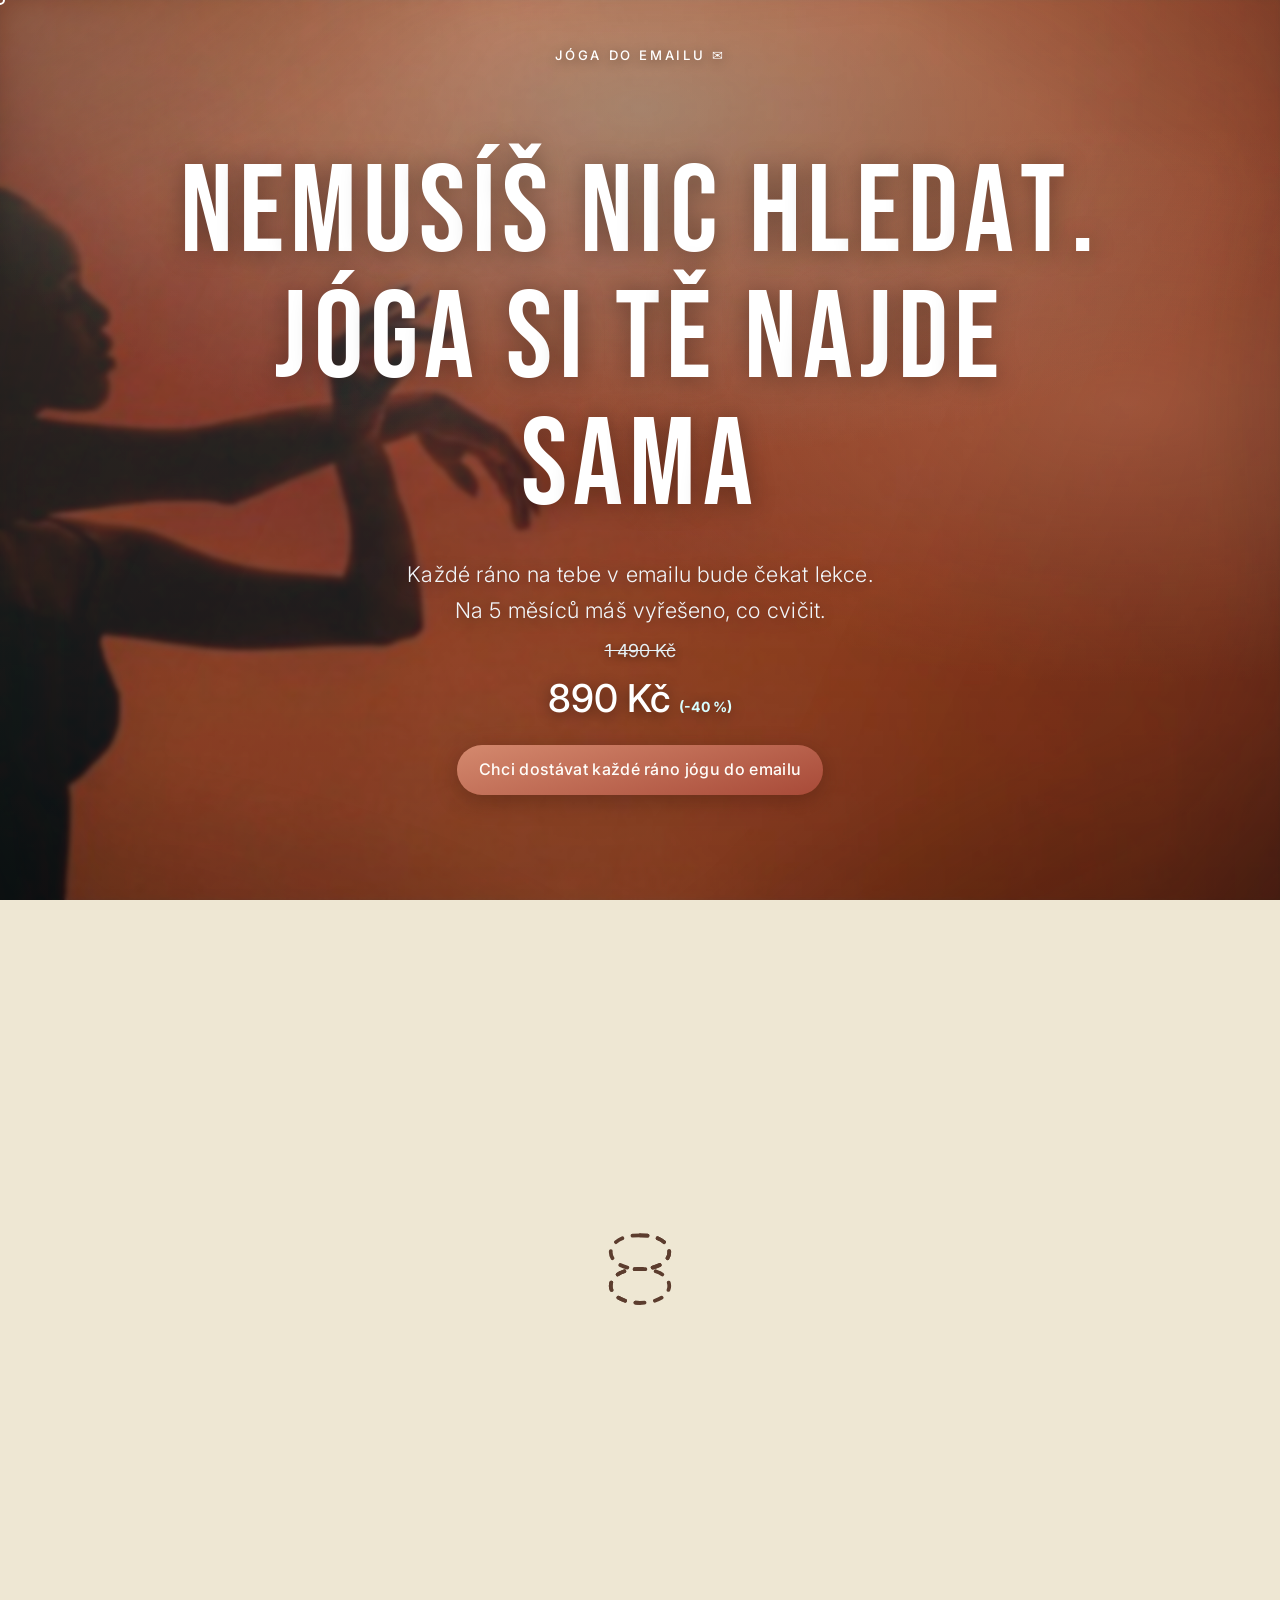
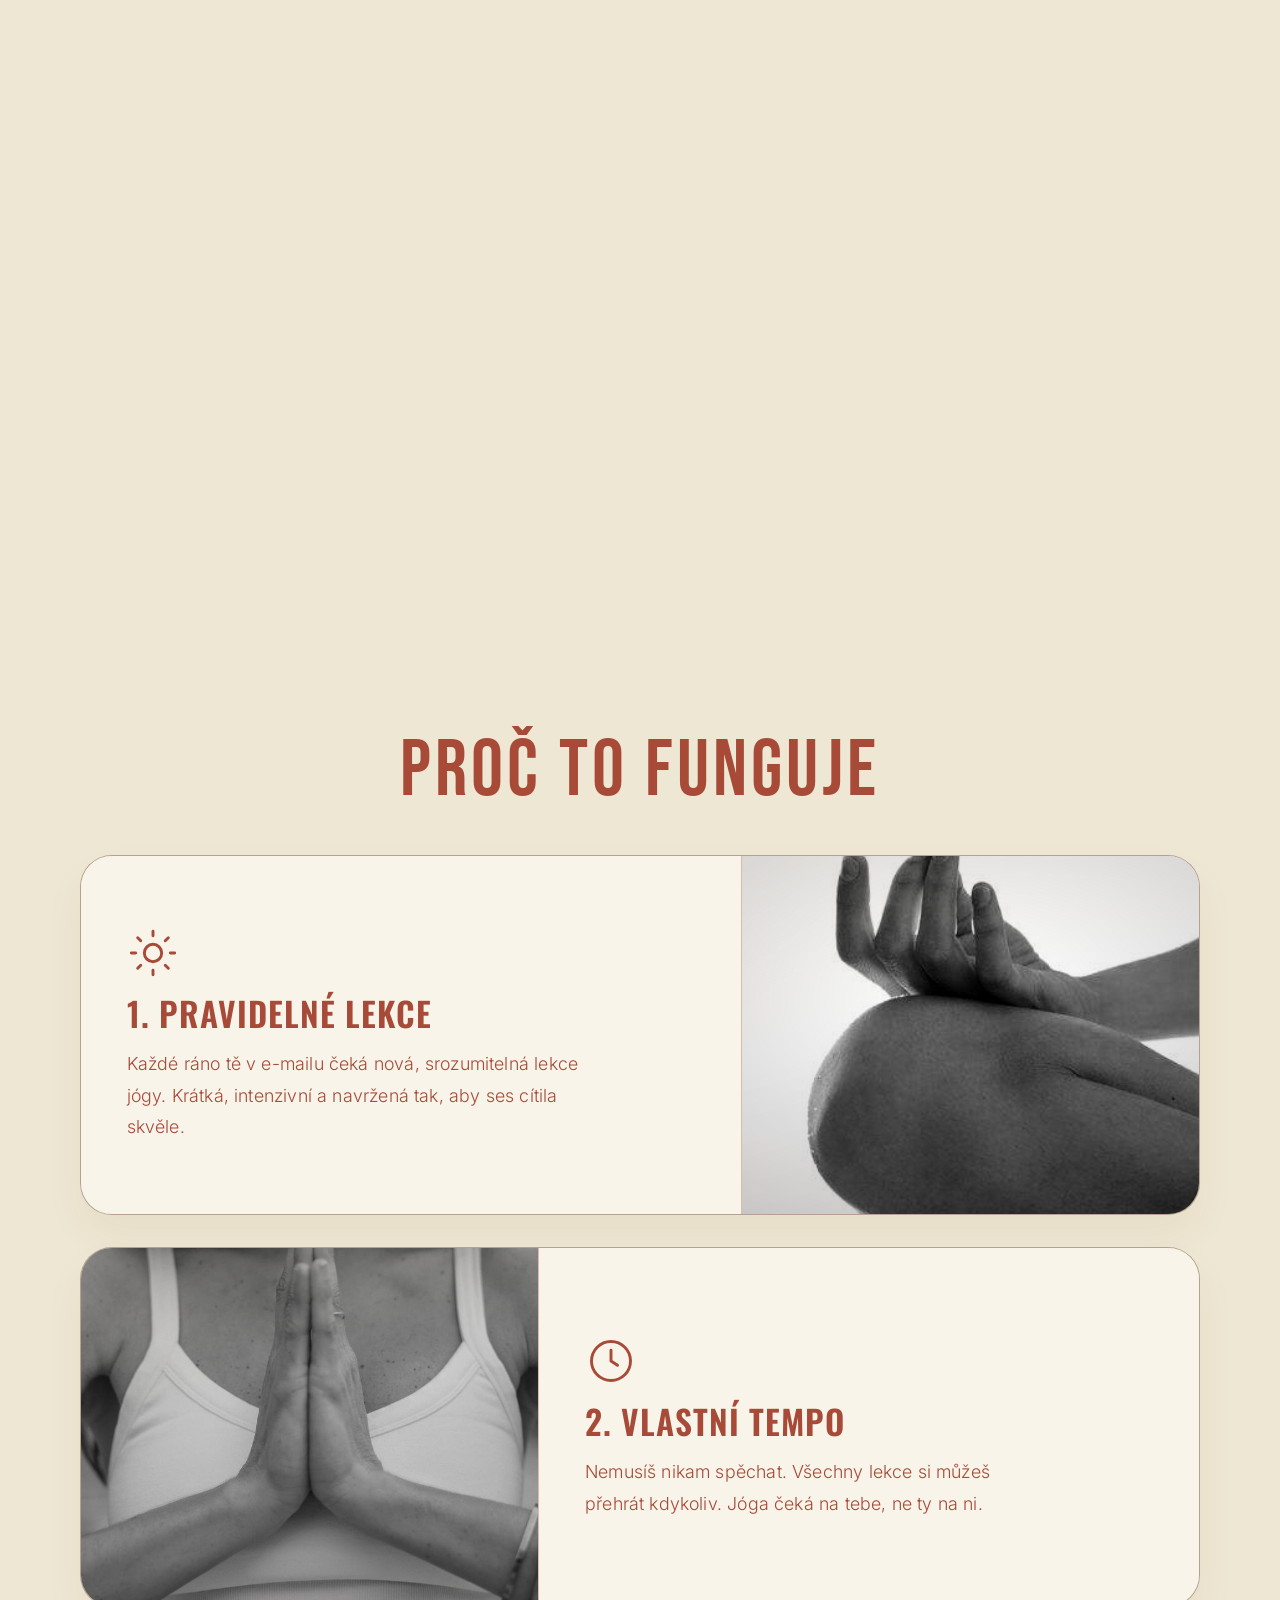
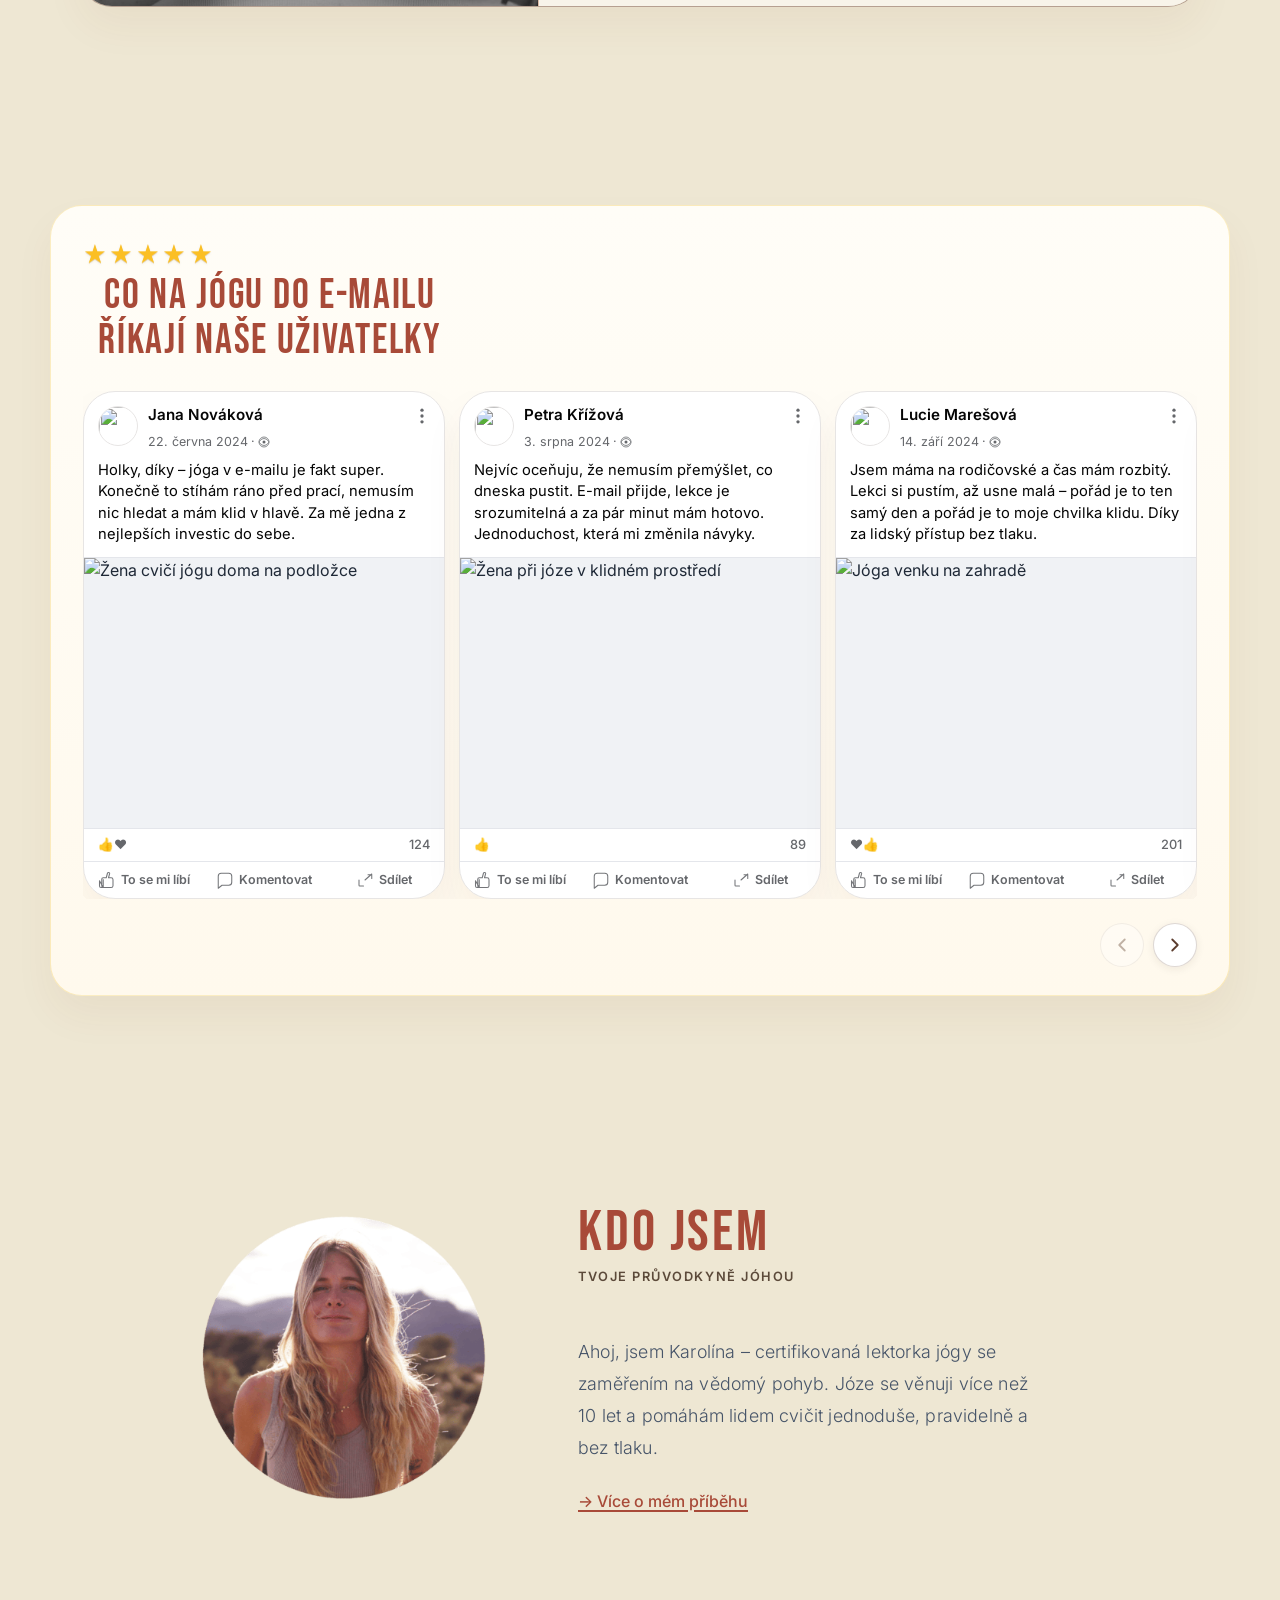
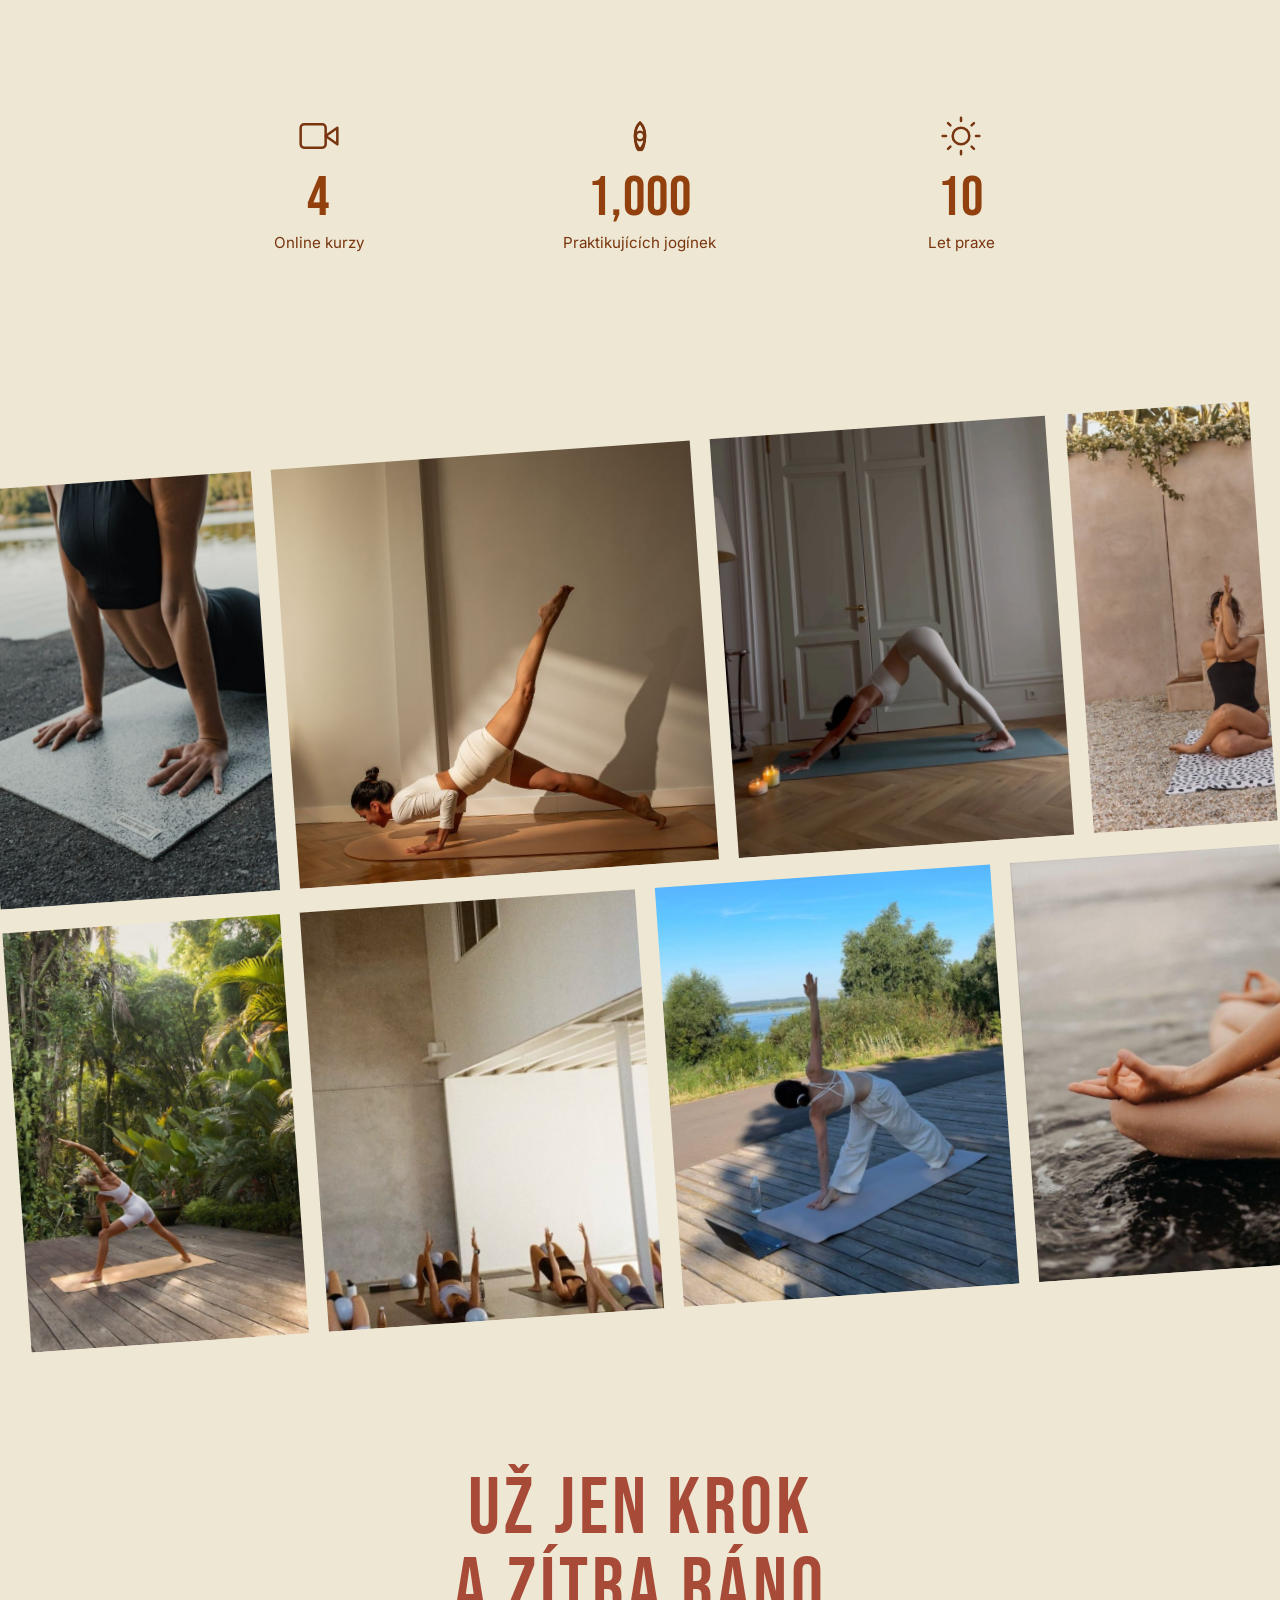
==== index.html @ 96487fc8 "Initial landing page Made-with: Cursor" ====
<!doctype html>
<html lang="cs">
  <head>
    <meta charset="UTF-8" />
    <meta name="viewport" content="width=device-width, initial-scale=1.0" />
    <title>Jóga do e-mailu | Každé ráno nová lekce</title>
    <meta
      name="description"
      content="Každé ráno nová lekce jógy přímo do e-mailu. Jednoduše, pravidelně a bez rozhodování."
    />
    <link rel="preconnect" href="https://fonts.googleapis.com" />
    <link rel="preconnect" href="https://fonts.gstatic.com" crossorigin />
    <link
      href="https://fonts.googleapis.com/css2?family=Bebas+Neue&family=Barlow+Condensed:wght@600&family=Inter:wght@300;400;500&family=Oswald:wght@500;600;700&display=swap"
      rel="stylesheet"
    />
    <link rel="stylesheet" href="styles.css?v=20260331-1" />
    <script>
      document.documentElement.classList.add("how-flow-js", "reveal-js");
    </script>
    <noscript>
      <style>
        html.how-flow-js .how-flow-card,
        html.reveal-js .reveal-section {
          opacity: 1 !important;
          transform: none !important;
        }
      </style>
    </noscript>
  </head>
  <body>
    <div class="custom-cursor" id="customCursor" aria-hidden="true">
      <span class="custom-cursor__circle"></span>
      <span class="custom-cursor__magnifier">
        <svg width="14" height="14" viewBox="0 0 24 24" fill="none" stroke="currentColor" stroke-width="2" stroke-linecap="round" stroke-linejoin="round">
          <circle cx="11" cy="11" r="8"/>
          <path d="m21 21-4.35-4.35"/>
        </svg>
      </span>
    </div>
    <main>
      <section class="dream-hero" id="objednat">
        <div class="hero-shadows" aria-hidden="true"></div>
        <div class="overlay"></div>
        <div class="brand brand--hero-top">JÓGA DO EMAILU <span aria-hidden="true">✉</span></div>
        <div class="container dream-content">
          <h1>
            <span class="h1-line">NEMUSÍŠ NIC HLEDAT.</span>
            <span class="h1-line">JÓGA SI TĚ NAJDE</span>
            <span class="h1-line">SAMA</span>
          </h1>

          <p class="subtitle">Každé ráno na tebe v emailu bude čekat lekce.</p>
          <p class="subtitle">Na 5 měsíců máš vyřešeno, co cvičit.</p>

          <div class="price-block">
            <p class="old-price">1 490 Kč</p>
            <p class="new-price">890 Kč <span class="discount">(-40 %)</span></p>
          </div>

          <a class="btn btn-primary btn-hero-cta premium-button" href="#"><span class="btn-hero-cta__text">Chci dostávat každé ráno jógu do emailu</span></a>
        </div>
      </section>

      <section class="section how-section reveal-section" id="howSection">
        <div class="container how-wrap">
          <div class="how-section__sticky">
            <p class="how-logo">Jóga do emailu</p>
            <div class="how-section__title-row">
              <div
                class="how-section__progress"
                id="howProgressTrack"
                role="progressbar"
                aria-valuemin="0"
                aria-valuemax="100"
                aria-valuenow="0"
                aria-labelledby="howHeading"
              >
                <div class="how-section__progress-fill" id="howProgressFill"></div>
              </div>
              <h2 id="howHeading">Jak to funguje</h2>
            </div>
          </div>
          <div class="how-flow" id="howFlow">
            <div class="how-flow-connector how-flow-connector--intro" aria-hidden="true">
              <svg viewBox="0 0 120 96" fill="none" xmlns="http://www.w3.org/2000/svg">
                <path
                  class="how-flow-connector__path"
                  d="M60 4 C60 28 60 52 60 92"
                />
              </svg>
            </div>
            <article class="how-flow-card" data-how-index="0">
              <div class="how-flow-card__inner">
                <div class="flow-icon flow-icon--how-0" aria-hidden="true">
                  <svg viewBox="0 0 24 24" fill="none" role="img">
                    <rect x="4.8" y="2.4" width="9.4" height="18.8" rx="2"></rect>
                    <path d="M8 5.2h3"></path>
                    <circle cx="9.5" cy="18.1" r="0.75"></circle>
                    <rect x="13.6" y="9.1" width="6.2" height="4.8" rx="0.9"></rect>
                    <path d="M13.9 9.5l2.8 2 2.8-2"></path>
                    <path d="M15 15.8l1.1 1.1 2-2"></path>
                  </svg>
                </div>
                <p>
                  Každé ráno máš v e-mailu novou lekci jógy. Krátkou, srozumitelnou a
                  tak akorát dlouhou, aby ses rozhýbala a cítila se líp.
                </p>
              </div>
            </article>
            <div class="how-flow-connector" data-how-connector="0" aria-hidden="true">
              <svg viewBox="0 0 120 96" fill="none" xmlns="http://www.w3.org/2000/svg">
                <path
                  class="how-flow-connector__path"
                  d="M60 3 C112 3 112 48 60 48 C8 48 8 93 60 93"
                />
              </svg>
            </div>
            <article class="how-flow-card" data-how-index="1">
              <div class="how-flow-card__inner">
                <div class="flow-icon flow-icon--how-1" aria-hidden="true">
                  <svg viewBox="0 0 24 24" fill="none" role="img">
                    <rect x="3.5" y="6.1" width="10.8" height="8.1" rx="1.2"></rect>
                    <path d="M4.1 6.7l4.8 3.5 4.8-3.5"></path>
                    <circle cx="17.6" cy="13.7" r="3.9"></circle>
                    <path d="M17.6 11.8v2.1l1.4 1"></path>
                  </svg>
                </div>
                <p>
                  První lekce ti přijde už zítra v 5:00 ráno. Můžeš si ji pustit hned,
                  nebo kdykoliv během dne - čeká na tebe.
                </p>
              </div>
            </article>
            <div class="how-flow-connector how-flow-connector--flip" data-how-connector="1" aria-hidden="true">
              <svg viewBox="0 0 120 96" fill="none" xmlns="http://www.w3.org/2000/svg">
                <path
                  class="how-flow-connector__path"
                  d="M60 3 C112 3 112 48 60 48 C8 48 8 93 60 93"
                />
              </svg>
            </div>
            <article class="how-flow-card" data-how-index="2">
              <div class="how-flow-card__inner">
                <div class="flow-icon flow-icon--how-2" aria-hidden="true">
                  <svg viewBox="0 0 24 24" fill="none" role="img">
                    <rect x="3.4" y="10.4" width="17.2" height="4.6" rx="2.2"></rect>
                    <circle cx="6.3" cy="12.7" r="0.9"></circle>
                    <path d="M8.6 12.7h9.8"></path>
                    <path d="M4.4 16.8h15.2"></path>
                  </svg>
                </div>
                <p>
                  Nepotřebuješ žádné pomůcky ani zkušenosti. Stačí kousek místa doma a
                  chuť se hýbat.
                </p>
              </div>
            </article>
            <div class="how-flow-connector" data-how-connector="2" aria-hidden="true">
              <svg viewBox="0 0 120 96" fill="none" xmlns="http://www.w3.org/2000/svg">
                <path
                  class="how-flow-connector__path"
                  d="M60 3 C112 3 112 48 60 48 C8 48 8 93 60 93"
                />
              </svg>
            </div>
            <article class="how-flow-card how-flow-card--final" data-how-index="3">
              <div class="how-flow-card__inner">
                <div class="flow-icon flow-icon--how-3" aria-hidden="true">
                  <svg viewBox="0 0 24 24" fill="none" role="img">
                    <rect x="3.5" y="5.2" width="17" height="13.5" rx="2"></rect>
                    <path d="M3.5 9.2h17"></path>
                    <path d="M8 3.8v2.6M16 3.8v2.6"></path>
                    <path d="M8 12.5h3.4"></path>
                  </svg>
                </div>
                <p>
                  Zaplatíš jednou 890 Kč a 5 měsíců budeš každé ráno dostávat svou
                  lekci jógy do e-mailu. To je 6 Kč na den za pravidelný pohyb a péči
                  o sebe.
                </p>
                <a class="btn btn-primary btn-flow-cta flow-cta" href="#objednat">Chci jógu do emailu</a>
                <p class="payment-logos" aria-label="Platební metody">
                  <span>VISA</span><span>Mastercard</span><span>Maestro</span>
                </p>
                <p class="how-rating" aria-label="Hodnocení 5 z 5">
                  <span class="how-rating__star" aria-hidden="true">★</span>
                  <span class="how-rating__star" aria-hidden="true">★</span>
                  <span class="how-rating__star" aria-hidden="true">★</span>
                  <span class="how-rating__star" aria-hidden="true">★</span>
                  <span class="how-rating__star" aria-hidden="true">★</span>
                </p>
              </div>
            </article>
          </div>
        </div>
      </section>

      <section class="section alt section--why reveal-section" aria-labelledby="why-heading">
        <div class="container why-steps-wrap">
          <h2 class="why-title" id="why-heading">Proč to funguje</h2>

          <div class="why-steps">
            <!-- Blok 1: text vlevo | fotka vpravo -->
            <article class="why-split">
              <div class="why-split__text">
                <div class="why-icon" aria-hidden="true">
                  <svg viewBox="0 0 24 24" fill="none" xmlns="http://www.w3.org/2000/svg">
                    <circle cx="12" cy="12" r="4" stroke="currentColor" stroke-width="1.35" />
                    <path
                      d="M12 2v2M12 20v2M4.93 4.93l1.42 1.42M17.65 17.65l1.42 1.42M2 12h2M20 12h2M4.93 19.07l1.42-1.42M17.65 6.35l1.42-1.42"
                      stroke="currentColor"
                      stroke-width="1.35"
                      stroke-linecap="round"
                    />
                  </svg>
                </div>
                <h3 class="why-split__heading">1. Pravidelné lekce</h3>
                <p class="why-split__body">
                  Každé ráno tě v e-mailu čeká nová, srozumitelná lekce jógy. Krátká,
                  intenzivní a navržená tak, aby ses cítila skvěle.
                </p>
              </div>
              <figure class="why-split__photo">
                <img
                  src="./assets/why-meditace-ruka-koleno.png"
                  alt="Detail meditace: ruka v mudře na koleni"
                  width="800"
                  height="600"
                  loading="lazy"
                  decoding="async"
                />
              </figure>
            </article>

            <!-- Blok 2: fotka vlevo | text vpravo -->
            <article class="why-split why-split--reverse">
              <figure class="why-split__photo">
                <img
                  src="./assets/why-anjali-mudra.png"
                  alt="Anjali mudra – dlaně u srdce při józe"
                  width="800"
                  height="600"
                  loading="lazy"
                  decoding="async"
                />
              </figure>
              <div class="why-split__text">
                <div class="why-icon" aria-hidden="true">
                  <svg viewBox="0 0 24 24" fill="none" xmlns="http://www.w3.org/2000/svg">
                    <circle cx="12" cy="12" r="9" stroke="currentColor" stroke-width="1.35" />
                    <path
                      d="M12 7v5l3 2"
                      stroke="currentColor"
                      stroke-width="1.35"
                      stroke-linecap="round"
                      stroke-linejoin="round"
                    />
                  </svg>
                </div>
                <h3 class="why-split__heading">2. Vlastní tempo</h3>
                <p class="why-split__body">
                  Nemusíš nikam spěchat. Všechny lekce si můžeš přehrát kdykoliv. Jóga
                  čeká na tebe, ne ty na ni.
                </p>
              </div>
            </article>
          </div>
        </div>
      </section>

      <section class="social-testimonials reveal-section" aria-labelledby="social-testimonials-heading">
        <div class="social-testimonials__outer">
          <div class="social-testimonials__panel">
            <header class="social-testimonials__head">
              <div class="social-testimonials__stars" aria-hidden="true">
                <span class="social-testimonials__star">★</span>
                <span class="social-testimonials__star">★</span>
                <span class="social-testimonials__star">★</span>
                <span class="social-testimonials__star">★</span>
                <span class="social-testimonials__star">★</span>
              </div>
              <h2 class="social-testimonials__title" id="social-testimonials-heading">
                Co na jógu do e-mailu říkají naše uživatelky
              </h2>
            </header>

            <div
              class="social-carousel"
              role="region"
              aria-roledescription="carousel"
              aria-label="Reference od uživatelek"
            >
              <div class="social-carousel__viewport" tabindex="0">
                <div class="social-carousel__track" id="socialCarouselTrack">
                  <!-- Post 1 -->
                  <article class="social-post">
                    <header class="social-post__header">
                      <img
                        class="social-post__avatar"
                        src="https://i.pravatar.cc/128?img=45"
                        alt=""
                        width="40"
                        height="40"
                        loading="lazy"
                        decoding="async"
                      />
                      <div class="social-post__head-text">
                        <div class="social-post__name-row">
                          <span class="social-post__name">Jana Nováková</span>
                          <button type="button" class="social-post__more" aria-label="Více možností">
                            <svg width="20" height="20" viewBox="0 0 24 24" fill="currentColor" aria-hidden="true">
                              <circle cx="12" cy="5" r="2" />
                              <circle cx="12" cy="12" r="2" />
                              <circle cx="12" cy="19" r="2" />
                            </svg>
                          </button>
                        </div>
                        <div class="social-post__meta">
                          <time datetime="2024-06-22">22. června 2024</time>
                          <span class="social-post__dot" aria-hidden="true">·</span>
                          <span class="social-post__visibility" title="Veřejné">
                            <svg width="12" height="12" viewBox="0 0 24 24" fill="none" aria-hidden="true">
                              <circle cx="12" cy="12" r="10" stroke="currentColor" stroke-width="1.5" />
                              <path
                                d="M2 12s4-7 10-7 10 7 10 7-4 7-10 7S2 12 2 12Z"
                                stroke="currentColor"
                                stroke-width="1.5"
                              />
                              <circle cx="12" cy="12" r="3" fill="currentColor" />
                            </svg>
                          </span>
                        </div>
                      </div>
                    </header>
                    <p class="social-post__text">
                      Holky, díky – jóga v e-mailu je fakt super. Konečně to stíhám ráno před prací, nemusím nic
                      hledat a mám klid v hlavě. Za mě jedna z nejlepších investic do sebe.
                    </p>
                    <div class="social-post__media">
                      <img
                        src="https://images.unsplash.com/photo-1544367567-0f2fcb009e0b?w=900&q=80&auto=format&fit=crop"
                        alt="Žena cvičí jógu doma na podložce"
                        width="900"
                        height="600"
                        loading="lazy"
                        decoding="async"
                      />
                    </div>
                    <footer class="social-post__footer">
                      <div class="social-post__reactions">
                        <span class="social-post__reaction-emoji" aria-hidden="true">👍❤️</span>
                        <span class="social-post__likes">124</span>
                      </div>
                      <div class="social-post__actions">
                        <button type="button" class="social-post__action">
                          <svg class="social-post__action-icon" width="18" height="18" viewBox="0 0 24 24" fill="none" aria-hidden="true">
                            <path
                              d="M7 22V11M2 13V20C2 21.1 2.9 22 4 22H17.5C18.9 22 20 20.9 20 19.5V11.5C20 10.1 18.9 9 17.5 9H14L15.5 3.5C15.6 2.8 15.1 2.2 14.4 2.1L14 2C13.4 2 12.8 2.4 12.6 3L11 9H7C5.9 9 5 9.9 5 11V20C5 21.1 5.9 22 7 22Z"
                              stroke="currentColor"
                              stroke-width="1.4"
                              stroke-linejoin="round"
                            />
                          </svg>
                          To se mi líbí
                        </button>
                        <button type="button" class="social-post__action">
                          <svg class="social-post__action-icon" width="18" height="18" viewBox="0 0 24 24" fill="none" aria-hidden="true">
                            <path
                              d="M21 15a4 4 0 0 1-4 4H8l-5 4V7a4 4 0 0 1 4-4h10a4 4 0 0 1 4 4v8Z"
                              stroke="currentColor"
                              stroke-width="1.4"
                              stroke-linejoin="round"
                            />
                          </svg>
                          Komentovat
                        </button>
                        <button type="button" class="social-post__action">
                          <svg class="social-post__action-icon" width="18" height="18" viewBox="0 0 24 24" fill="none" aria-hidden="true">
                            <path d="M4 12v7a1 1 0 0 0 1 1h5M16 5h5v5M21 4 12 12" stroke="currentColor" stroke-width="1.4" stroke-linecap="round" />
                          </svg>
                          Sdílet
                        </button>
                      </div>
                    </footer>
                  </article>

                  <!-- Post 2 -->
                  <article class="social-post">
                    <header class="social-post__header">
                      <img
                        class="social-post__avatar"
                        src="https://i.pravatar.cc/128?img=32"
                        alt=""
                        width="40"
                        height="40"
                        loading="lazy"
                        decoding="async"
                      />
                      <div class="social-post__head-text">
                        <div class="social-post__name-row">
                          <span class="social-post__name">Petra Křížová</span>
                          <button type="button" class="social-post__more" aria-label="Více možností">
                            <svg width="20" height="20" viewBox="0 0 24 24" fill="currentColor" aria-hidden="true">
                              <circle cx="12" cy="5" r="2" />
                              <circle cx="12" cy="12" r="2" />
                              <circle cx="12" cy="19" r="2" />
                            </svg>
                          </button>
                        </div>
                        <div class="social-post__meta">
                          <time datetime="2024-08-03">3. srpna 2024</time>
                          <span class="social-post__dot" aria-hidden="true">·</span>
                          <span class="social-post__visibility" title="Veřejné">
                            <svg width="12" height="12" viewBox="0 0 24 24" fill="none" aria-hidden="true">
                              <circle cx="12" cy="12" r="10" stroke="currentColor" stroke-width="1.5" />
                              <path
                                d="M2 12s4-7 10-7 10 7 10 7-4 7-10 7S2 12 2 12Z"
                                stroke="currentColor"
                                stroke-width="1.5"
                              />
                              <circle cx="12" cy="12" r="3" fill="currentColor" />
                            </svg>
                          </span>
                        </div>
                      </div>
                    </header>
                    <p class="social-post__text">
                      Nejvíc oceňuju, že nemusím přemýšlet, co dneska pustit. E-mail přijde, lekce je srozumitelná a
                      za pár minut mám hotovo. Jednoduchost, která mi změnila návyky.
                    </p>
                    <div class="social-post__media">
                      <img
                        src="https://images.unsplash.com/photo-1545205597-3d9d02c29597?w=900&q=80&auto=format&fit=crop"
                        alt="Žena při józe v klidném prostředí"
                        width="900"
                        height="600"
                        loading="lazy"
                        decoding="async"
                      />
                    </div>
                    <footer class="social-post__footer">
                      <div class="social-post__reactions">
                        <span class="social-post__reaction-emoji" aria-hidden="true">👍</span>
                        <span class="social-post__likes">89</span>
                      </div>
                      <div class="social-post__actions">
                        <button type="button" class="social-post__action">
                          <svg class="social-post__action-icon" width="18" height="18" viewBox="0 0 24 24" fill="none" aria-hidden="true">
                            <path
                              d="M7 22V11M2 13V20C2 21.1 2.9 22 4 22H17.5C18.9 22 20 20.9 20 19.5V11.5C20 10.1 18.9 9 17.5 9H14L15.5 3.5C15.6 2.8 15.1 2.2 14.4 2.1L14 2C13.4 2 12.8 2.4 12.6 3L11 9H7C5.9 9 5 9.9 5 11V20C5 21.1 5.9 22 7 22Z"
                              stroke="currentColor"
                              stroke-width="1.4"
                              stroke-linejoin="round"
                            />
                          </svg>
                          To se mi líbí
                        </button>
                        <button type="button" class="social-post__action">
                          <svg class="social-post__action-icon" width="18" height="18" viewBox="0 0 24 24" fill="none" aria-hidden="true">
                            <path
                              d="M21 15a4 4 0 0 1-4 4H8l-5 4V7a4 4 0 0 1 4-4h10a4 4 0 0 1 4 4v8Z"
                              stroke="currentColor"
                              stroke-width="1.4"
                              stroke-linejoin="round"
                            />
                          </svg>
                          Komentovat
                        </button>
                        <button type="button" class="social-post__action">
                          <svg class="social-post__action-icon" width="18" height="18" viewBox="0 0 24 24" fill="none" aria-hidden="true">
                            <path d="M4 12v7a1 1 0 0 0 1 1h5M16 5h5v5M21 4 12 12" stroke="currentColor" stroke-width="1.4" stroke-linecap="round" />
                          </svg>
                          Sdílet
                        </button>
                      </div>
                    </footer>
                  </article>

                  <!-- Post 3 -->
                  <article class="social-post">
                    <header class="social-post__header">
                      <img
                        class="social-post__avatar"
                        src="https://i.pravatar.cc/128?img=47"
                        alt=""
                        width="40"
                        height="40"
                        loading="lazy"
                        decoding="async"
                      />
                      <div class="social-post__head-text">
                        <div class="social-post__name-row">
                          <span class="social-post__name">Lucie Marešová</span>
                          <button type="button" class="social-post__more" aria-label="Více možností">
                            <svg width="20" height="20" viewBox="0 0 24 24" fill="currentColor" aria-hidden="true">
                              <circle cx="12" cy="5" r="2" />
                              <circle cx="12" cy="12" r="2" />
                              <circle cx="12" cy="19" r="2" />
                            </svg>
                          </button>
                        </div>
                        <div class="social-post__meta">
                          <time datetime="2024-09-14">14. září 2024</time>
                          <span class="social-post__dot" aria-hidden="true">·</span>
                          <span class="social-post__visibility" title="Veřejné">
                            <svg width="12" height="12" viewBox="0 0 24 24" fill="none" aria-hidden="true">
                              <circle cx="12" cy="12" r="10" stroke="currentColor" stroke-width="1.5" />
                              <path
                                d="M2 12s4-7 10-7 10 7 10 7-4 7-10 7S2 12 2 12Z"
                                stroke="currentColor"
                                stroke-width="1.5"
                              />
                              <circle cx="12" cy="12" r="3" fill="currentColor" />
                            </svg>
                          </span>
                        </div>
                      </div>
                    </header>
                    <p class="social-post__text">
                      Jsem máma na rodičovské a čas mám rozbitý. Lekci si pustím, až usne malá – pořád je to ten
                      samý den a pořád je to moje chvilka klidu. Díky za lidský přístup bez tlaku.
                    </p>
                    <div class="social-post__media">
                      <img
                        src="https://images.unsplash.com/photo-1599901860904-17e6ed7083a0?w=900&q=80&auto=format&fit=crop"
                        alt="Jóga venku na zahradě"
                        width="900"
                        height="600"
                        loading="lazy"
                        decoding="async"
                      />
                    </div>
                    <footer class="social-post__footer">
                      <div class="social-post__reactions">
                        <span class="social-post__reaction-emoji" aria-hidden="true">❤️👍</span>
                        <span class="social-post__likes">201</span>
                      </div>
                      <div class="social-post__actions">
                        <button type="button" class="social-post__action">
                          <svg class="social-post__action-icon" width="18" height="18" viewBox="0 0 24 24" fill="none" aria-hidden="true">
                            <path
                              d="M7 22V11M2 13V20C2 21.1 2.9 22 4 22H17.5C18.9 22 20 20.9 20 19.5V11.5C20 10.1 18.9 9 17.5 9H14L15.5 3.5C15.6 2.8 15.1 2.2 14.4 2.1L14 2C13.4 2 12.8 2.4 12.6 3L11 9H7C5.9 9 5 9.9 5 11V20C5 21.1 5.9 22 7 22Z"
                              stroke="currentColor"
                              stroke-width="1.4"
                              stroke-linejoin="round"
                            />
                          </svg>
                          To se mi líbí
                        </button>
                        <button type="button" class="social-post__action">
                          <svg class="social-post__action-icon" width="18" height="18" viewBox="0 0 24 24" fill="none" aria-hidden="true">
                            <path
                              d="M21 15a4 4 0 0 1-4 4H8l-5 4V7a4 4 0 0 1 4-4h10a4 4 0 0 1 4 4v8Z"
                              stroke="currentColor"
                              stroke-width="1.4"
                              stroke-linejoin="round"
                            />
                          </svg>
                          Komentovat
                        </button>
                        <button type="button" class="social-post__action">
                          <svg class="social-post__action-icon" width="18" height="18" viewBox="0 0 24 24" fill="none" aria-hidden="true">
                            <path d="M4 12v7a1 1 0 0 0 1 1h5M16 5h5v5M21 4 12 12" stroke="currentColor" stroke-width="1.4" stroke-linecap="round" />
                          </svg>
                          Sdílet
                        </button>
                      </div>
                    </footer>
                  </article>

                  <!-- Post 4 -->
                  <article class="social-post">
                    <header class="social-post__header">
                      <img
                        class="social-post__avatar"
                        src="https://i.pravatar.cc/128?img=44"
                        alt=""
                        width="40"
                        height="40"
                        loading="lazy"
                        decoding="async"
                      />
                      <div class="social-post__head-text">
                        <div class="social-post__name-row">
                          <span class="social-post__name">Eva Horáková</span>
                          <button type="button" class="social-post__more" aria-label="Více možností">
                            <svg width="20" height="20" viewBox="0 0 24 24" fill="currentColor" aria-hidden="true">
                              <circle cx="12" cy="5" r="2" />
                              <circle cx="12" cy="12" r="2" />
                              <circle cx="12" cy="19" r="2" />
                            </svg>
                          </button>
                        </div>
                        <div class="social-post__meta">
                          <time datetime="2024-11-02">2. listopadu 2024</time>
                          <span class="social-post__dot" aria-hidden="true">·</span>
                          <span class="social-post__visibility" title="Veřejné">
                            <svg width="12" height="12" viewBox="0 0 24 24" fill="none" aria-hidden="true">
                              <circle cx="12" cy="12" r="10" stroke="currentColor" stroke-width="1.5" />
                              <path
                                d="M2 12s4-7 10-7 10 7 10 7-4 7-10 7S2 12 2 12Z"
                                stroke="currentColor"
                                stroke-width="1.5"
                              />
                              <circle cx="12" cy="12" r="3" fill="currentColor" />
                            </svg>
                          </span>
                        </div>
                      </div>
                    </header>
                    <p class="social-post__text">
                      Krátké lekce akorát do rozvrhu – nestíhám hodiny ve studiu, ale tohle držím skoro každý den.
                      Cítím se líp v těle a mám radost, že to není další věc na seznamu úkolů.
                    </p>
                    <div class="social-post__media">
                      <img
                        src="https://images.unsplash.com/photo-1490645935967-10de6ba17561?w=900&q=80&auto=format&fit=crop"
                        alt="Snídaně po cvičení"
                        width="900"
                        height="600"
                        loading="lazy"
                        decoding="async"
                      />
                    </div>
                    <footer class="social-post__footer">
                      <div class="social-post__reactions">
                        <span class="social-post__reaction-emoji" aria-hidden="true">👍❤️</span>
                        <span class="social-post__likes">56</span>
                      </div>
                      <div class="social-post__actions">
                        <button type="button" class="social-post__action">
                          <svg class="social-post__action-icon" width="18" height="18" viewBox="0 0 24 24" fill="none" aria-hidden="true">
                            <path
                              d="M7 22V11M2 13V20C2 21.1 2.9 22 4 22H17.5C18.9 22 20 20.9 20 19.5V11.5C20 10.1 18.9 9 17.5 9H14L15.5 3.5C15.6 2.8 15.1 2.2 14.4 2.1L14 2C13.4 2 12.8 2.4 12.6 3L11 9H7C5.9 9 5 9.9 5 11V20C5 21.1 5.9 22 7 22Z"
                              stroke="currentColor"
                              stroke-width="1.4"
                              stroke-linejoin="round"
                            />
                          </svg>
                          To se mi líbí
                        </button>
                        <button type="button" class="social-post__action">
                          <svg class="social-post__action-icon" width="18" height="18" viewBox="0 0 24 24" fill="none" aria-hidden="true">
                            <path
                              d="M21 15a4 4 0 0 1-4 4H8l-5 4V7a4 4 0 0 1 4-4h10a4 4 0 0 1 4 4v8Z"
                              stroke="currentColor"
                              stroke-width="1.4"
                              stroke-linejoin="round"
                            />
                          </svg>
                          Komentovat
                        </button>
                        <button type="button" class="social-post__action">
                          <svg class="social-post__action-icon" width="18" height="18" viewBox="0 0 24 24" fill="none" aria-hidden="true">
                            <path d="M4 12v7a1 1 0 0 0 1 1h5M16 5h5v5M21 4 12 12" stroke="currentColor" stroke-width="1.4" stroke-linecap="round" />
                          </svg>
                          Sdílet
                        </button>
                      </div>
                    </footer>
                  </article>
                </div>
              </div>

              <div class="social-carousel__bar">
                <div class="social-carousel__bar-spacer" aria-hidden="true"></div>
                <div class="social-carousel__nav" role="group" aria-label="Posun reference">
                  <button
                    type="button"
                    class="social-carousel__btn social-carousel__btn--prev"
                    id="socialCarouselPrev"
                    aria-label="Předchozí reference"
                  >
                    <svg width="22" height="22" viewBox="0 0 24 24" fill="none" aria-hidden="true">
                      <path d="M15 6l-6 6 6 6" stroke="currentColor" stroke-width="2" stroke-linecap="round" stroke-linejoin="round" />
                    </svg>
                  </button>
                  <button
                    type="button"
                    class="social-carousel__btn social-carousel__btn--next"
                    id="socialCarouselNext"
                    aria-label="Další reference"
                  >
                    <svg width="22" height="22" viewBox="0 0 24 24" fill="none" aria-hidden="true">
                      <path d="M9 6l6 6-6 6" stroke="currentColor" stroke-width="2" stroke-linecap="round" stroke-linejoin="round" />
                    </svg>
                  </button>
                </div>
              </div>
            </div>
          </div>
        </div>
      </section>

      <section class="section reveal-section">
        <div class="container">
          <article class="about-card">
            <div class="about-card__portrait-wrap">
              <div class="about-card__portrait-inner">
                <img
                  class="about-card__portrait"
                  src="./assets/karolina-portrait.png"
                  alt="Karolína – lektorka jógy"
                  width="320"
                  height="570"
                  loading="lazy"
                  decoding="async"
                />
              </div>
            </div>
            <div class="about-card__header">
              <h2 class="about-card__title">Kdo jsem</h2>
              <p class="about-card__subtitle">Tvoje průvodkyně jóhou</p>
            </div>
            <div class="about-card__body">
              <p class="about-card__text">
                Ahoj, jsem Karolína – certifikovaná lektorka jógy se zaměřením
                na vědomý pohyb. Józe se věnuji více než 10 let a pomáhám lidem
                cvičit jednoduše, pravidelně a bez tlaku.
              </p>
              <a class="about-card__link" href="#objednat">→ Více o mém příběhu</a>
            </div>
          </article>
        </div>
      </section>

      <section class="stats-bar reveal-section" aria-label="Statistiky">
        <div class="stats-bar__inner">
          <div class="stats-block">
            <span class="stats-block__icon" aria-hidden="true">
              <svg viewBox="0 0 24 24" fill="none" stroke="currentColor" stroke-width="1.5" stroke-linecap="round" stroke-linejoin="round">
                <path d="M23 7l-7 5 7 5V7z"/>
                <rect x="1" y="5" width="15" height="14" rx="2" ry="2"/>
              </svg>
            </span>
            <span class="stats-block__number" data-count="4">0</span>
            <span class="stats-block__label">Online kurzy</span>
          </div>
          <div class="stats-block">
            <span class="stats-block__icon" aria-hidden="true">
              <svg viewBox="0 0 24 24" fill="none" stroke="currentColor" stroke-width="1.5" stroke-linecap="round" stroke-linejoin="round">
                <path d="M12 4c-2 2-3 5-3 8s1 6 3 8 3-5 3-8-1-6-3-8z"/>
                <path d="M12 4c2 2 3 5 3 8s-1 6-3 8-3-5-3-8 1-6 3-8z"/>
                <circle cx="12" cy="12" r="2.5"/>
              </svg>
            </span>
            <span class="stats-block__number" data-count="1000">0</span>
            <span class="stats-block__label">Praktikujících jogínek</span>
          </div>
          <div class="stats-block">
            <span class="stats-block__icon" aria-hidden="true">
              <svg viewBox="0 0 24 24" fill="none" stroke="currentColor" stroke-width="1.5" stroke-linecap="round" stroke-linejoin="round">
                <circle cx="12" cy="12" r="5"/>
                <path d="M12 1v2M12 21v2M4.22 4.22l1.42 1.42M18.36 18.36l1.42 1.42M1 12h2M21 12h2M4.22 19.78l1.42-1.42M18.36 5.64l1.42-1.42"/>
              </svg>
            </span>
            <span class="stats-block__number" data-count="10">0</span>
            <span class="stats-block__label">Let praxe</span>
          </div>
        </div>
      </section>

      <section class="gallery-motion reveal-section" aria-label="Galerie v pohybu">
        <div class="gallery-motion__tilt">
          <div class="gallery-motion__row gallery-motion__row--left">
            <div class="gallery-motion__track">
              <img src="./assets/gallery-1.png" alt="" width="350" height="420" loading="lazy" decoding="async" />
              <img src="./assets/gallery-2.png" alt="" width="350" height="420" loading="lazy" decoding="async" />
              <img src="./assets/gallery-3.png" alt="" width="350" height="420" loading="lazy" decoding="async" />
              <img src="./assets/gallery-4.png" alt="" width="350" height="420" loading="lazy" decoding="async" />
              <img src="./assets/gallery-5.png" alt="" width="350" height="420" loading="lazy" decoding="async" />
              <img src="./assets/gallery-6.png" alt="" width="350" height="420" loading="lazy" decoding="async" />
              <img src="./assets/gallery-1.png" alt="" width="350" height="420" loading="lazy" decoding="async" />
              <img src="./assets/gallery-2.png" alt="" width="350" height="420" loading="lazy" decoding="async" />
              <img src="./assets/gallery-3.png" alt="" width="350" height="420" loading="lazy" decoding="async" />
              <img src="./assets/gallery-4.png" alt="" width="350" height="420" loading="lazy" decoding="async" />
              <img src="./assets/gallery-5.png" alt="" width="350" height="420" loading="lazy" decoding="async" />
              <img src="./assets/gallery-6.png" alt="" width="350" height="420" loading="lazy" decoding="async" />
              <img src="./assets/gallery-1.png" alt="" width="350" height="420" loading="lazy" decoding="async" />
              <img src="./assets/gallery-2.png" alt="" width="350" height="420" loading="lazy" decoding="async" />
              <img src="./assets/gallery-3.png" alt="" width="350" height="420" loading="lazy" decoding="async" />
              <img src="./assets/gallery-4.png" alt="" width="350" height="420" loading="lazy" decoding="async" />
              <img src="./assets/gallery-5.png" alt="" width="350" height="420" loading="lazy" decoding="async" />
              <img src="./assets/gallery-6.png" alt="" width="350" height="420" loading="lazy" decoding="async" />
            </div>
          </div>
          <div class="gallery-motion__row gallery-motion__row--right">
            <div class="gallery-motion__track">
              <img src="./assets/gallery-7.png" alt="" width="350" height="420" loading="lazy" decoding="async" />
              <img src="./assets/gallery-8.png" alt="" width="350" height="420" loading="lazy" decoding="async" />
              <img src="./assets/gallery-9.png" alt="" width="350" height="420" loading="lazy" decoding="async" />
              <img src="./assets/gallery-10.png" alt="" width="350" height="420" loading="lazy" decoding="async" />
              <img src="./assets/gallery-11.png" alt="" width="350" height="420" loading="lazy" decoding="async" />
              <img src="./assets/gallery-12.png" alt="" width="350" height="420" loading="lazy" decoding="async" />
              <img src="./assets/gallery-7.png" alt="" width="350" height="420" loading="lazy" decoding="async" />
              <img src="./assets/gallery-8.png" alt="" width="350" height="420" loading="lazy" decoding="async" />
              <img src="./assets/gallery-9.png" alt="" width="350" height="420" loading="lazy" decoding="async" />
              <img src="./assets/gallery-10.png" alt="" width="350" height="420" loading="lazy" decoding="async" />
              <img src="./assets/gallery-11.png" alt="" width="350" height="420" loading="lazy" decoding="async" />
              <img src="./assets/gallery-12.png" alt="" width="350" height="420" loading="lazy" decoding="async" />
              <img src="./assets/gallery-7.png" alt="" width="350" height="420" loading="lazy" decoding="async" />
              <img src="./assets/gallery-8.png" alt="" width="350" height="420" loading="lazy" decoding="async" />
              <img src="./assets/gallery-9.png" alt="" width="350" height="420" loading="lazy" decoding="async" />
              <img src="./assets/gallery-10.png" alt="" width="350" height="420" loading="lazy" decoding="async" />
              <img src="./assets/gallery-11.png" alt="" width="350" height="420" loading="lazy" decoding="async" />
              <img src="./assets/gallery-12.png" alt="" width="350" height="420" loading="lazy" decoding="async" />
            </div>
          </div>
        </div>
      </section>

      <!-- Registrační sekce -->
      <section class="signup-section reveal-section" aria-labelledby="signup-heading">
        <div class="signup-section__inner">
          <header class="signup-header">
            <h2 class="signup-title" id="signup-heading">Už jen krok<br />a zítra ráno máš první lekci</h2>
            <p class="signup-subtitle">Stačí mi sem hodit tvůj e-mail a já ti osobně napíšu hned, jak vypustím novou lekci.</p>
          </header>

          <form class="signup-form" action="#" method="post" novalidate>
            <input
              type="text"
              name="name"
              id="signup-name"
              class="signup-input"
              placeholder="Tvé jméno a příjmení"
              required
              autocomplete="name"
            />
            <input
              type="email"
              name="email"
              id="signup-email"
              class="signup-input"
              placeholder="Tvůj e-mail"
              required
              autocomplete="email"
            />
            <input
              type="tel"
              name="phone"
              id="signup-phone"
              class="signup-input"
              placeholder="Tvé telefonní číslo"
              autocomplete="tel"
            />

            <div class="signup-price">
              <p class="signup-price__main">890 Kč za 5 měsíců jógy</p>
              <p class="signup-price__old">1 490 Kč</p>
              <p class="signup-price__note">≈ 6 Kč denně • Bez předplatného • Bez závazků</p>
            </div>

            <button type="submit" class="btn btn-primary signup-cta premium-button">
              <span class="btn-hero-cta__text">POKRAČOVAT K PLATBĚ</span>
            </button>

            <p class="signup-legal">
              Odesláním souhlasíš s <a href="#">ochranou osobních údajů</a> a zpracováním tvých údajů.
            </p>

            <div class="signup-lottie" aria-hidden="true">
              <lottie-player
                src="./assets/woman-yoga.json"
                background="transparent"
                speed="1"
                loop
                autoplay
              ></lottie-player>
            </div>
          </form>
        </div>
      </section>

      <section class="faq-section reveal-section" aria-labelledby="faq-heading">
        <div class="faq-wrap">
          <h2 class="faq-title" id="faq-heading">ČASTO SE PTÁTE</h2>
          <div class="faq-list" role="list">
          <div class="faq-item" role="listitem">
            <button type="button" class="faq-question" aria-expanded="false" aria-controls="faq-answer-1" id="faq-question-1" data-faq-toggle>
              <span class="faq-question__text">Jaké lekce dostanu?</span>
              <span class="faq-icon" aria-hidden="true">
                <svg width="20" height="20" viewBox="0 0 24 24" fill="none" stroke="currentColor" stroke-width="2" stroke-linecap="round" stroke-linejoin="round"><path d="M12 5v14M5 12h14"/></svg>
              </span>
            </button>
            <div class="faq-answer" id="faq-answer-1" role="region" aria-labelledby="faq-question-1" aria-hidden="true">
              <p>Čeká na tebe vinyasa, hatha, jin jóga, dechové techniky a jemné fyziocvičení.</p>
            </div>
          </div>
          <div class="faq-item" role="listitem">
            <button type="button" class="faq-question" aria-expanded="false" aria-controls="faq-answer-2" id="faq-question-2" data-faq-toggle>
              <span class="faq-question__text">Kdy lekce chodí?</span>
              <span class="faq-icon" aria-hidden="true">
                <svg width="20" height="20" viewBox="0 0 24 24" fill="none" stroke="currentColor" stroke-width="2" stroke-linecap="round" stroke-linejoin="round"><path d="M12 5v14M5 12h14"/></svg>
              </span>
            </button>
            <div class="faq-answer" id="faq-answer-2" role="region" aria-labelledby="faq-question-2" aria-hidden="true">
              <p>Lekci dostaneš každý den v 5:00 ráno.</p>
            </div>
          </div>
          <div class="faq-item" role="listitem">
            <button type="button" class="faq-question" aria-expanded="false" aria-controls="faq-answer-3" id="faq-question-3" data-faq-toggle>
              <span class="faq-question__text">Co když nejsem ranní ptáče?</span>
              <span class="faq-icon" aria-hidden="true">
                <svg width="20" height="20" viewBox="0 0 24 24" fill="none" stroke="currentColor" stroke-width="2" stroke-linecap="round" stroke-linejoin="round"><path d="M12 5v14M5 12h14"/></svg>
              </span>
            </button>
            <div class="faq-answer" id="faq-answer-3" role="region" aria-labelledby="faq-question-3" aria-hidden="true">
              <p>Nevadí! Lekce si klidně pusť, až budeš mít čas.</p>
            </div>
          </div>
          <div class="faq-item" role="listitem">
            <button type="button" class="faq-question" aria-expanded="false" aria-controls="faq-answer-4" id="faq-question-4" data-faq-toggle>
              <span class="faq-question__text">Jak dlouho budu mít k lekcím přístup?</span>
              <span class="faq-icon" aria-hidden="true">
                <svg width="20" height="20" viewBox="0 0 24 24" fill="none" stroke="currentColor" stroke-width="2" stroke-linecap="round" stroke-linejoin="round"><path d="M12 5v14M5 12h14"/></svg>
              </span>
            </button>
            <div class="faq-answer" id="faq-answer-4" role="region" aria-labelledby="faq-question-4" aria-hidden="true">
              <p>K Lekcím máš přístup navždy. V emailu i ve videoknihovně.</p>
            </div>
          </div>
        </div>
        </div>
      </section>
    </main>
    <script src="https://unpkg.com/@lottiefiles/lottie-player@latest/dist/lottie-player.js" defer></script>
    <!-- Lokální GSAP = spolehlivé i bez CDN; pořadí: gsap → ScrollTrigger → script -->
    <script src="vendor/gsap.min.js" defer></script>
    <script src="vendor/ScrollTrigger.min.js" defer></script>
    <script src="script.js?v=20260331-1" defer></script>
  </body>
</html>
---- styles.css ----
:root {
  --bg: #0f2026;
  --cream: #eee7d3;
  --text: #f7fbff;
  --primary: #26d8d0;
  --primary-dark: #1db9b2;
  --shadow-strong: 0 10px 40px rgba(0, 0, 0, 0.45);
  /* Soft shadow – „mlha“ místo tvrdého stínu */
  --shadow-soft: 0 20px 40px rgba(120, 53, 15, 0.05);
  --radius-card: 2rem;
  /* Pružná transition (spring-like) */
  --ease-spring: cubic-bezier(0.34, 1.56, 0.64, 1);
  --ease-out: cubic-bezier(0.22, 1, 0.36, 1);
  /* Terakota v textu (nadpisy „Jak to funguje“) – ladí k hero CTA */
  --terracotta-text: #a84a38;
  /* Sekce „Proč to funguje“ – jednotné pozadí + hnědé akcenty */
  --why-heading-brown: #3d2419;
  --why-frame: rgba(90, 45, 38, 0.38);
  /* Textové „okno“ v Proč to funguje – lehce průhledné, prosvítá krém */
  --why-panel-bg: rgba(250, 247, 240, 0.82);
}

html {
  scroll-behavior: smooth;
}

/* GSAP ScrollTrigger + scrub: smooth scroll rozbíjí vazbu scroll ↔ animace */
html.how-gsap-desktop {
  scroll-behavior: auto;
}

/* —— Section Reveal: vynoření při scrollu —— */
html.reveal-js .reveal-section {
  opacity: 0;
  transform: translateY(30px);
  transition: opacity 0.8s var(--ease-out), transform 0.8s var(--ease-out);
}

html.reveal-js .reveal-section.reveal-visible {
  opacity: 1;
  transform: translateY(0);
}

@media (prefers-reduced-motion: reduce) {
  html.reveal-js .reveal-section {
    opacity: 1;
    transform: none;
    transition: none;
  }
}

/* —— Vlastní kurzor: kroužek + lupa nad prvky —— */
  html.custom-cursor-active body,
  html.custom-cursor-active body * {
    cursor: none !important;
  }

  html.custom-cursor-active a,
  html.custom-cursor-active button,
  html.custom-cursor-active input,
  html.custom-cursor-active [role="button"],
  html.custom-cursor-active .faq-question {
    cursor: none !important;
  }

  .custom-cursor {
    position: fixed;
    top: 0;
    left: 0;
    width: 24px;
    height: 24px;
    pointer-events: none;
    z-index: 9999;
    transform: translate(-50%, -50%);
  }

  .custom-cursor__circle {
    position: absolute;
    top: 50%;
    left: 50%;
    width: 10px;
    height: 10px;
    margin: -5px 0 0 -5px;
    border: 2px solid #6b4a3a;
    border-radius: 50%;
    background: transparent;
    transition: transform 0.34s cubic-bezier(0.22, 1, 0.36, 1), opacity 0.34s cubic-bezier(0.22, 1, 0.36, 1);
  }

  .custom-cursor__magnifier {
    position: absolute;
    top: 50%;
    left: 50%;
    width: 14px;
    height: 14px;
    margin: -7px 0 0 -7px;
    color: #6b4a3a;
    opacity: 0;
    transform: scale(0.5);
    transition: opacity 0.34s cubic-bezier(0.22, 1, 0.36, 1), transform 0.34s cubic-bezier(0.22, 1, 0.36, 1);
  }

  .custom-cursor.is-magnifier .custom-cursor__circle {
    opacity: 0;
    transform: scale(0.5);
  }

  .custom-cursor.is-magnifier .custom-cursor__magnifier {
    opacity: 1;
    transform: scale(1);
  }

  .custom-cursor .custom-cursor__magnifier svg {
    display: block;
    width: 100%;
    height: 100%;
  }

  .custom-cursor.is-on-dark .custom-cursor__circle {
    border-color: #ffffff;
  }

  .custom-cursor.is-on-dark .custom-cursor__magnifier {
    color: #ffffff;
  }

* {
  box-sizing: border-box;
}

body {
  margin: 0;
  font-family: "Inter", Arial, sans-serif;
  font-weight: 400;
  color: #1f2937;
  background: var(--cream);
  line-height: 1.6;
  letter-spacing: normal;
  font-kerning: normal;
}

.container {
  width: min(1120px, 92%);
  margin: 0 auto;
}

.dream-hero {
  min-height: 100vh;
  min-height: 100dvh;
  position: relative;
  display: flex;
  flex-direction: column;
  align-items: stretch;
  padding-top: 0;
  box-sizing: border-box;
  overflow: hidden;
  isolation: isolate;
  --hero-glow-x: 50%;
  --hero-glow-y: 38%;
  --hero-glow-opacity: 0;
}

/* Pozadí zvlášť kvůli filtru – text zůstane ostrý */
.dream-hero::before {
  content: "";
  position: absolute;
  inset: 0;
  z-index: 0;
  background-image: url("./hero-panorama.png");
  background-size: cover;
  background-repeat: no-repeat;
  background-position: left center;
  transform: translateZ(0);
  /* „Zaostření“ v CSS jen přibližně: kontrast + jemná sytost (ne rozmazání textu) */
  filter: contrast(1.14) saturate(1.08) brightness(1.03);
}

.dream-hero::after {
  content: "";
  position: absolute;
  inset: 0;
  z-index: 1;
  pointer-events: none;
  background:
    radial-gradient(
      circle 420px at var(--hero-glow-x) var(--hero-glow-y),
      rgba(255, 246, 226, 0.14) 0%,
      rgba(255, 241, 212, 0.09) 34%,
      rgba(255, 236, 198, 0.045) 58%,
      rgba(255, 236, 198, 0) 80%
    ),
    radial-gradient(
      circle 250px at var(--hero-glow-x) var(--hero-glow-y),
      rgba(255, 251, 236, 0.08) 0%,
      rgba(255, 246, 220, 0.04) 42%,
      rgba(255, 246, 220, 0) 78%
    );
  filter: blur(12px);
  mix-blend-mode: screen;
  opacity: var(--hero-glow-opacity);
  transition: opacity 0.55s ease;
}

.overlay {
  position: absolute;
  inset: 0;
  z-index: 2;
  pointer-events: none;
  /* Snový „opar“: jemný blur + tyrkysovo-teplé mlhy + lehká sytost */
  backdrop-filter: blur(2px) saturate(1.2);
  -webkit-backdrop-filter: blur(2px) saturate(1.2);
  background:
    radial-gradient(ellipse 110% 75% at 50% 12%, rgba(120, 215, 225, 0.32) 0%, transparent 52%),
    radial-gradient(ellipse 90% 65% at 88% 45%, rgba(255, 195, 160, 0.22) 0%, transparent 48%),
    linear-gradient(180deg, rgba(238, 231, 211, 0.22) 0%, rgba(18, 45, 52, 0.38) 100%);
}

.hero-shadows {
  position: absolute;
  inset: -28%;
  z-index: 3;
  pointer-events: none;
  background:
    /* horní okraj */
    radial-gradient(ellipse 55% 42% at 8% 6%, rgba(32, 18, 12, 0.55) 0%, rgba(32, 18, 12, 0) 68%),
    radial-gradient(ellipse 50% 38% at 92% 8%, rgba(28, 16, 11, 0.48) 0%, rgba(28, 16, 11, 0) 65%),
    radial-gradient(ellipse 70% 28% at 50% 0%, rgba(22, 14, 10, 0.35) 0%, rgba(22, 14, 10, 0) 72%),
    /* boční okraje */
    radial-gradient(ellipse 32% 55% at 0% 38%, rgba(26, 16, 12, 0.45) 0%, rgba(26, 16, 12, 0) 70%),
    radial-gradient(ellipse 32% 55% at 100% 42%, rgba(24, 15, 11, 0.42) 0%, rgba(24, 15, 11, 0) 70%),
    radial-gradient(ellipse 28% 48% at 4% 72%, rgba(30, 18, 13, 0.4) 0%, rgba(30, 18, 13, 0) 68%),
    radial-gradient(ellipse 28% 48% at 96% 78%, rgba(28, 17, 12, 0.4) 0%, rgba(28, 17, 12, 0) 68%),
    /* spodní okraj */
    radial-gradient(ellipse 60% 36% at 12% 96%, rgba(20, 12, 9, 0.38) 0%, rgba(20, 12, 9, 0) 70%),
    radial-gradient(ellipse 60% 36% at 88% 94%, rgba(22, 14, 10, 0.38) 0%, rgba(22, 14, 10, 0) 70%),
    /* jemné celkové zatmavení krajů */
    linear-gradient(115deg, rgba(34, 22, 16, 0.22) 8%, rgba(34, 22, 16, 0) 38%),
    linear-gradient(295deg, rgba(28, 18, 13, 0.2) 10%, rgba(28, 18, 13, 0) 40%);
  filter: blur(14px);
  opacity: 0.94;
  animation: hero-shadow-drift 18s ease-in-out infinite alternate;
}

@keyframes hero-shadow-drift {
  0% {
    transform: translate3d(-5%, -5%, 0) scale(1.03);
    opacity: 0.78;
  }

  50% {
    transform: translate3d(4%, 2%, 0) scale(1.06);
    opacity: 0.98;
  }

  100% {
    transform: translate3d(-3%, 4%, 0) scale(1.04);
    opacity: 0.85;
  }
}

.dream-content {
  position: relative;
  z-index: 4;
  flex: 1;
  display: flex;
  flex-direction: column;
  align-items: center;
  justify-content: center;
  text-align: center;
  max-width: 980px;
  width: 100%;
  margin-inline: auto;
  padding: 0.35rem 1rem clamp(2.75rem, 7vh, 4.5rem);
  gap: 0;
}

.brand {
  font-family: "Inter", sans-serif;
  font-size: 0.8rem;
  font-weight: 500;
  letter-spacing: 0.18em;
  color: #fff;
  margin-bottom: 24px;
  text-transform: uppercase;
  text-shadow: 0 2px 12px rgba(0, 0, 0, 0.45);
}

/* Logo úplně nahoře přes celou šířku */
.brand--hero-top {
  position: relative;
  z-index: 3;
  flex-shrink: 0;
  margin: 0;
  /* +1 cm dolů oproti hornímu okraji (včetně safe area) */
  padding: calc(max(0.45rem, env(safe-area-inset-top)) + 1cm) 0.75rem 0.2rem;
  text-align: center;
  width: 100%;
  font-size: 0.82rem;
  letter-spacing: 0.2em;
}

h1 {
  margin: clamp(0.85rem, 4vh, 2.75rem) 0 1.05rem;
  font-family: "Bebas Neue", sans-serif;
  font-size: clamp(3.25rem, 11.5vw, 7.75rem);
  font-weight: 400;
  font-style: normal;
  line-height: 0.98;
  text-transform: uppercase;
  letter-spacing: 0.05em;
  color: #ffffff;
  text-shadow: 0 2px 24px rgba(0, 0, 0, 0.35);
  display: flex;
  flex-direction: column;
  align-items: center;
  gap: 0.04em;
}

.h1-line {
  display: block;
}

.h1-letter {
  display: inline-block;
  transform: scale(1);
  transform-origin: center bottom;
  transition: transform 0.42s var(--ease-out);
  will-change: transform;
}

.h1-letter:hover {
  transform: scale(1.12);
}

.dream-content h1 {
  color: #ffffff;
}

h2 {
  margin: 0 0 18px;
  font-family: "Bebas Neue", sans-serif;
  font-size: clamp(2.75rem, 7vw, 5rem);
  font-weight: 400;
  font-style: normal;
  line-height: 1;
  text-align: center;
  text-transform: uppercase;
  letter-spacing: 0.05em;
  color: #0f172a;
}

h3 {
  margin-top: 0;
  font-family: "Barlow Condensed", sans-serif;
  font-weight: 600;
  font-style: normal;
  text-transform: uppercase;
  letter-spacing: 0.06em;
  line-height: 1.25;
  color: #14b8a6;
}

.subtitle {
  margin: 0;
  color: #f1f5f9;
  font-size: clamp(1.02rem, 2.1vw, 1.35rem);
  font-family: "Inter", sans-serif;
  font-weight: 300;
  letter-spacing: 0.01em;
  line-height: 1.55;
  text-shadow: 0 2px 16px rgba(0, 0, 0, 0.45);
}

.dream-content .subtitle + .subtitle {
  margin-top: 0.15rem;
}

.dream-content h1 + .subtitle {
  margin-top: 0.85rem;
}

.btn {
  display: inline-block;
  border-radius: 999px;
  text-decoration: none;
  font-family: "Inter", sans-serif;
  font-weight: 500;
  font-size: 1rem;
  letter-spacing: 0.02em;
  padding: 12px 22px;
  transition: transform 0.2s var(--ease-spring);
}

.btn:hover {
  transform: scale(1.05);
}

.btn:active {
  transform: scale(0.95);
}

.btn-primary {
  background: var(--primary);
  color: #fff;
  box-shadow: var(--shadow-strong);
  margin-top: 14px;
}

.btn-primary:hover {
  background: var(--primary-dark);
}

/* CTA v sekci „Jak to funguje“ – jen terakota, bez pulzu a bez světelného pruhu */
.btn-flow-cta.btn-primary {
  background: linear-gradient(165deg, #d4896e 0%, #a84a38 100%);
  color: #fffdf9;
  border: 1px solid rgba(255, 255, 255, 0.28);
  box-shadow: 0 6px 22px rgba(55, 22, 14, 0.35);
  transition: background 0.3s ease, box-shadow 0.3s ease, border-color 0.3s ease;
}

.btn-flow-cta.btn-primary:hover {
  background: linear-gradient(165deg, #d9957e 0%, #ae503f 100%);
  box-shadow: 0 8px 26px rgba(55, 22, 14, 0.38);
}

/*
 * Hero CTA – třída .premium-button (viz HTML).
 * Animace běží od načtení stránky (infinite), ne na :hover.
 */
.btn-hero-cta.btn-primary.premium-button {
  position: relative;
  overflow: hidden;
  display: inline-block;
  isolation: isolate;
  background: linear-gradient(165deg, #d4896e 0%, #a84a38 100%);
  color: #fffdf9;
  /* Bez okraje – žádný bílý lem */
  border: none;
  box-shadow: 0 6px 22px rgba(55, 22, 14, 0.35);
  margin-top: 12px;
  animation: pulse-gentle 3s ease-in-out infinite;
  transition: transform 0.3s ease, filter 0.3s ease, box-shadow 0.3s ease;
}

.btn-hero-cta__text {
  position: relative;
  z-index: 1;
}

/* Záblesk – běží sám každých 5 s */
.btn-hero-cta.btn-primary.premium-button::after {
  content: "";
  position: absolute;
  top: 0;
  height: 100%;
  width: 60%;
  z-index: 0;
  pointer-events: none;
  border-radius: inherit;
  background: linear-gradient(
    to right,
    rgba(255, 255, 255, 0) 0%,
    rgba(255, 255, 255, 0.6) 50%,
    rgba(255, 255, 255, 0) 100%
  );
  transform: skewX(-25deg);
  left: -150%;
  animation: shine-sweep 5s infinite ease-in-out;
}

/* Hover jen zvýrazní – animace dál běží (pulz je přes stín, ne transform) */
.btn-hero-cta.btn-primary.premium-button:hover {
  transform: scale(1.05);
  filter: brightness(1.1);
  background: linear-gradient(165deg, #d9957e 0%, #ae503f 100%);
  box-shadow: 0 8px 28px rgba(55, 22, 14, 0.42);
}

/*
 * 1. Jemný „dech“ – pulz přes stín (ne transform), aby nekolizoval s :hover scale(1.1).
 */
@keyframes pulse-gentle {
  0%,
  100% {
    box-shadow: 0 6px 22px rgba(55, 22, 14, 0.35);
  }

  50% {
    box-shadow:
      0 10px 38px rgba(55, 22, 14, 0.48),
      0 0 28px rgba(255, 210, 185, 0.22);
  }
}

/* 2. Záblesk – přejezd, pak pauza (start mimo tlačítko) */
@keyframes shine-sweep {
  0% {
    left: -150%;
  }

  20% {
    left: 100%;
  }

  100% {
    left: 100%;
  }
}

@media (prefers-reduced-motion: reduce) {
  .btn-hero-cta.btn-primary.premium-button {
    animation: none;
  }

  .btn-hero-cta.btn-primary.premium-button::after {
    display: none;
  }
}

.price-block {
  margin-top: 10px;
  margin-bottom: 4px;
}

.old-price {
  margin: 0;
  font-size: 1.12rem;
  color: #e9f2f6;
  text-decoration: line-through;
  text-shadow: 0 2px 8px rgba(0, 0, 0, 0.45);
}

.new-price {
  margin: 2px 0 0;
  font-family: "Inter", sans-serif;
  font-size: clamp(1.6rem, 3.1vw, 2.4rem);
  font-weight: 500;
  color: #fff;
  text-shadow: 0 3px 14px rgba(0, 0, 0, 0.45);
}

.discount {
  font-size: 0.88rem;
  font-weight: 700;
  color: #d8feff;
}

.section {
  padding: 58px 0;
  background: var(--cream);
}

.section.alt {
  background: #e5e0d0;
}

/* —— Proč to funguje: dva 50/50 bloky, jednotné pozadí jako zbytek stránky —— */
.section.alt.section--why {
  background: var(--cream);
}

.section--why {
  padding: clamp(3rem, 8vw, 5rem) 0;
  /* o vlásek blíž k sekci nad ní */
  margin-top: -0.35rem;
}

.why-steps-wrap {
  max-width: 1120px;
  margin-inline: auto;
}

.why-title {
  color: var(--terracotta-text);
  margin-bottom: clamp(1.75rem, 4vw, 2.75rem);
  text-align: center;
}

.why-steps {
  display: flex;
  flex-direction: column;
  gap: clamp(1.25rem, 2.5vw, 2rem);
}

.why-split {
  display: grid;
  /* Více místa textu, užší sloupec pro fotku – řádek jedna výška = obě poloviny */
  grid-template-columns: 1.18fr 0.82fr;
  align-items: stretch;
  min-height: min(360px, 48vh);
  padding-block: 0;
  border: 1px solid var(--why-frame);
  border-radius: var(--radius-card);
  overflow: hidden;
  background: var(--cream);
  box-shadow: var(--shadow-soft);
}

/* Druhý blok: fotka vlevo užší */
.why-split--reverse {
  grid-template-columns: 0.82fr 1.18fr;
}

.why-split__text {
  align-self: stretch;
  background: var(--why-panel-bg);
  padding: clamp(2rem, 5vw, 3.25rem) clamp(1.75rem, 4.5vw, 2.85rem);
  display: flex;
  flex-direction: column;
  align-items: flex-start;
  justify-content: center;
  text-align: left;
}

/* Ikona ve stylu „Jak to funguje“ – tenký tah, terakota */
.why-icon {
  width: 52px;
  height: 52px;
  margin-bottom: 1rem;
  flex-shrink: 0;
  color: var(--terracotta-text);
}

.why-icon svg {
  width: 100%;
  height: 100%;
  display: block;
  stroke: currentColor;
  fill: none;
}

.why-split__heading {
  margin: 0 0 1rem;
  font-family: "Oswald", "Barlow Condensed", sans-serif;
  font-weight: 600;
  font-size: clamp(1.6rem, 2.8vw, 2.1rem);
  line-height: 1.08;
  letter-spacing: 0.03em;
  text-transform: uppercase;
  /* Stejná terakota jako nadpis „Proč to funguje“ */
  color: var(--terracotta-text);
}

.why-split__body {
  margin: 0;
  font-family: "Inter", sans-serif;
  font-weight: 300;
  font-size: clamp(1.02rem, 1.65vw, 1.12rem);
  line-height: 1.78;
  letter-spacing: 0.01em;
  color: var(--terracotta-text);
  max-width: 42ch;
}

/* Sloupec fotky = stejný obdélník jako bílé okno – fotka vyplní celou plochu */
.why-split__photo {
  margin: 0;
  position: relative;
  width: 100%;
  height: 100%;
  min-height: 0;
  align-self: stretch;
  padding: 0;
  background: var(--cream);
  isolation: isolate;
  border-radius: 0;
  overflow: hidden;
  box-shadow: none;
}

/* Svislá čára mezi textem a fotkou */
.why-split:not(.why-split--reverse) .why-split__photo {
  border-left: 1px solid rgba(168, 74, 56, 0.28);
}

.why-split--reverse .why-split__photo {
  border-right: 1px solid rgba(168, 74, 56, 0.28);
}

/* Jemná „filmová“ atmosféra: vigneta + teplý nádech */
.why-split__photo::after {
  content: "";
  position: absolute;
  inset: 0;
  pointer-events: none;
  z-index: 1;
  background:
    radial-gradient(ellipse 90% 75% at 50% 40%, transparent 20%, rgba(35, 28, 24, 0.2) 100%),
    linear-gradient(
      165deg,
      rgba(255, 248, 235, 0.25) 0%,
      transparent 45%,
      rgba(55, 40, 35, 0.08) 100%
    );
  mix-blend-mode: multiply;
}

/* Jemný „Ken Burns“: lehké přiblížení + posun a zpět (dlouhý, nenápadný cyklus) */
@keyframes why-photo-drift-a {
  0%,
  100% {
    transform: scale(1) translate(0, 0);
  }
  50% {
    transform: scale(1.06) translate(-2.2%, 1.4%);
  }
}

@keyframes why-photo-drift-b {
  0%,
  100% {
    transform: scale(1) translate(0, 0);
  }
  50% {
    transform: scale(1.06) translate(2%, -1.8%);
  }
}

.why-split__photo:hover img {
  transform: scale(1.03);
}

.why-split__photo img {
  position: absolute;
  inset: 0;
  display: block;
  width: 100%;
  height: 100%;
  transition: transform 0.5s var(--ease-out);
  object-fit: cover;
  object-position: center center;
  border-radius: 0;
  box-shadow: none;
  filter: brightness(0.96) contrast(1.04) saturate(0.92);
  transform-origin: center center;
  animation: why-photo-drift-a 24s ease-in-out infinite;
}

.why-split--reverse .why-split__photo img {
  animation-name: why-photo-drift-b;
  animation-duration: 26s;
  animation-delay: -13s;
}

@media (prefers-reduced-motion: reduce) {
  .why-split__photo::after {
    opacity: 0.85;
  }

  .why-split__photo img {
    animation: none;
  }
}

@media (max-width: 900px) {
  .why-split,
  .why-split--reverse {
    grid-template-columns: 1fr;
    min-height: auto;
  }

  .why-split:not(.why-split--reverse) .why-split__photo,
  .why-split--reverse .why-split__photo {
    border-left: none;
    border-right: none;
    border-bottom: 1px solid rgba(168, 74, 56, 0.22);
    aspect-ratio: 4 / 3;
    min-height: 220px;
    height: auto;
  }

  .why-split__photo img {
    position: absolute;
    inset: 0;
    width: 100%;
    height: 100%;
  }

  .why-split__body {
    max-width: none;
  }
}

.cards {
  display: grid;
  gap: 16px;
}

.cards.three {
  grid-template-columns: repeat(3, minmax(0, 1fr));
}

.card {
  background: var(--cream);
  border: 1px solid #e6e8ec;
  border-radius: 20px;
}

.card {
  padding: 20px;
  text-align: center;
}

.card p {
  font-family: "Inter", sans-serif;
  font-weight: 300;
  line-height: 1.8;
  letter-spacing: 0.01em;
  color: #475569;
}

.how-section {
  background: var(--cream);
  /* Vzduch od hero / od sousedních sekcí + uvnitř bloku */
  margin-top: clamp(3rem, 8vw, 5.5rem);
  margin-bottom: clamp(2.5rem, 6vw, 4.5rem);
  padding: clamp(4rem, 10vw, 6.5rem) clamp(1rem, 4vw, 2rem)
    clamp(4.5rem, 11vw, 7rem);
}

.how-wrap {
  max-width: 520px;
  margin-inline: auto;
}

.how-section__sticky {
  position: relative;
  top: auto;
  z-index: 15;
  padding: 0.35rem 0 clamp(1rem, 3vw, 1.5rem);
  margin: 0;
  padding-left: 0;
  padding-right: 0;
  background: transparent;
}

/* GSAP pin dává rodiči transform — sticky uvnitř pak „nelepí“ k viewportu správně a cesty/karty se vizuálně rozcházejí */
.how-section--scrolly .how-section__sticky {
  position: relative;
  top: auto;
}

.how-section--scenes {
  --how-card-radius: 1.35rem;
}

.how-section--scenes .how-wrap {
  max-width: 560px;
}

/* Headline should scroll normally (not pinned) */
.how-section--scenes .how-section__sticky {
  position: relative;
  left: auto;
  top: auto;
  transform: none;
  width: auto;
  z-index: 15;
  pointer-events: auto;
}

.how-section--scenes .how-section__progress {
  display: none;
}

.how-section--scenes .how-section__title-row {
  justify-content: center;
  gap: 0.9rem;
}

.how-section--scenes .how-logo {
  margin: 0 0 10px;
  font-size: 0.95rem;
  letter-spacing: 0.18em;
  color: rgba(92, 61, 46, 0.88);
}

.how-section--scenes .how-section__title-row h2 {
  flex: 0 0 auto;
  margin: 0;
  font-size: clamp(3rem, 9vw, 5.1rem);
  letter-spacing: 0.1em;
  color: #a84a38;
  text-shadow: none;
  line-height: 0.95;
}

/* Removed left accent bar */

.how-section--scenes .how-flow {
  position: relative;
  width: min(520px, 92vw);
  margin-inline: auto;
  padding: 0;
  gap: 0;
  min-height: 100vh;
}

/* Cards are positioned/animated by GSAP in scenes mode */
.how-section--scenes .how-flow-card {
  position: absolute;
  left: 50%;
  top: 50%;
  transform: translate(-50%, -50%);
  margin: 0;
  max-width: 520px;
  width: min(520px, 92vw);
  border-radius: var(--how-card-radius);
  padding: 30px 26px;
  transition: none;
  will-change: transform, opacity, filter;
}

.how-section--scenes .how-flow-card::before {
  display: none;
}

.how-section--scenes .how-flow-card {
  transition: opacity 0.35s var(--ease-out), filter 0.35s var(--ease-out), transform 0.35s var(--ease-out);
}

/* Default: fully visible */
.how-section--scenes .how-flow-card.is-past {
  opacity: 1;
  filter: none;
}

/* Upcoming cards (below): slightly transparent */
.how-section--scenes .how-flow-card.is-future {
  opacity: 0.35;
  filter: saturate(0.95);
}

/* Center card waits for hover to fully "pop" */
.how-section--scenes .how-flow-card.is-current {
  opacity: 0.35;
  filter: none;
}

.how-section--scenes .how-flow-card.is-current.is-hovered {
  opacity: 1;
  transform: translate(-50%, -50%) scale(1.02);
}

.how-section--scenes .how-flow-connector {
  position: absolute;
  left: 50%;
  transform: translateX(-50%);
  width: min(260px, 76vw);
  opacity: 0;
  pointer-events: none;
  transition: opacity 0.2s ease;
}

.how-section--scenes .how-flow-connector--intro {
  display: none;
}

.how-section--scenes .how-flow-connector.is-visible {
  opacity: 0.9;
}

.how-section__title-row {
  display: flex;
  align-items: center;
  justify-content: center;
  gap: 1rem;
}

.how-section__progress {
  display: none;
  flex-shrink: 0;
  width: 4px;
  height: clamp(2.5rem, 8vw, 3.25rem);
  align-self: stretch;
  min-height: 2.5rem;
  border-radius: 999px;
  background: rgba(168, 74, 56, 0.18);
  overflow: hidden;
  position: relative;
}

.how-section__progress-fill {
  position: absolute;
  left: 0;
  right: 0;
  bottom: 0;
  height: 0%;
  border-radius: inherit;
  background: linear-gradient(180deg, #d4896e 0%, var(--terracotta-text) 100%);
  transition: height 0.12s linear;
}

.how-section__title-row h2 {
  margin: 0;
  flex: 1;
  text-align: center;
}

.how-logo {
  text-align: center;
  color: var(--terracotta-text);
  margin: 0 0 12px;
  font-family: "Barlow Condensed", sans-serif;
  font-weight: 600;
  font-size: 1.05rem;
  letter-spacing: 0.12em;
  text-transform: uppercase;
}

.how-section h2 {
  color: var(--terracotta-text);
  margin-bottom: clamp(2rem, 5vw, 2.75rem);
}

.how-flow {
  display: flex;
  flex-direction: column;
  align-items: center;
  /* Mezery + výška konektorů – vizuálně pořád vzdušné */
  gap: clamp(12px, 2.5vw, 20px);
  /* Místo navíc, aby se při zvětšení karet nic neostříhalo */
  padding-inline: clamp(4px, 2vw, 12px);
  padding-block: clamp(4px, 1vw, 10px);
}

/* Čárkovaná klikatá cesta mezi kartami */
.how-flow-connector {
  width: min(420px, 100%);
  height: clamp(48px, 10vw, 72px);
  flex-shrink: 0;
  color: var(--terracotta-text);
  opacity: 0.72;
}

.how-flow-connector--intro {
  height: clamp(44px, 9vw, 64px);
  opacity: 1;
}

html.how-gsap-desktop .how-flow-connector {
  color: #5c3d2e;
  opacity: 1;
}

html.how-gsap-desktop .how-flow-connector__path {
  stroke: currentColor;
  stroke-dasharray: 10 14;
}

.how-flow-connector svg {
  width: 100%;
  height: 100%;
  display: block;
}

.how-flow-connector__path {
  fill: none;
  stroke: currentColor;
  stroke-width: 5;
  stroke-linecap: round;
  stroke-linejoin: round;
  stroke-dasharray: 12 16;
}


/* Prostřední konektor – zrcadlově, aby cesta „křižovala“ */
.how-flow-connector--flip svg {
  transform: scaleX(-1);
}

.how-flow-card {
  position: relative;
  width: 100%;
  max-width: 420px;
  margin-inline: auto;
  overflow: hidden;
  isolation: isolate;
  background: var(--cream);
  border: 1px solid #e2e8f0;
  border-radius: var(--radius-card);
  box-shadow: var(--shadow-soft);
  padding: 36px 32px;
  text-align: center;
  transform: scale(1);
  transform-origin: center center;
  transition:
    transform 0.55s cubic-bezier(0.33, 1, 0.32, 1),
    border-color 0.45s ease,
    box-shadow 0.45s ease,
    opacity 0.65s ease;
}

/* Scroll-journey: karty + vnitřek (how-journey-js; GSAP desktop = translateY) */
html.how-journey-js.how-gsap-desktop .how-flow-card {
  opacity: 0;
  transform: translateY(20px);
  will-change: opacity, transform;
  transition: border-color 0.45s ease, box-shadow 0.45s ease;
}

html.how-journey-js:not(.how-gsap-desktop) .how-flow-card {
  opacity: 0;
  transform: scale(0.92);
  transition:
    opacity 0.55s cubic-bezier(0.22, 1, 0.36, 1),
    transform 0.6s cubic-bezier(0.34, 1.2, 0.64, 1),
    border-color 0.45s ease,
    box-shadow 0.45s ease;
}

html.how-journey-js .how-flow-card.how-flow-card--revealed {
  opacity: 1;
  transform: translateY(0) scale(1);
}

html.how-journey-js.how-gsap-desktop .how-flow-card.how-flow-card--revealed {
  transform: translateY(0);
}

html.how-journey-js .how-flow-card__inner {
  opacity: 0;
  transform: translateY(10px);
}

html.how-journey-js .how-flow-card.how-flow-card--revealed .how-flow-card__inner {
  opacity: 1;
  transform: translateY(0);
  transition:
    opacity 0.5s cubic-bezier(0.22, 1, 0.36, 1),
    transform 0.55s cubic-bezier(0.22, 1, 0.36, 1);
  transition-delay: 0.2s;
}

/* Desktop scrolly: vnitřek řídí GSAP (scrub) — bez CSS transition, aby nekolidovalo */
html.how-journey-js.how-gsap-desktop .how-flow-card.how-flow-card--revealed .how-flow-card__inner {
  transition: none;
}

/* Mikro-animace ikon po odhalení karty */
html.how-journey-js .how-flow-card.how-flow-card--revealed .flow-icon--how-0 svg {
  animation: how-icon-phone 0.65s cubic-bezier(0.34, 1.2, 0.64, 1) 0.35s both;
}

html.how-journey-js .how-flow-card.how-flow-card--revealed .flow-icon--how-1 svg {
  animation: how-icon-mail 0.7s ease 0.35s both;
}

html.how-journey-js .how-flow-card.how-flow-card--revealed .flow-icon--how-2 svg {
  animation: how-icon-mat 0.55s ease 0.35s both;
}

html.how-journey-js .how-flow-card.how-flow-card--revealed .flow-icon--how-3 svg {
  animation: how-icon-calendar 0.65s cubic-bezier(0.34, 1.2, 0.64, 1) 0.35s both;
}

@keyframes how-icon-phone {
  0% {
    transform: translate3d(0, 0, 0) rotate(0deg);
  }

  20% {
    transform: translate3d(-2px, 0, 0) rotate(-3deg);
  }

  40% {
    transform: translate3d(2px, 0, 0) rotate(3deg);
  }

  60% {
    transform: translate3d(-1px, 0, 0) rotate(-2deg);
  }

  100% {
    transform: translate3d(0, 0, 0) rotate(0deg);
  }
}

@keyframes how-icon-mail {
  0% {
    transform: rotate(0deg);
  }

  25% {
    transform: rotate(-8deg);
  }

  50% {
    transform: rotate(6deg);
  }

  75% {
    transform: rotate(-4deg);
  }

  100% {
    transform: rotate(0deg);
  }
}

@keyframes how-icon-mat {
  0% {
    transform: scale(1);
  }

  45% {
    transform: scale(1.06);
  }

  100% {
    transform: scale(1);
  }
}

@keyframes how-icon-calendar {
  0% {
    transform: translateY(0);
  }

  35% {
    transform: translateY(-4px);
  }

  70% {
    transform: translateY(2px);
  }

  100% {
    transform: translateY(0);
  }
}

/* Poslední karta: pulz záře u CTA po dokončení cesty */
html.how-journey-js .how-flow-card--final.how-flow-card--cta-active .btn-flow-cta {
  animation: how-cta-glow 2.4s ease-in-out infinite;
}

@keyframes how-cta-glow {
  0%,
  100% {
    box-shadow:
      0 6px 22px rgba(55, 22, 14, 0.35),
      0 0 0 0 rgba(212, 137, 110, 0.35);
  }

  50% {
    box-shadow:
      0 8px 28px rgba(55, 22, 14, 0.42),
      0 0 28px rgba(255, 210, 185, 0.45);
  }
}

.how-rating {
  letter-spacing: 0.14em;
  font-size: 1.1rem !important;
  color: rgba(168, 74, 56, 0.28);
  transition: color 0.3s ease;
}

.how-rating__star {
  display: inline-block;
  color: inherit;
  text-shadow: none;
  transform: scale(0.85);
  opacity: 0.35;
  transition:
    color 0.25s ease,
    transform 0.35s cubic-bezier(0.34, 1.2, 0.64, 1),
    opacity 0.25s ease,
    filter 0.25s ease;
}

html.how-journey-js .how-rating--lit .how-rating__star {
  color: #f5b301;
  opacity: 1;
  transform: scale(1);
  filter: drop-shadow(0 0 6px rgba(245, 179, 1, 0.45));
}

html.how-journey-js .how-rating--lit .how-rating__star:nth-child(1) {
  transition-delay: 0s;
}

html.how-journey-js .how-rating--lit .how-rating__star:nth-child(2) {
  transition-delay: 0.08s;
}

html.how-journey-js .how-rating--lit .how-rating__star:nth-child(3) {
  transition-delay: 0.16s;
}

html.how-journey-js .how-rating--lit .how-rating__star:nth-child(4) {
  transition-delay: 0.24s;
}

html.how-journey-js .how-rating--lit .how-rating__star:nth-child(5) {
  transition-delay: 0.32s;
}

/* Přejíždějící světlo při hoveru (nad obsahem) */
.how-flow-card > * {
  position: relative;
  z-index: 1;
}

.how-flow-card::before {
  content: "";
  position: absolute;
  inset: -15%;
  z-index: 2;
  pointer-events: none;
  border-radius: inherit;
  background: linear-gradient(
    100deg,
    transparent 0%,
    rgba(255, 255, 255, 0) 34%,
    rgba(255, 255, 255, 0.82) 50%,
    rgba(255, 255, 255, 0) 66%,
    transparent 100%
  );
  transform: translateX(-130%) skewX(-14deg);
  opacity: 0;
  transition:
    transform 0.75s cubic-bezier(0.4, 0, 0.2, 1),
    opacity 0.4s ease;
  /* Světlo „na“ kartě, ne stín pod ní */
  mix-blend-mode: overlay;
}

.how-flow-card:hover,
.how-flow-card:focus-within {
  border-color: rgba(168, 74, 56, 0.28);
  /* Teplý „glow“ kolem, ne tmavý drop shadow */
  box-shadow:
    0 0 0 1px rgba(255, 230, 210, 0.65),
    0 0 36px rgba(255, 210, 185, 0.45),
    0 12px 28px rgba(15, 23, 42, 0.05);
}

/* Zvětšení při hoveru – bez JS, nebo když je karta už odhalená */
html:not(.how-journey-js) .how-flow-card:hover,
html:not(.how-journey-js) .how-flow-card:focus-within,
html.how-journey-js .how-flow-card.how-flow-card--revealed:hover,
html.how-journey-js .how-flow-card.how-flow-card--revealed:focus-within {
  transform: scale(1.045) translateZ(0);
}

.how-flow-card:hover::before,
.how-flow-card:focus-within::before {
  transform: translateX(130%) skewX(-14deg);
  opacity: 0.92;
}

@media (prefers-reduced-motion: reduce) {
  .how-flow-card {
    transition: border-color 0.35s ease, box-shadow 0.35s ease, transform 0.45s ease;
  }

  html.how-journey-js .how-flow-card {
    opacity: 1 !important;
    transform: none !important;
  }

  html.how-journey-js .how-flow-card__inner {
    opacity: 1 !important;
    transform: none !important;
    transition: none !important;
  }

  html.how-journey-js .how-flow-card.how-flow-card--revealed .flow-icon--how-0 svg,
  html.how-journey-js .how-flow-card.how-flow-card--revealed .flow-icon--how-1 svg,
  html.how-journey-js .how-flow-card.how-flow-card--revealed .flow-icon--how-2 svg,
  html.how-journey-js .how-flow-card.how-flow-card--revealed .flow-icon--how-3 svg {
    animation: none !important;
  }

  html.how-journey-js .how-flow-card--final.how-flow-card--cta-active .btn-flow-cta {
    animation: none !important;
  }

  /* Zmenšení zůstane vidět i při reduced motion; jen slabší */
  html:not(.how-journey-js) .how-flow-card:hover,
  html:not(.how-journey-js) .how-flow-card:focus-within,
  html.how-journey-js .how-flow-card.how-flow-card--revealed:hover,
  html.how-journey-js .how-flow-card.how-flow-card--revealed:focus-within {
    transform: scale(1.02) translateZ(0);
  }

  .how-flow-card::before {
    transition: none;
    transform: none !important;
    opacity: 0 !important;
  }

  .how-flow-card:hover::before,
  .how-flow-card:focus-within::before {
    opacity: 0 !important;
  }
}

.flow-icon {
  width: 56px;
  height: 56px;
  margin: 0 auto 14px;
  color: var(--terracotta-text);
  overflow: visible;
}

.flow-icon svg {
  width: 100%;
  height: 100%;
  stroke: currentColor;
  stroke-width: 1.15;
  stroke-linecap: round;
  stroke-linejoin: round;
}

.how-flow-card p {
  margin: 0;
  font-family: "Inter", sans-serif;
  font-size: 1.05rem;
  font-weight: 300;
  color: #475569;
  line-height: 1.8;
  letter-spacing: 0.01em;
  max-width: 38ch;
  margin-inline: auto;
}

.flow-cta {
  margin-top: 22px;
}

.payment-logos {
  display: flex;
  justify-content: center;
  gap: 8px;
  margin-top: 14px !important;
}

.payment-logos span {
  border: 1px solid #c5d0de;
  border-radius: 999px;
  padding: 5px 10px;
  font-size: 0.75rem;
  color: #334155;
  background: var(--cream);
  font-family: "Inter", sans-serif;
  font-weight: 500;
  letter-spacing: 0.01em;
}

.rating {
  margin-top: 8px !important;
  color: #f5b301 !important;
  letter-spacing: 0.14em;
  font-size: 1.1rem !important;
}

/* —— Reference: karusel ve stylu FB/IG (pozadí jako zbytek stránky) —— */
.social-testimonials {
  padding: 58px 0;
  margin: 0;
  background: var(--cream);
}

.social-testimonials__outer {
  width: 100%;
  max-width: 100%;
  padding: clamp(2rem, 5vw, 3.75rem) clamp(0.75rem, 3vw, 1.5rem);
  box-sizing: border-box;
}

.social-testimonials__panel {
  max-width: 1180px;
  margin: 0 auto;
  background: linear-gradient(180deg, #fffdf7 0%, #fff9ed 100%);
  border-radius: var(--radius-card);
  padding: clamp(1.35rem, 3.5vw, 2.35rem) clamp(1rem, 3vw, 2rem) clamp(1.25rem, 3vw, 1.75rem);
  box-shadow: var(--shadow-soft);
  border: 1px solid rgba(234, 179, 8, 0.22);
}

.social-testimonials__head {
  text-align: left;
  margin-bottom: clamp(1.25rem, 3vw, 1.75rem);
}

.social-testimonials__stars {
  display: flex;
  gap: 0.15rem;
  margin-bottom: 0.45rem;
  line-height: 1;
}

.social-testimonials__star {
  color: #fbbf24;
  font-size: clamp(1.15rem, 2.5vw, 1.45rem);
  text-shadow: 0 1px 0 rgba(180, 120, 0, 0.25);
  filter: drop-shadow(0 1px 1px rgba(0, 0, 0, 0.08));
}

.social-testimonials__title {
  margin: 0;
  max-width: 22ch;
  font-family: "Bebas Neue", "Oswald", sans-serif;
  font-weight: 400;
  font-size: clamp(1.85rem, 4.2vw, 2.65rem);
  line-height: 1.05;
  letter-spacing: 0.04em;
  text-transform: uppercase;
  color: var(--terracotta-text);
}

.social-carousel {
  width: 100%;
}

.social-carousel__viewport {
  overflow: hidden;
  width: 100%;
  border-radius: 0.35rem;
  outline: none;
}

.social-carousel__viewport:focus-visible {
  box-shadow: 0 0 0 3px rgba(168, 74, 56, 0.35);
  border-radius: 0.5rem;
}

.social-carousel__track {
  --social-carousel-gap: 14px;
  display: flex;
  gap: var(--social-carousel-gap);
  will-change: transform;
  transition: transform 0.5s cubic-bezier(0.22, 1, 0.36, 1);
}

@media (prefers-reduced-motion: reduce) {
  .social-carousel__track {
    transition-duration: 0.01ms;
  }
}

.social-post {
  flex: 0 0 auto;
  width: var(--social-slide-w, 100%);
  background: #fff;
  border-radius: var(--radius-card);
  border: 1px solid #e7e5e4;
  box-shadow: var(--shadow-soft);
  overflow: hidden;
  display: flex;
  flex-direction: column;
  min-width: 0;
}

.social-post__header {
  display: flex;
  align-items: flex-start;
  gap: 0.65rem;
  padding: 0.85rem 0.85rem 0.5rem;
}

.social-post__avatar {
  width: 40px;
  height: 40px;
  border-radius: 50%;
  object-fit: cover;
  flex-shrink: 0;
  border: 1px solid #e7e5e4;
}

.social-post__head-text {
  flex: 1;
  min-width: 0;
}

.social-post__name-row {
  display: flex;
  align-items: flex-start;
  justify-content: space-between;
  gap: 0.5rem;
}

.social-post__name {
  font-family: "Inter", system-ui, sans-serif;
  font-weight: 600;
  font-size: 0.95rem;
  color: #050505;
  line-height: 1.2;
}

.social-post__more {
  margin: -0.25rem -0.35rem 0 0;
  padding: 0.25rem;
  border: none;
  background: transparent;
  color: #65676b;
  border-radius: 50%;
  cursor: pointer;
  line-height: 0;
  transition:
    background 0.15s ease,
    color 0.15s ease;
}

.social-post__more:hover {
  background: rgba(0, 0, 0, 0.05);
  color: #050505;
}

.social-post__meta {
  display: flex;
  align-items: center;
  flex-wrap: wrap;
  gap: 0.2rem;
  margin-top: 0.15rem;
  font-size: 0.78rem;
  color: #65676b;
}

.social-post__dot {
  user-select: none;
}

.social-post__visibility {
  display: inline-flex;
  color: #65676b;
}

.social-post__text {
  margin: 0;
  padding: 0 0.85rem 0.75rem;
  font-family: "Inter", sans-serif;
  font-weight: 400;
  font-size: 0.92rem;
  line-height: 1.45;
  color: #050505;
}

.social-post__media {
  margin: 0;
  background: #f0f2f5;
  border-top: 1px solid #e4e6eb;
  border-bottom: 1px solid #e4e6eb;
  overflow: hidden;
}

.social-post__media img {
  display: block;
  width: 100%;
  height: auto;
  aspect-ratio: 4 / 3;
  object-fit: cover;
  vertical-align: middle;
  transition: transform 0.5s var(--ease-out);
}

.social-post__media:hover img {
  transform: scale(1.03);
}

.social-post__footer {
  padding: 0;
  margin-top: auto;
}

.social-post__reactions {
  display: flex;
  align-items: center;
  justify-content: space-between;
  padding: 0.35rem 0.85rem;
  font-size: 0.8rem;
  color: #65676b;
  border-bottom: 1px solid #e4e6eb;
}

.social-post__reaction-emoji {
  letter-spacing: 0.02em;
}

.social-post__likes {
  font-weight: 500;
  color: #65676b;
}

.social-post__actions {
  display: grid;
  grid-template-columns: repeat(3, 1fr);
  gap: 0;
}

.social-post__action {
  display: inline-flex;
  align-items: center;
  justify-content: center;
  gap: 0.35rem;
  padding: 0.55rem 0.35rem;
  border: none;
  background: transparent;
  font-family: "Inter", sans-serif;
  font-size: 0.78rem;
  font-weight: 600;
  color: #65676b;
  cursor: pointer;
  transition:
    background 0.15s ease,
    color 0.15s ease;
}

.social-post__action:hover {
  background: rgba(0, 0, 0, 0.04);
  color: #050505;
}

.social-post__action-icon {
  flex-shrink: 0;
  opacity: 0.9;
}

.social-carousel__bar {
  display: flex;
  align-items: center;
  justify-content: flex-end;
  margin-top: clamp(1rem, 2.5vw, 1.35rem);
  padding-top: 0.15rem;
}

.social-carousel__bar-spacer {
  flex: 1;
}

.social-carousel__nav {
  display: flex;
  gap: 0.55rem;
}

.social-carousel__btn {
  display: inline-flex;
  align-items: center;
  justify-content: center;
  width: 44px;
  height: 44px;
  padding: 0;
  border-radius: 50%;
  border: 1px solid rgba(92, 61, 46, 0.2);
  background: #fff;
  color: #5c3d2e;
  cursor: pointer;
  box-shadow: 0 2px 8px rgba(45, 35, 30, 0.08);
  transition:
    transform 0.2s var(--ease-spring),
    background 0.2s ease,
    border-color 0.2s ease,
    box-shadow 0.2s ease,
    opacity 0.2s ease;
}

.social-carousel__btn:hover:not(:disabled) {
  background: #fffbeb;
  border-color: rgba(168, 74, 56, 0.45);
  color: #a84a38;
  box-shadow: 0 4px 14px rgba(45, 35, 30, 0.12);
  transform: scale(1.05);
}

.social-carousel__btn:active:not(:disabled) {
  transform: scale(0.95);
}

.social-carousel__btn:disabled {
  opacity: 0.38;
  cursor: not-allowed;
  box-shadow: none;
}

.social-carousel__btn:focus-visible {
  outline: 2px solid var(--terracotta-text);
  outline-offset: 2px;
}

/* —— Kdo jsem: bez vlastního pozadí – sedí na krémové sekci jako zbytek stránky —— */
.about-card {
  display: grid;
  grid-template-columns: 40% 1fr;
  grid-template-rows: auto 1fr;
  gap: clamp(1rem, 2.5vw, 1.75rem);
  align-items: center;
  justify-content: center;
  padding: clamp(1.5rem, 4vw, 2rem) 0;
  margin: 0 auto;
  max-width: 900px;
  background: none;
  border: none;
  border-radius: 0;
  box-shadow: none;
}

.about-card__portrait-wrap {
  grid-row: 1 / -1;
  align-self: center;
}

.about-card__header {
  grid-column: 2;
  grid-row: 1;
}

.about-card__body {
  grid-column: 2;
  grid-row: 2;
}

.about-card__portrait-wrap {
  position: relative;
  display: flex;
  justify-content: center;
  align-items: center;
  width: min(320px, 85%);
  max-height: min(420px, 55vh);
}

.about-card__portrait-inner {
  position: relative;
  z-index: 1;
  width: 100%;
  height: auto;
  overflow: hidden;
}

.about-card__portrait {
  display: block;
  width: 100%;
  height: auto;
  max-height: min(420px, 55vh);
  transition: transform 0.5s var(--ease-out);
}

.about-card__portrait-inner:hover .about-card__portrait {
  transform: scale(1.03);
  object-fit: contain;
  object-position: center center;
  /* bílé rohy splývají s krémovým pozadím */
  mix-blend-mode: multiply;
}

.about-card__header {
  display: flex;
  flex-direction: column;
  align-items: flex-start;
  text-align: left;
}

.about-card__body {
  display: flex;
  flex-direction: column;
  align-items: flex-start;
  text-align: left;
}

.about-card__title {
  margin: 0 0 0.35rem;
  font-family: "Bebas Neue", "Oswald", sans-serif;
  font-weight: 400;
  font-size: clamp(2.65rem, 6vw, 3.6rem);
  line-height: 1;
  letter-spacing: 0.05em;
  text-transform: uppercase;
  color: var(--terracotta-text);
}

.about-card__subtitle {
  margin: 0 0 1.25rem;
  font-family: "Inter", sans-serif;
  font-weight: 600;
  font-size: 0.8rem;
  letter-spacing: 0.12em;
  text-transform: uppercase;
  color: #5c4a3a;
}

.about-card__text {
  margin: 0 0 1.5rem;
  font-family: "Inter", sans-serif;
  font-weight: 300;
  font-size: clamp(1rem, 1.4vw, 1.12rem);
  line-height: 1.8;
  letter-spacing: 0.01em;
  color: #475569;
  max-width: 42ch;
  text-align: left;
}

.about-card__link {
  font-family: "Inter", sans-serif;
  font-weight: 500;
  font-size: 1rem;
  color: var(--terracotta-text);
  text-decoration: underline;
  text-underline-offset: 0.2em;
  text-decoration-thickness: 1.5px;
  transition: color 0.2s ease;
}

.about-card__link:hover {
  color: #8a3d2e;
}

/* —— Stats bar: horizontální lišta se statistikami —— */
.stats-bar {
  padding: clamp(3.5rem, 10vw, 5.5rem) clamp(1rem, 4vw, 2rem);
  background: var(--cream);
}

.stats-bar__inner {
  display: flex;
  flex-wrap: wrap;
  justify-content: center;
  align-items: stretch;
  gap: clamp(2rem, 6vw, 4rem);
  max-width: 900px;
  margin: 0 auto;
}

.stats-block {
  flex: 1;
  min-width: 180px;
  max-width: 280px;
  display: flex;
  flex-direction: column;
  align-items: center;
  text-align: center;
  padding: clamp(1rem, 2vw, 1.5rem);
}

.stats-block__icon {
  display: inline-flex;
  width: 40px;
  height: 40px;
  margin-bottom: 0.9rem;
  color: #78350f;
}

.stats-block__icon svg {
  width: 100%;
  height: 100%;
}

.stats-block__number {
  font-family: "Bebas Neue", "Oswald", sans-serif;
  font-weight: 400;
  font-size: clamp(2.5rem, 5.5vw, 3.5rem);
  line-height: 1;
  letter-spacing: 0.02em;
  color: #92400e;
  margin-bottom: 0.35rem;
}

.stats-block__label {
  font-family: "Inter", sans-serif;
  font-weight: 400;
  font-size: 0.95rem;
  line-height: 1.4;
  color: #78350f;
}

@media (max-width: 640px) {
  .stats-bar__inner {
    flex-direction: column;
    align-items: center;
    gap: 2.5rem;
  }

  .stats-block {
    min-width: 100%;
    max-width: 260px;
    padding: 1.25rem;
  }
}

/* —— Galerie v pohybu: nakloněný marquee, dvě řady —— */
.gallery-motion {
  padding: clamp(3rem, 8vw, 5rem) 0;
  background: var(--cream);
  overflow: hidden;
}

.gallery-motion__tilt {
  transform: rotate(-4deg);
  transform-origin: center center;
  width: 100%;
}

.gallery-motion__row {
  overflow: hidden;
  height: 420px;
  display: flex;
  align-items: center;
  margin-bottom: 24px;
  gap: 0;
}

.gallery-motion__row:last-child {
  margin-bottom: 0;
}

.gallery-motion__track {
  display: inline-flex;
  flex-shrink: 0;
  gap: 20px;
  align-items: center;
  will-change: transform;
  backface-visibility: hidden;
}

/* Horní řada: jede DOPRAVA */
.gallery-motion__row--left .gallery-motion__track {
  animation: gallery-marquee-right 95s linear infinite;
}

/* Dolní řada: jede DOLEVA */
.gallery-motion__row--right .gallery-motion__track {
  animation: gallery-marquee-left 95s linear infinite;
}

@keyframes gallery-marquee-left {
  from {
    transform: translate3d(0, 0, 0);
  }
  to {
    transform: translate3d(-33.333%, 0, 0);
  }
}

@keyframes gallery-marquee-right {
  from {
    transform: translate3d(-33.333%, 0, 0);
  }
  to {
    transform: translate3d(0, 0, 0);
  }
}

.gallery-motion__track img {
  flex-shrink: 0;
  height: 420px;
  width: auto;
  max-width: none;
  object-fit: cover;
  transition: transform 0.5s var(--ease-out);
}

.gallery-motion__track img:hover {
  transform: scale(1.03);
}

@media (prefers-reduced-motion: reduce) {
  .gallery-motion__track {
    animation: none;
  }
}

/* —— Registrační sekce: formulář —— */
.signup-section {
  background: var(--cream);
  padding: clamp(3rem, 8vw, 5rem) clamp(1rem, 4vw, 2rem);
  margin-top: 0;
}

.signup-section__inner {
  max-width: 480px;
  margin: 0 auto;
}

.signup-header {
  text-align: center;
  margin-bottom: clamp(2rem, 5vw, 2.75rem);
}

.signup-title {
  margin: 0 0 0.75rem;
  font-family: "Bebas Neue", sans-serif;
  font-weight: 400;
  font-size: clamp(2.75rem, 7vw, 5rem);
  line-height: 1;
  letter-spacing: 0.05em;
  text-transform: uppercase;
  color: var(--terracotta-text);
}

.signup-subtitle {
  margin: 0;
  font-family: "Inter", sans-serif;
  font-weight: 300;
  font-size: clamp(1rem, 1.8vw, 1.15rem);
  line-height: 1.6;
  color: #4b5563;
}

.signup-form {
  display: flex;
  flex-direction: column;
  gap: 1rem;
}

.signup-input {
  width: 100%;
  padding: 1rem 1.25rem;
  font-family: "Inter", sans-serif;
  font-size: 1rem;
  font-weight: 400;
  color: #1f2937;
  background: #fff;
  border: 1px solid #6b7280;
  border-radius: 8px;
  transition: border-color 0.2s ease, box-shadow 0.2s ease;
}

.signup-input::placeholder {
  color: #9ca3af;
}

.signup-input:focus {
  outline: none;
  border-color: #14b8a6;
  box-shadow: 0 0 0 3px rgba(20, 184, 166, 0.2);
}

.signup-price {
  text-align: center;
  margin: -0.5rem 0 0;
}

.signup-price__main {
  margin: 0;
  font-family: "Inter", sans-serif;
  font-size: 1.2rem;
  font-weight: 600;
  color: var(--primary);
}

.signup-price__old {
  margin: 0.25rem 0 0;
  font-size: 1rem;
  color: #6b7280;
  text-decoration: line-through;
}

.signup-price__note {
  margin: 0.5rem 0 0;
  font-size: 0.9rem;
  font-weight: 400;
  color: #6b7280;
}


.signup-cta {
  width: 100%;
  padding: 1rem 1.5rem;
  font-size: 1rem;
  font-weight: 600;
  letter-spacing: 0.06em;
  text-transform: uppercase;
  text-align: center;
  border-radius: 9999px;
  margin: -0.4rem 0 0;
}

/* CTA zelené/tyrkysové s pulzací a zábleskem */
.signup-cta.premium-button {
  position: relative;
  overflow: hidden;
  isolation: isolate;
  background: linear-gradient(165deg, var(--primary) 0%, var(--primary-dark) 100%);
  color: #fff;
  border: none;
  box-shadow: 0 6px 22px rgba(38, 216, 208, 0.35);
  animation: pulse-gentle-teal 3s ease-in-out infinite;
  cursor: pointer;
}

.signup-cta.premium-button::after {
  content: "";
  position: absolute;
  top: 0;
  height: 100%;
  width: 60%;
  z-index: 0;
  pointer-events: none;
  border-radius: inherit;
  background: linear-gradient(
    to right,
    rgba(255, 255, 255, 0) 0%,
    rgba(255, 255, 255, 0.6) 50%,
    rgba(255, 255, 255, 0) 100%
  );
  transform: skewX(-25deg);
  left: -150%;
  animation: shine-sweep 5s infinite ease-in-out;
}

.signup-cta.premium-button:hover {
  filter: brightness(1.08);
}

@keyframes pulse-gentle-teal {
  0%,
  100% {
    box-shadow: 0 6px 22px rgba(38, 216, 208, 0.35);
  }
  50% {
    box-shadow:
      0 10px 38px rgba(38, 216, 208, 0.5),
      0 0 28px rgba(38, 216, 208, 0.25);
  }
}

@media (prefers-reduced-motion: reduce) {
  .signup-cta.premium-button {
    animation: none;
  }
  .signup-cta.premium-button::after {
    display: none;
  }
}

.signup-lottie {
  display: flex;
  justify-content: center;
  margin-top: 0.5rem;
}

.signup-lottie lottie-player {
  width: min(400px, 90vw);
  height: min(400px, 90vw);
}

.signup-legal {
  margin: 0.15rem 0 0;
  font-family: "Inter", sans-serif;
  font-size: 0.78rem;
  font-weight: 400;
  color: #6b7280;
  line-height: 1.5;
  text-align: center;
}

.signup-legal a {
  color: #14b8a6;
  text-decoration: underline;
  text-underline-offset: 0.15em;
}

.signup-legal a:hover {
  color: var(--primary-dark);
}

/* —— FAQ akordeon: Často se ptáte —— */
.faq-section {
  background: var(--cream);
  padding: clamp(4rem, 10vw, 7rem) clamp(1rem, 4vw, 2rem);
}

.faq-wrap {
  display: flex;
  align-items: center;
  gap: clamp(2rem, 5vw, 4rem);
  max-width: 960px;
  margin: 0 auto;
}

.faq-title {
  margin: 0;
  flex-shrink: 0;
  width: clamp(200px, 35%, 280px);
  font-family: "Bebas Neue", "Oswald", sans-serif;
  font-weight: 400;
  font-size: clamp(2rem, 5vw, 3.2rem);
  line-height: 1.05;
  letter-spacing: 0.05em;
  text-transform: uppercase;
  color: var(--terracotta-text);
  text-align: left;
}

.faq-list {
  flex: 1;
  min-width: 0;
  display: flex;
  flex-direction: column;
  gap: 0.75rem;
}

.faq-item {
  background: transparent;
  border: 1px solid rgba(90, 45, 38, 0.15);
  border-radius: 0;
  overflow: hidden;
  transition: box-shadow 0.3s ease-in-out, border-color 0.3s ease-in-out;
}

.faq-item.is-open {
  box-shadow: var(--shadow-soft);
  border-color: rgba(90, 45, 38, 0.25);
}

.faq-question {
  width: 100%;
  display: flex;
  align-items: center;
  justify-content: space-between;
  gap: 1rem;
  padding: 1.25rem 1.5rem;
  border: none;
  background: transparent;
  font-family: "Inter", sans-serif;
  font-size: 1.05rem;
  font-weight: 600;
  color: #6b7280;
  text-align: left;
  cursor: pointer;
  transition: background 0.2s ease, transform 0.2s var(--ease-spring);
}

.faq-question:hover {
  background: rgba(90, 45, 38, 0.04);
  transform: scale(1.01);
}

.faq-question:active {
  transform: scale(0.99);
}

.faq-question__text {
  flex: 1;
}

.faq-icon {
  flex-shrink: 0;
  display: flex;
  align-items: center;
  justify-content: center;
  color: rgba(168, 74, 56, 0.4);
  transition: transform 0.3s ease-in-out;
}

.faq-item.is-open .faq-icon {
  transform: rotate(45deg);
}

.faq-answer {
  max-height: 0;
  overflow: hidden;
  transition: max-height 0.3s ease-in-out;
}

.faq-item.is-open .faq-answer {
  max-height: 200px;
}

.faq-answer p {
  margin: 0;
  padding: 0 1.5rem 1.25rem 1.5rem;
  padding-top: 0;
  font-family: "Inter", sans-serif;
  font-size: 1rem;
  font-weight: 400;
  line-height: 1.6;
  color: #6b7280;
}

.faq-item.is-open .faq-answer p {
  padding-top: 0.35rem;
  padding-bottom: 1.25rem;
}

@media (max-width: 720px) {
  .faq-wrap {
    flex-direction: column;
  }

  .faq-title {
    width: 100%;
  }
}

@media (prefers-reduced-motion: reduce) {
  .faq-item,
  .faq-answer,
  .faq-icon {
    transition: none;
  }

  .btn:hover,
  .btn:active {
    transform: none;
  }

  .about-card__portrait-inner:hover .about-card__portrait,
  .why-split__photo:hover img,
  .gallery-motion__track img:hover,
  .social-post__media:hover img {
    transform: none;
  }
}

@media (max-height: 720px) {
  .brand--hero-top {
    font-size: 0.74rem;
    padding-top: calc(max(0.3rem, env(safe-area-inset-top)) + 0.75cm);
  }

  h1 {
    font-size: clamp(2.4rem, 8.2vw, 4.85rem);
    margin-top: 0.35rem;
  }

  .dream-content {
    padding-bottom: 0.65rem;
  }

  .subtitle {
    font-size: clamp(0.95rem, 1.85vw, 1.15rem);
    line-height: 1.45;
  }

  .price-block {
    margin-top: 6px;
  }
}

@media (max-width: 680px) {
  .dream-content {
    padding: 0.35rem 0.75rem clamp(2.25rem, 6vh, 3.5rem);
  }

  .brand--hero-top {
    font-size: 0.75rem;
    letter-spacing: 0.18em;
  }
}

@media (max-width: 1024px) {
  .cards.three {
    grid-template-columns: repeat(2, minmax(0, 1fr));
  }
}

@media (max-width: 780px) {
  .about-card {
    grid-template-columns: 1fr;
    grid-template-rows: auto auto auto;
  }

  .about-card__header {
    order: 1;
    grid-column: 1;
    grid-row: auto;
    align-items: center;
    text-align: center;
  }

  .about-card__portrait-wrap {
    order: 2;
    grid-row: auto;
    width: min(300px, 85%);
    margin-inline: auto;
    justify-self: center;
  }

  .about-card__body {
    order: 3;
    grid-column: 1;
    grid-row: auto;
    align-items: center;
    text-align: center;
  }

  .about-card__title,
  .about-card__subtitle {
    text-align: center;
  }

  .about-card__text {
    max-width: none;
    text-align: center;
  }

  .cards.three {
    grid-template-columns: 1fr;
  }

  .how-wrap {
    max-width: 100%;
  }

  .how-flow-card {
    padding: 28px 22px;
  }

  .how-flow-card p {
    font-size: 1rem;
  }
}
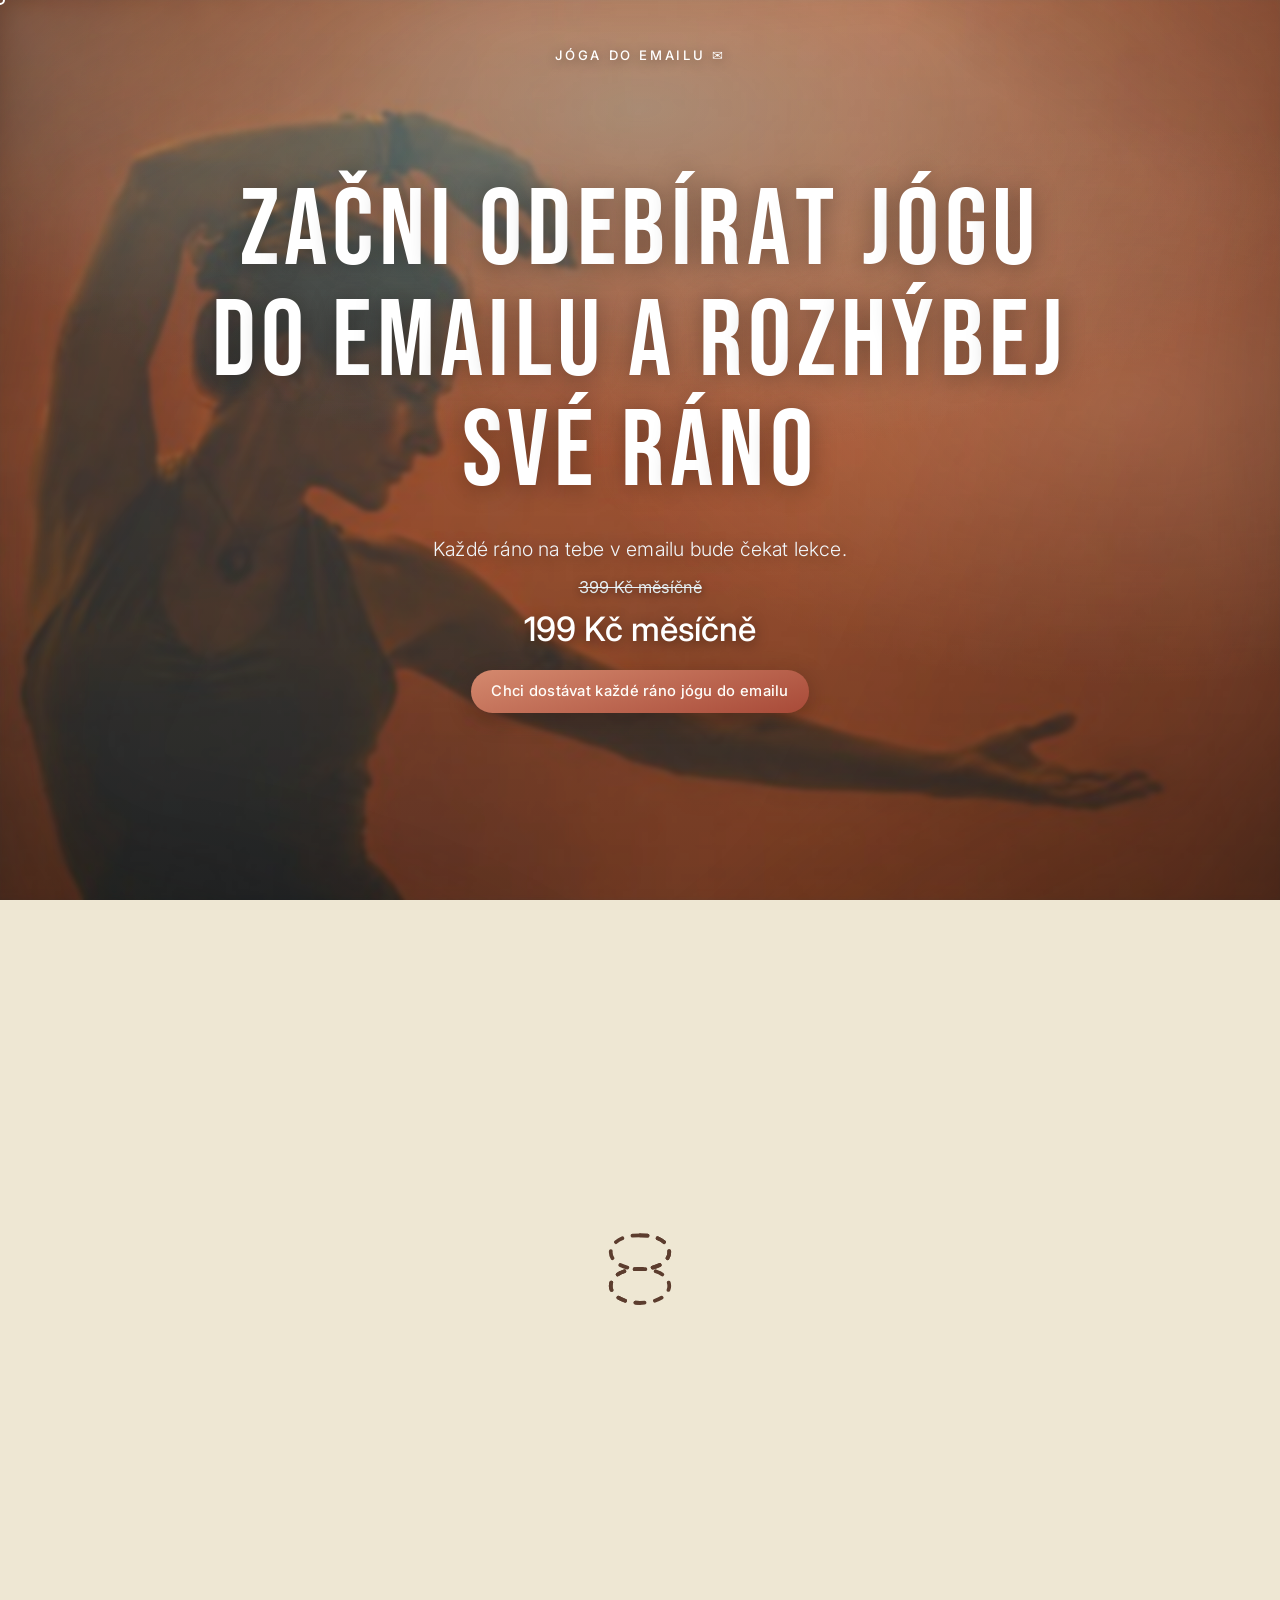
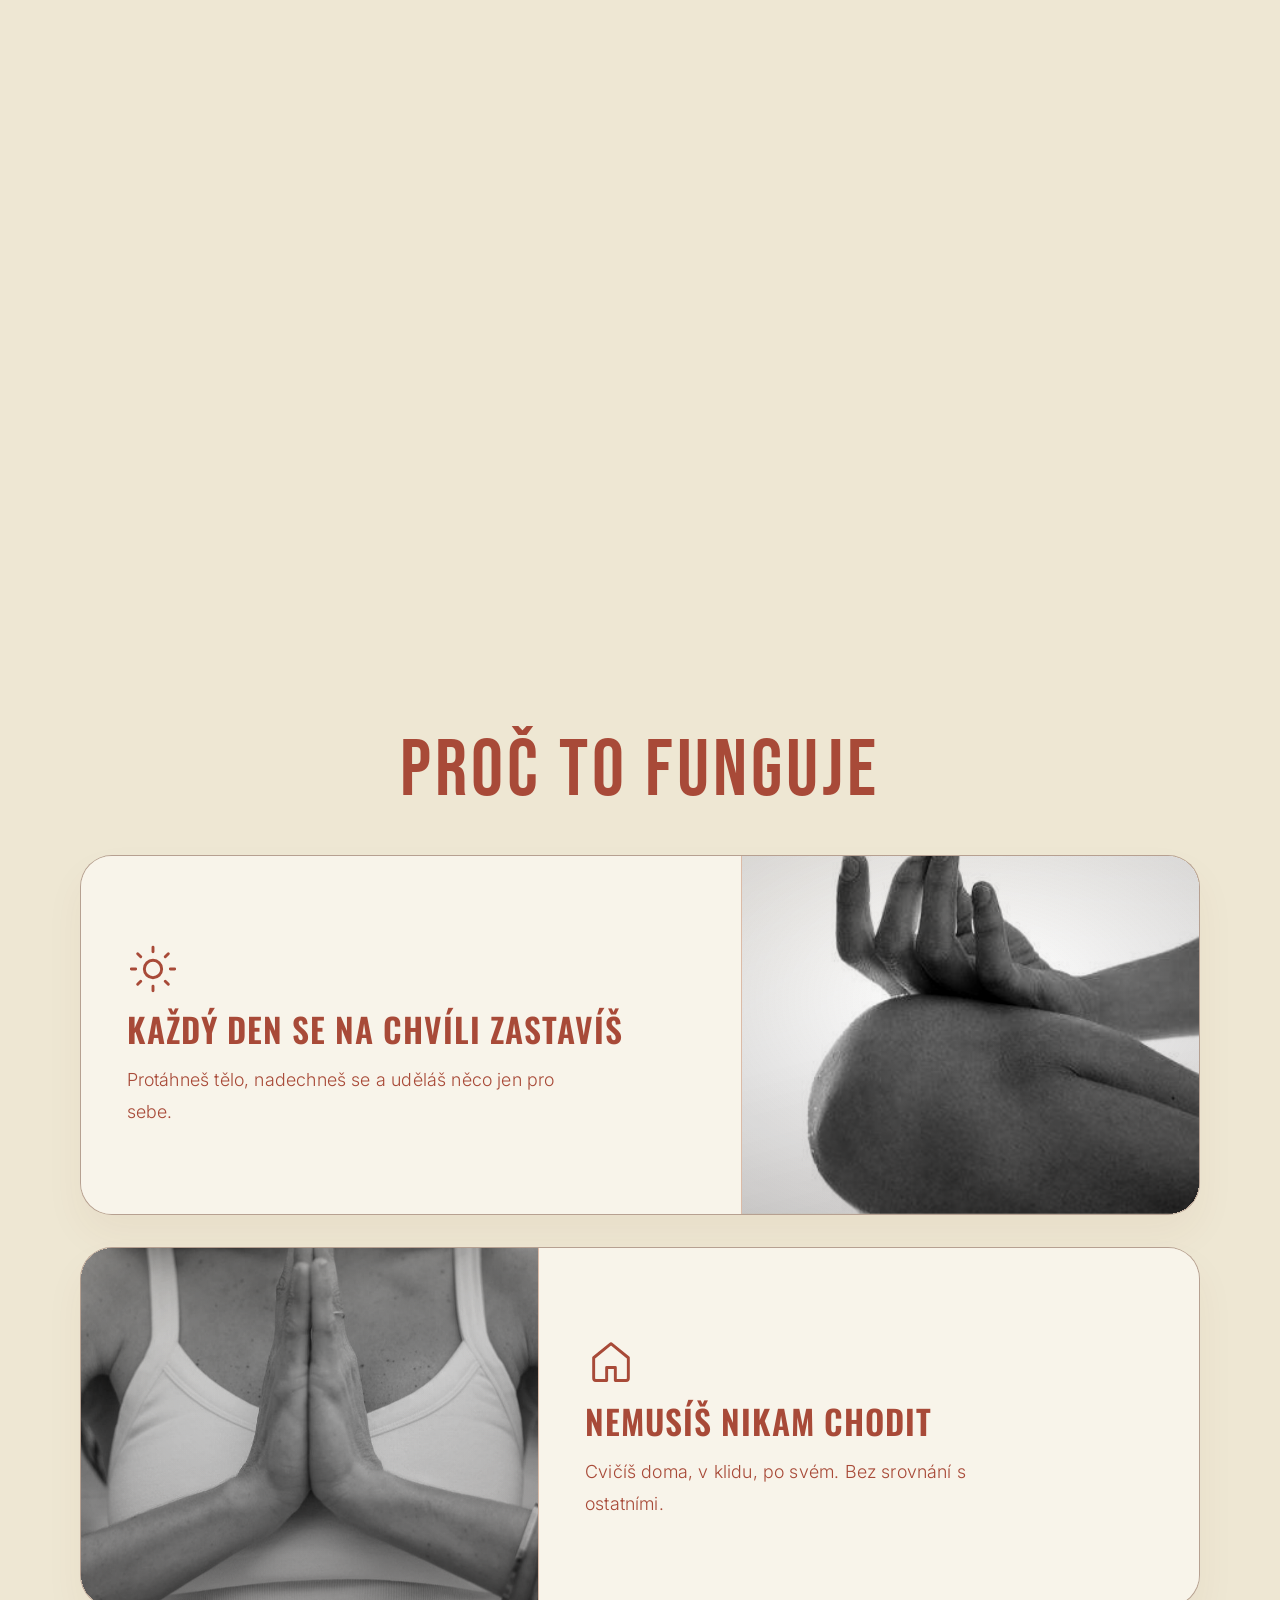
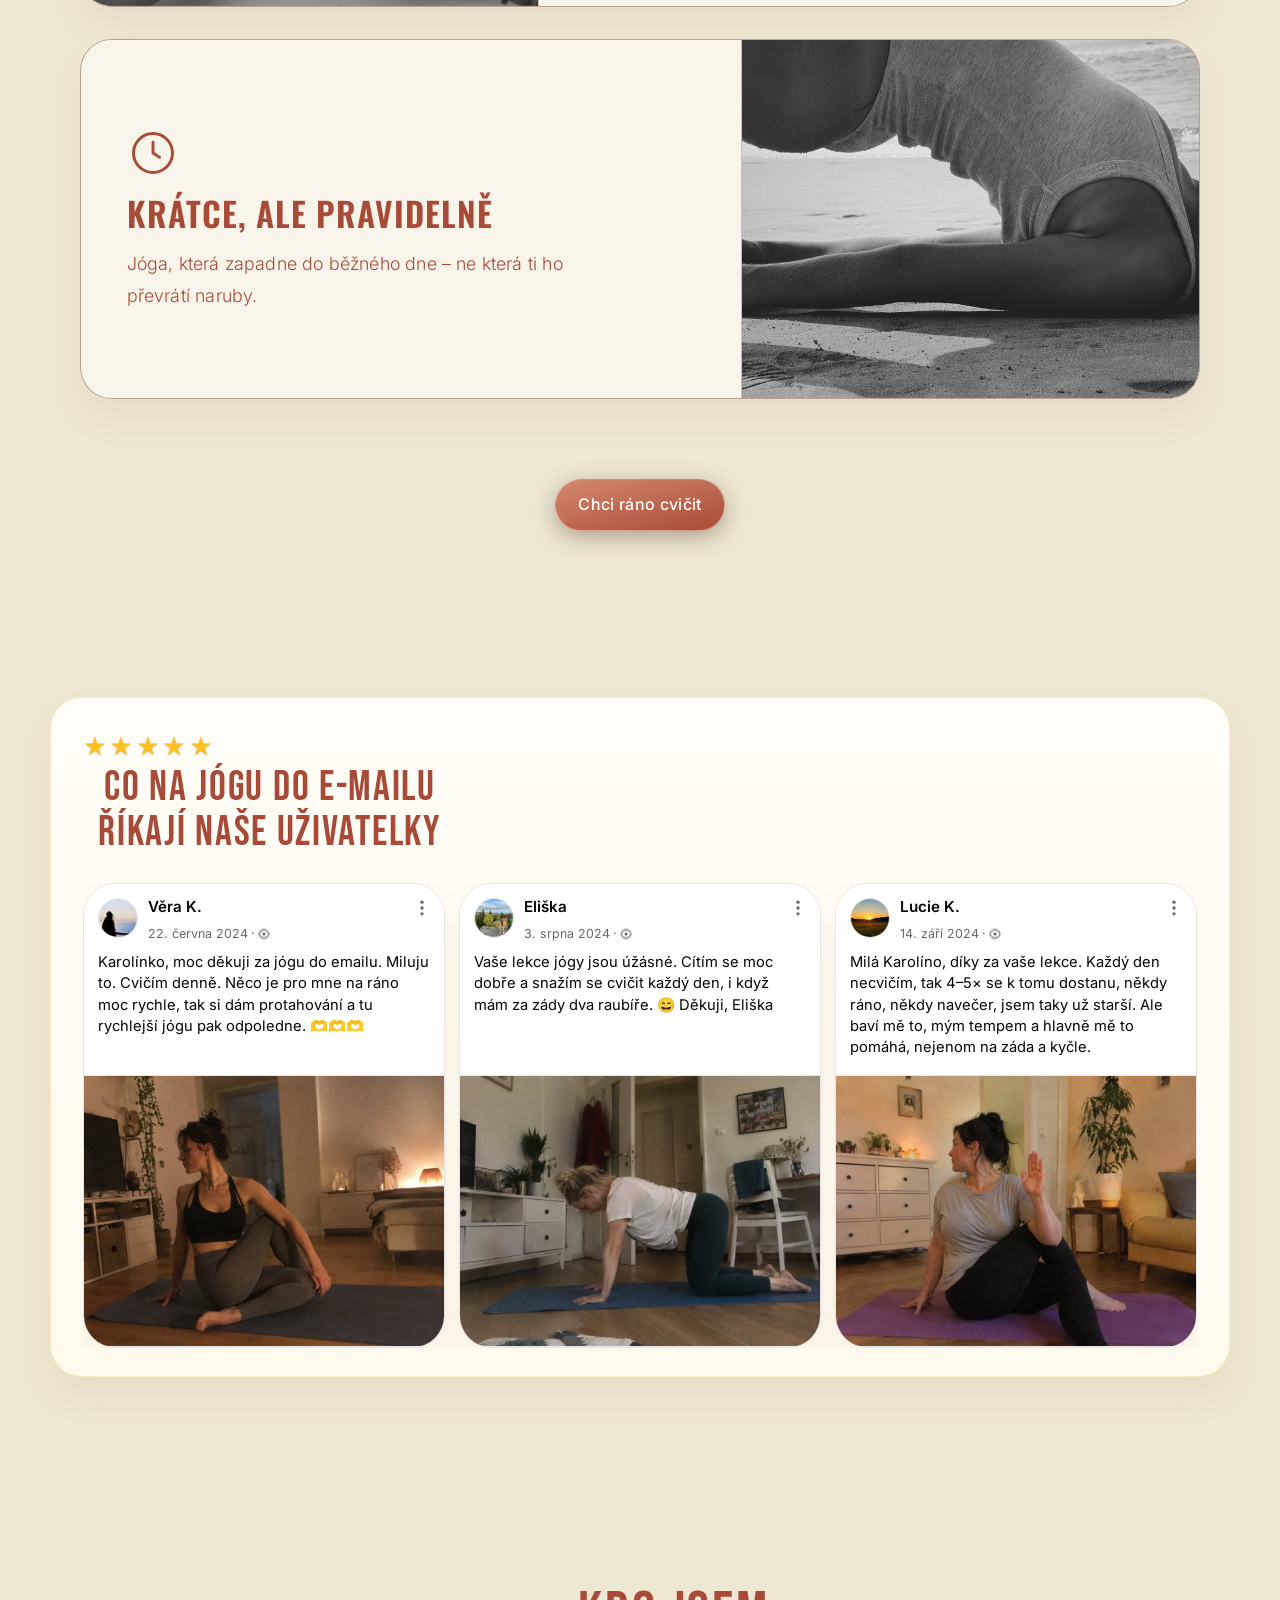
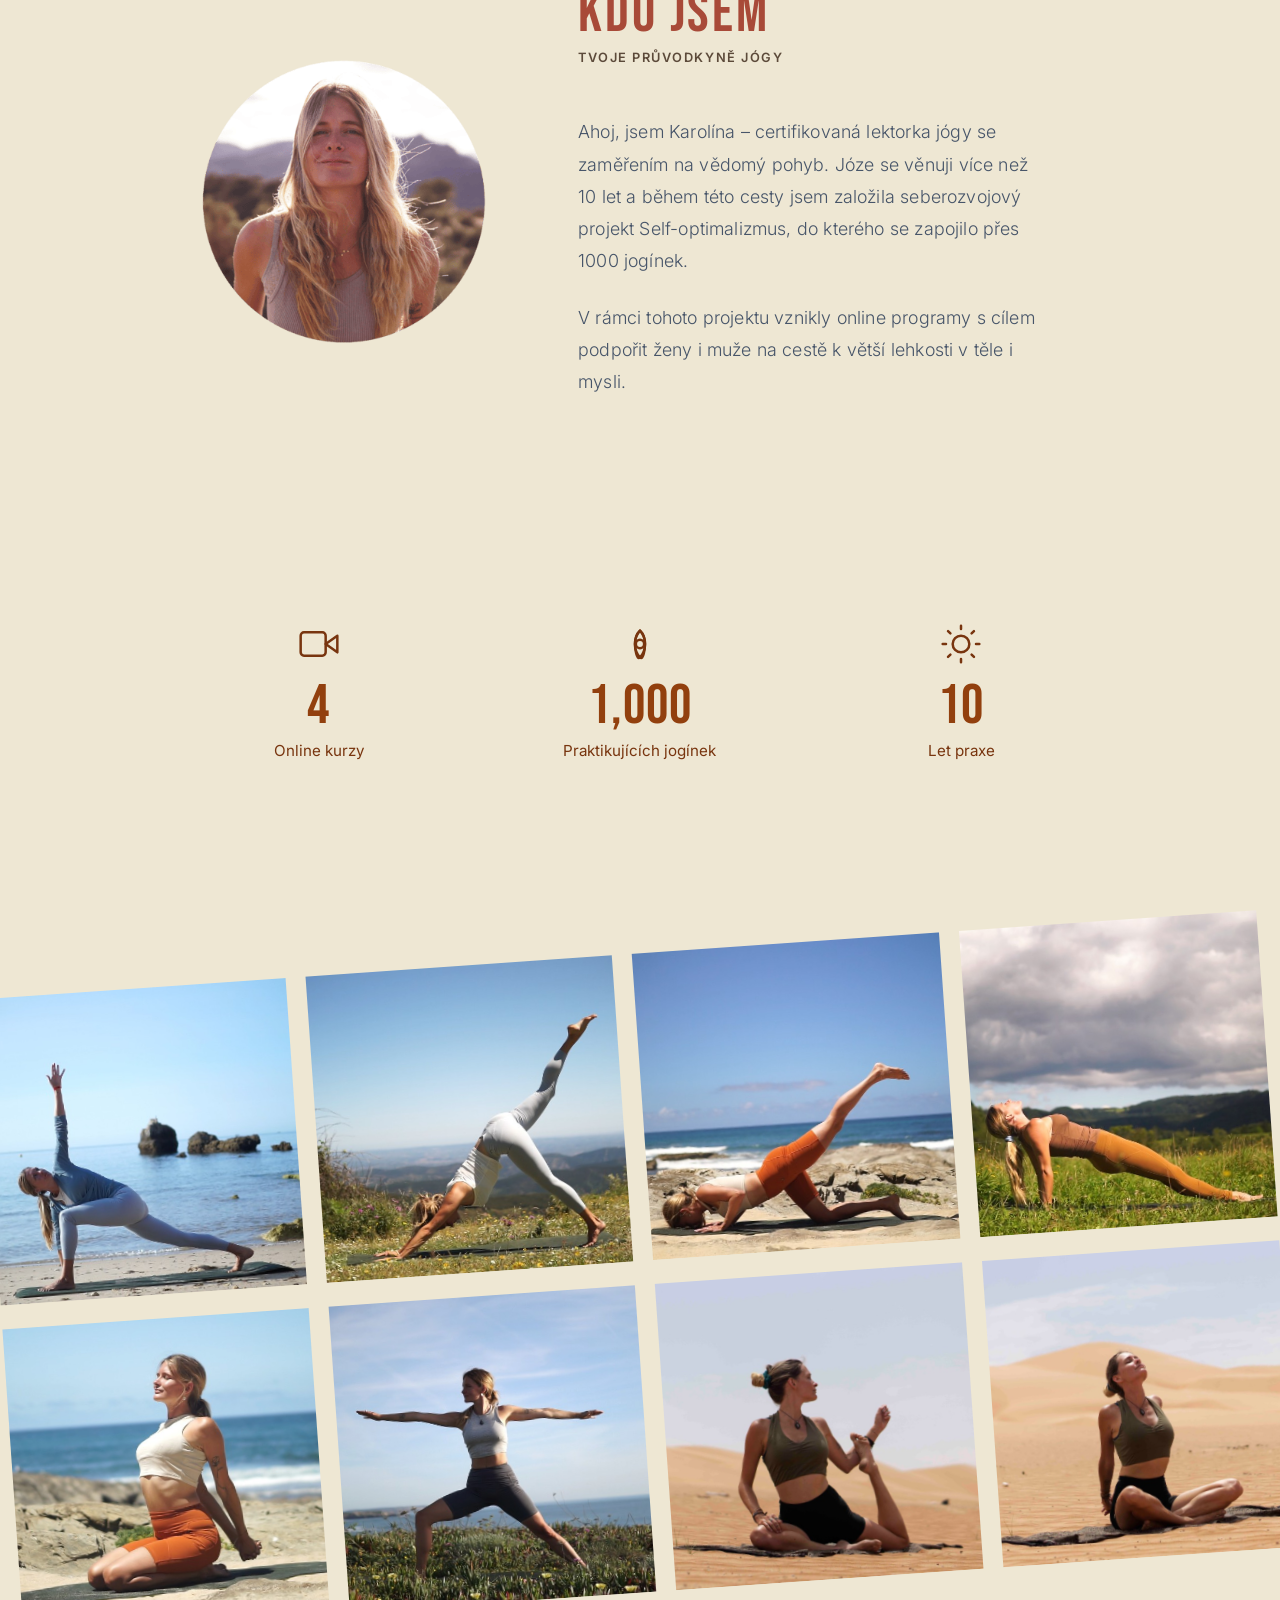
==== commit 066e84db: "Rozšíření landing page: bonusy, registrace, mobil a nové assety. Přidána sekce bonusů s e-bookem a v" ====
--- a/index.html
+++ b/index.html
@@ -11,10 +11,10 @@
     <link rel="preconnect" href="https://fonts.googleapis.com" />
     <link rel="preconnect" href="https://fonts.gstatic.com" crossorigin />
     <link
-      href="https://fonts.googleapis.com/css2?family=Bebas+Neue&family=Barlow+Condensed:wght@600&family=Inter:wght@300;400;500&family=Oswald:wght@500;600;700&display=swap"
+      href="https://fonts.googleapis.com/css2?family=Bebas+Neue&family=Barlow+Condensed:wght@600&family=Inter:wght@300;400;500&family=Oswald:wght@500;600;700&family=Poppins:wght@400;600&display=swap"
       rel="stylesheet"
     />
-    <link rel="stylesheet" href="styles.css?v=20260331-1" />
+    <link rel="stylesheet" href="styles.css?v=20260519-29" />
     <script>
       document.documentElement.classList.add("how-flow-js", "reveal-js");
     </script>
@@ -45,17 +45,16 @@
         <div class="brand brand--hero-top">JÓGA DO EMAILU <span aria-hidden="true">✉</span></div>
         <div class="container dream-content">
           <h1>
-            <span class="h1-line">NEMUSÍŠ NIC HLEDAT.</span>
-            <span class="h1-line">JÓGA SI TĚ NAJDE</span>
-            <span class="h1-line">SAMA</span>
+            <span class="h1-line">ZAČNI ODEBÍRAT JÓGU</span>
+            <span class="h1-line">DO EMAILU A ROZHÝBEJ</span>
+            <span class="h1-line">SVÉ RÁNO</span>
           </h1>
 
           <p class="subtitle">Každé ráno na tebe v emailu bude čekat lekce.</p>
-          <p class="subtitle">Na 5 měsíců máš vyřešeno, co cvičit.</p>
 
           <div class="price-block">
-            <p class="old-price">1 490 Kč</p>
-            <p class="new-price">890 Kč <span class="discount">(-40 %)</span></p>
+            <p class="old-price">399 Kč měsíčně</p>
+            <p class="new-price">199 Kč měsíčně</p>
           </div>
 
           <a class="btn btn-primary btn-hero-cta premium-button" href="#"><span class="btn-hero-cta__text">Chci dostávat každé ráno jógu do emailu</span></a>
@@ -201,7 +200,6 @@
           <h2 class="why-title" id="why-heading">Proč to funguje</h2>
 
           <div class="why-steps">
-            <!-- Blok 1: text vlevo | fotka vpravo -->
             <article class="why-split">
               <div class="why-split__text">
                 <div class="why-icon" aria-hidden="true">
@@ -215,36 +213,57 @@
                     />
                   </svg>
                 </div>
-                <h3 class="why-split__heading">1. Pravidelné lekce</h3>
+                <h3 class="why-split__heading">Každý den se na chvíli zastavíš</h3>
                 <p class="why-split__body">
-                  Každé ráno tě v e-mailu čeká nová, srozumitelná lekce jógy. Krátká,
-                  intenzivní a navržená tak, aby ses cítila skvěle.
+                  Protáhneš tělo, nadechneš se a uděláš něco jen pro sebe.
                 </p>
               </div>
               <figure class="why-split__photo">
-                <img
-                  src="./assets/why-meditace-ruka-koleno.png"
-                  alt="Detail meditace: ruka v mudře na koleni"
-                  width="800"
-                  height="600"
-                  loading="lazy"
-                  decoding="async"
-                />
+                <div class="why-split__photo-zoom">
+                  <img
+                    src="./assets/why-meditace-ruka-koleno.png"
+                    alt="Detail meditace: ruka v mudře na koleni"
+                    width="800"
+                    height="600"
+                    loading="lazy"
+                    decoding="async"
+                  />
+                </div>
               </figure>
             </article>
 
-            <!-- Blok 2: fotka vlevo | text vpravo -->
             <article class="why-split why-split--reverse">
               <figure class="why-split__photo">
-                <img
-                  src="./assets/why-anjali-mudra.png"
-                  alt="Anjali mudra – dlaně u srdce při józe"
-                  width="800"
-                  height="600"
-                  loading="lazy"
-                  decoding="async"
-                />
+                <div class="why-split__photo-zoom">
+                  <img
+                    src="./assets/why-anjali-mudra.png"
+                    alt="Anjali mudra – dlaně u srdce při józe"
+                    width="800"
+                    height="600"
+                    loading="lazy"
+                    decoding="async"
+                  />
+                </div>
               </figure>
+              <div class="why-split__text">
+                <div class="why-icon" aria-hidden="true">
+                  <svg viewBox="0 0 24 24" fill="none" xmlns="http://www.w3.org/2000/svg">
+                    <path
+                      d="M4 10.5 12 4l8 6.5V20a1 1 0 0 1-1 1h-5v-6H10v6H5a1 1 0 0 1-1-1v-9.5Z"
+                      stroke="currentColor"
+                      stroke-width="1.35"
+                      stroke-linejoin="round"
+                    />
+                  </svg>
+                </div>
+                <h3 class="why-split__heading">Nemusíš nikam chodit</h3>
+                <p class="why-split__body">
+                  Cvičíš doma, v klidu, po svém. Bez srovnání s ostatními.
+                </p>
+              </div>
+            </article>
+
+            <article class="why-split">
               <div class="why-split__text">
                 <div class="why-icon" aria-hidden="true">
                   <svg viewBox="0 0 24 24" fill="none" xmlns="http://www.w3.org/2000/svg">
@@ -258,16 +277,33 @@
                     />
                   </svg>
                 </div>
-                <h3 class="why-split__heading">2. Vlastní tempo</h3>
+                <h3 class="why-split__heading">Krátce, ale pravidelně</h3>
                 <p class="why-split__body">
-                  Nemusíš nikam spěchat. Všechny lekce si můžeš přehrát kdykoliv. Jóga
-                  čeká na tebe, ne ty na ni.
-                </p>
-              </div>
+                  Jóga, která zapadne do běžného dne – ne která ti ho převrátí naruby.
+                </p>
+              </div>
+              <figure class="why-split__photo">
+                <div class="why-split__photo-zoom">
+                  <img
+                    src="./assets/why-joga-plaz.png"
+                    alt="Žena cvičí jógu na pláži – černobílá fotografie"
+                    width="800"
+                    height="600"
+                    loading="lazy"
+                    decoding="async"
+                  />
+                </div>
+              </figure>
             </article>
           </div>
-        </div>
-      </section>
+
+
+        </div>
+      </section>
+
+      <div class="testimonials-cta-wrap reveal-section">
+        <a class="btn btn-primary btn-flow-cta" href="#registrace">Chci ráno cvičit</a>
+      </div>
 
       <section class="social-testimonials reveal-section" aria-labelledby="social-testimonials-heading">
         <div class="social-testimonials__outer">
@@ -298,7 +334,7 @@
                     <header class="social-post__header">
                       <img
                         class="social-post__avatar"
-                        src="https://i.pravatar.cc/128?img=45"
+                        src="./assets/avatar-vera.png?v=2"
                         alt=""
                         width="40"
                         height="40"
@@ -307,7 +343,7 @@
                       />
                       <div class="social-post__head-text">
                         <div class="social-post__name-row">
-                          <span class="social-post__name">Jana Nováková</span>
+                          <span class="social-post__name">Věra K.</span>
                           <button type="button" class="social-post__more" aria-label="Více možností">
                             <svg width="20" height="20" viewBox="0 0 24 24" fill="currentColor" aria-hidden="true">
                               <circle cx="12" cy="5" r="2" />
@@ -334,12 +370,12 @@
                       </div>
                     </header>
                     <p class="social-post__text">
-                      Holky, díky – jóga v e-mailu je fakt super. Konečně to stíhám ráno před prací, nemusím nic
-                      hledat a mám klid v hlavě. Za mě jedna z nejlepších investic do sebe.
+                      Karolínko, moc děkuji za jógu do emailu. Miluju to. Cvičím denně. Něco je pro mne na ráno
+                      moc rychle, tak si dám protahování a tu rychlejší jógu pak odpoledne. 🫶🫶🫶
                     </p>
                     <div class="social-post__media">
                       <img
-                        src="https://images.unsplash.com/photo-1544367567-0f2fcb009e0b?w=900&q=80&auto=format&fit=crop"
+                        src="./assets/review-vera.png"
                         alt="Žena cvičí jógu doma na podložce"
                         width="900"
                         height="600"
@@ -347,42 +383,6 @@
                         decoding="async"
                       />
                     </div>
-                    <footer class="social-post__footer">
-                      <div class="social-post__reactions">
-                        <span class="social-post__reaction-emoji" aria-hidden="true">👍❤️</span>
-                        <span class="social-post__likes">124</span>
-                      </div>
-                      <div class="social-post__actions">
-                        <button type="button" class="social-post__action">
-                          <svg class="social-post__action-icon" width="18" height="18" viewBox="0 0 24 24" fill="none" aria-hidden="true">
-                            <path
-                              d="M7 22V11M2 13V20C2 21.1 2.9 22 4 22H17.5C18.9 22 20 20.9 20 19.5V11.5C20 10.1 18.9 9 17.5 9H14L15.5 3.5C15.6 2.8 15.1 2.2 14.4 2.1L14 2C13.4 2 12.8 2.4 12.6 3L11 9H7C5.9 9 5 9.9 5 11V20C5 21.1 5.9 22 7 22Z"
-                              stroke="currentColor"
-                              stroke-width="1.4"
-                              stroke-linejoin="round"
-                            />
-                          </svg>
-                          To se mi líbí
-                        </button>
-                        <button type="button" class="social-post__action">
-                          <svg class="social-post__action-icon" width="18" height="18" viewBox="0 0 24 24" fill="none" aria-hidden="true">
-                            <path
-                              d="M21 15a4 4 0 0 1-4 4H8l-5 4V7a4 4 0 0 1 4-4h10a4 4 0 0 1 4 4v8Z"
-                              stroke="currentColor"
-                              stroke-width="1.4"
-                              stroke-linejoin="round"
-                            />
-                          </svg>
-                          Komentovat
-                        </button>
-                        <button type="button" class="social-post__action">
-                          <svg class="social-post__action-icon" width="18" height="18" viewBox="0 0 24 24" fill="none" aria-hidden="true">
-                            <path d="M4 12v7a1 1 0 0 0 1 1h5M16 5h5v5M21 4 12 12" stroke="currentColor" stroke-width="1.4" stroke-linecap="round" />
-                          </svg>
-                          Sdílet
-                        </button>
-                      </div>
-                    </footer>
                   </article>
 
                   <!-- Post 2 -->
@@ -390,7 +390,7 @@
                     <header class="social-post__header">
                       <img
                         class="social-post__avatar"
-                        src="https://i.pravatar.cc/128?img=32"
+                        src="./assets/avatar-eliska.png?v=2"
                         alt=""
                         width="40"
                         height="40"
@@ -399,7 +399,7 @@
                       />
                       <div class="social-post__head-text">
                         <div class="social-post__name-row">
-                          <span class="social-post__name">Petra Křížová</span>
+                          <span class="social-post__name">Eliška</span>
                           <button type="button" class="social-post__more" aria-label="Více možností">
                             <svg width="20" height="20" viewBox="0 0 24 24" fill="currentColor" aria-hidden="true">
                               <circle cx="12" cy="5" r="2" />
@@ -426,55 +426,19 @@
                       </div>
                     </header>
                     <p class="social-post__text">
-                      Nejvíc oceňuju, že nemusím přemýšlet, co dneska pustit. E-mail přijde, lekce je srozumitelná a
-                      za pár minut mám hotovo. Jednoduchost, která mi změnila návyky.
+                      Vaše lekce jógy jsou úžásné. Cítím se moc dobře a snažím se cvičit každý den, i když mám za
+                      zády dva raubíře. 😄 Děkuji, Eliška
                     </p>
                     <div class="social-post__media">
                       <img
-                        src="https://images.unsplash.com/photo-1545205597-3d9d02c29597?w=900&q=80&auto=format&fit=crop"
-                        alt="Žena při józe v klidném prostředí"
+                        src="./assets/review-eliska.png"
+                        alt="Žena cvičí jógu doma na podložce"
                         width="900"
                         height="600"
                         loading="lazy"
                         decoding="async"
                       />
                     </div>
-                    <footer class="social-post__footer">
-                      <div class="social-post__reactions">
-                        <span class="social-post__reaction-emoji" aria-hidden="true">👍</span>
-                        <span class="social-post__likes">89</span>
-                      </div>
-                      <div class="social-post__actions">
-                        <button type="button" class="social-post__action">
-                          <svg class="social-post__action-icon" width="18" height="18" viewBox="0 0 24 24" fill="none" aria-hidden="true">
-                            <path
-                              d="M7 22V11M2 13V20C2 21.1 2.9 22 4 22H17.5C18.9 22 20 20.9 20 19.5V11.5C20 10.1 18.9 9 17.5 9H14L15.5 3.5C15.6 2.8 15.1 2.2 14.4 2.1L14 2C13.4 2 12.8 2.4 12.6 3L11 9H7C5.9 9 5 9.9 5 11V20C5 21.1 5.9 22 7 22Z"
-                              stroke="currentColor"
-                              stroke-width="1.4"
-                              stroke-linejoin="round"
-                            />
-                          </svg>
-                          To se mi líbí
-                        </button>
-                        <button type="button" class="social-post__action">
-                          <svg class="social-post__action-icon" width="18" height="18" viewBox="0 0 24 24" fill="none" aria-hidden="true">
-                            <path
-                              d="M21 15a4 4 0 0 1-4 4H8l-5 4V7a4 4 0 0 1 4-4h10a4 4 0 0 1 4 4v8Z"
-                              stroke="currentColor"
-                              stroke-width="1.4"
-                              stroke-linejoin="round"
-                            />
-                          </svg>
-                          Komentovat
-                        </button>
-                        <button type="button" class="social-post__action">
-                          <svg class="social-post__action-icon" width="18" height="18" viewBox="0 0 24 24" fill="none" aria-hidden="true">
-                            <path d="M4 12v7a1 1 0 0 0 1 1h5M16 5h5v5M21 4 12 12" stroke="currentColor" stroke-width="1.4" stroke-linecap="round" />
-                          </svg>
-                          Sdílet
-                        </button>
-                      </div>
-                    </footer>
                   </article>
 
                   <!-- Post 3 -->
@@ -482,7 +446,7 @@
                     <header class="social-post__header">
                       <img
                         class="social-post__avatar"
-                        src="https://i.pravatar.cc/128?img=47"
+                        src="./assets/avatar-lucie.png?v=2"
                         alt=""
                         width="40"
                         height="40"
@@ -491,7 +455,7 @@
                       />
                       <div class="social-post__head-text">
                         <div class="social-post__name-row">
-                          <span class="social-post__name">Lucie Marešová</span>
+                          <span class="social-post__name">Lucie K.</span>
                           <button type="button" class="social-post__more" aria-label="Více možností">
                             <svg width="20" height="20" viewBox="0 0 24 24" fill="currentColor" aria-hidden="true">
                               <circle cx="12" cy="5" r="2" />
@@ -518,174 +482,22 @@
                       </div>
                     </header>
                     <p class="social-post__text">
-                      Jsem máma na rodičovské a čas mám rozbitý. Lekci si pustím, až usne malá – pořád je to ten
-                      samý den a pořád je to moje chvilka klidu. Díky za lidský přístup bez tlaku.
+                      Milá Karolíno, díky za vaše lekce. Každý den necvičím, tak 4–5× se k tomu dostanu, někdy ráno,
+                      někdy navečer, jsem taky už starší. Ale baví mě to, mým tempem a hlavně mě to pomáhá, nejenom na
+                      záda a kyčle.
                     </p>
                     <div class="social-post__media">
                       <img
-                        src="https://images.unsplash.com/photo-1599901860904-17e6ed7083a0?w=900&q=80&auto=format&fit=crop"
-                        alt="Jóga venku na zahradě"
+                        src="./assets/review-lucie.png"
+                        alt="Žena cvičí jógu doma na podložce"
                         width="900"
                         height="600"
                         loading="lazy"
                         decoding="async"
                       />
                     </div>
-                    <footer class="social-post__footer">
-                      <div class="social-post__reactions">
-                        <span class="social-post__reaction-emoji" aria-hidden="true">❤️👍</span>
-                        <span class="social-post__likes">201</span>
-                      </div>
-                      <div class="social-post__actions">
-                        <button type="button" class="social-post__action">
-                          <svg class="social-post__action-icon" width="18" height="18" viewBox="0 0 24 24" fill="none" aria-hidden="true">
-                            <path
-                              d="M7 22V11M2 13V20C2 21.1 2.9 22 4 22H17.5C18.9 22 20 20.9 20 19.5V11.5C20 10.1 18.9 9 17.5 9H14L15.5 3.5C15.6 2.8 15.1 2.2 14.4 2.1L14 2C13.4 2 12.8 2.4 12.6 3L11 9H7C5.9 9 5 9.9 5 11V20C5 21.1 5.9 22 7 22Z"
-                              stroke="currentColor"
-                              stroke-width="1.4"
-                              stroke-linejoin="round"
-                            />
-                          </svg>
-                          To se mi líbí
-                        </button>
-                        <button type="button" class="social-post__action">
-                          <svg class="social-post__action-icon" width="18" height="18" viewBox="0 0 24 24" fill="none" aria-hidden="true">
-                            <path
-                              d="M21 15a4 4 0 0 1-4 4H8l-5 4V7a4 4 0 0 1 4-4h10a4 4 0 0 1 4 4v8Z"
-                              stroke="currentColor"
-                              stroke-width="1.4"
-                              stroke-linejoin="round"
-                            />
-                          </svg>
-                          Komentovat
-                        </button>
-                        <button type="button" class="social-post__action">
-                          <svg class="social-post__action-icon" width="18" height="18" viewBox="0 0 24 24" fill="none" aria-hidden="true">
-                            <path d="M4 12v7a1 1 0 0 0 1 1h5M16 5h5v5M21 4 12 12" stroke="currentColor" stroke-width="1.4" stroke-linecap="round" />
-                          </svg>
-                          Sdílet
-                        </button>
-                      </div>
-                    </footer>
                   </article>
 
-                  <!-- Post 4 -->
-                  <article class="social-post">
-                    <header class="social-post__header">
-                      <img
-                        class="social-post__avatar"
-                        src="https://i.pravatar.cc/128?img=44"
-                        alt=""
-                        width="40"
-                        height="40"
-                        loading="lazy"
-                        decoding="async"
-                      />
-                      <div class="social-post__head-text">
-                        <div class="social-post__name-row">
-                          <span class="social-post__name">Eva Horáková</span>
-                          <button type="button" class="social-post__more" aria-label="Více možností">
-                            <svg width="20" height="20" viewBox="0 0 24 24" fill="currentColor" aria-hidden="true">
-                              <circle cx="12" cy="5" r="2" />
-                              <circle cx="12" cy="12" r="2" />
-                              <circle cx="12" cy="19" r="2" />
-                            </svg>
-                          </button>
-                        </div>
-                        <div class="social-post__meta">
-                          <time datetime="2024-11-02">2. listopadu 2024</time>
-                          <span class="social-post__dot" aria-hidden="true">·</span>
-                          <span class="social-post__visibility" title="Veřejné">
-                            <svg width="12" height="12" viewBox="0 0 24 24" fill="none" aria-hidden="true">
-                              <circle cx="12" cy="12" r="10" stroke="currentColor" stroke-width="1.5" />
-                              <path
-                                d="M2 12s4-7 10-7 10 7 10 7-4 7-10 7S2 12 2 12Z"
-                                stroke="currentColor"
-                                stroke-width="1.5"
-                              />
-                              <circle cx="12" cy="12" r="3" fill="currentColor" />
-                            </svg>
-                          </span>
-                        </div>
-                      </div>
-                    </header>
-                    <p class="social-post__text">
-                      Krátké lekce akorát do rozvrhu – nestíhám hodiny ve studiu, ale tohle držím skoro každý den.
-                      Cítím se líp v těle a mám radost, že to není další věc na seznamu úkolů.
-                    </p>
-                    <div class="social-post__media">
-                      <img
-                        src="https://images.unsplash.com/photo-1490645935967-10de6ba17561?w=900&q=80&auto=format&fit=crop"
-                        alt="Snídaně po cvičení"
-                        width="900"
-                        height="600"
-                        loading="lazy"
-                        decoding="async"
-                      />
-                    </div>
-                    <footer class="social-post__footer">
-                      <div class="social-post__reactions">
-                        <span class="social-post__reaction-emoji" aria-hidden="true">👍❤️</span>
-                        <span class="social-post__likes">56</span>
-                      </div>
-                      <div class="social-post__actions">
-                        <button type="button" class="social-post__action">
-                          <svg class="social-post__action-icon" width="18" height="18" viewBox="0 0 24 24" fill="none" aria-hidden="true">
-                            <path
-                              d="M7 22V11M2 13V20C2 21.1 2.9 22 4 22H17.5C18.9 22 20 20.9 20 19.5V11.5C20 10.1 18.9 9 17.5 9H14L15.5 3.5C15.6 2.8 15.1 2.2 14.4 2.1L14 2C13.4 2 12.8 2.4 12.6 3L11 9H7C5.9 9 5 9.9 5 11V20C5 21.1 5.9 22 7 22Z"
-                              stroke="currentColor"
-                              stroke-width="1.4"
-                              stroke-linejoin="round"
-                            />
-                          </svg>
-                          To se mi líbí
-                        </button>
-                        <button type="button" class="social-post__action">
-                          <svg class="social-post__action-icon" width="18" height="18" viewBox="0 0 24 24" fill="none" aria-hidden="true">
-                            <path
-                              d="M21 15a4 4 0 0 1-4 4H8l-5 4V7a4 4 0 0 1 4-4h10a4 4 0 0 1 4 4v8Z"
-                              stroke="currentColor"
-                              stroke-width="1.4"
-                              stroke-linejoin="round"
-                            />
-                          </svg>
-                          Komentovat
-                        </button>
-                        <button type="button" class="social-post__action">
-                          <svg class="social-post__action-icon" width="18" height="18" viewBox="0 0 24 24" fill="none" aria-hidden="true">
-                            <path d="M4 12v7a1 1 0 0 0 1 1h5M16 5h5v5M21 4 12 12" stroke="currentColor" stroke-width="1.4" stroke-linecap="round" />
-                          </svg>
-                          Sdílet
-                        </button>
-                      </div>
-                    </footer>
-                  </article>
-                </div>
-              </div>
-
-              <div class="social-carousel__bar">
-                <div class="social-carousel__bar-spacer" aria-hidden="true"></div>
-                <div class="social-carousel__nav" role="group" aria-label="Posun reference">
-                  <button
-                    type="button"
-                    class="social-carousel__btn social-carousel__btn--prev"
-                    id="socialCarouselPrev"
-                    aria-label="Předchozí reference"
-                  >
-                    <svg width="22" height="22" viewBox="0 0 24 24" fill="none" aria-hidden="true">
-                      <path d="M15 6l-6 6 6 6" stroke="currentColor" stroke-width="2" stroke-linecap="round" stroke-linejoin="round" />
-                    </svg>
-                  </button>
-                  <button
-                    type="button"
-                    class="social-carousel__btn social-carousel__btn--next"
-                    id="socialCarouselNext"
-                    aria-label="Další reference"
-                  >
-                    <svg width="22" height="22" viewBox="0 0 24 24" fill="none" aria-hidden="true">
-                      <path d="M9 6l6 6-6 6" stroke="currentColor" stroke-width="2" stroke-linecap="round" stroke-linejoin="round" />
-                    </svg>
-                  </button>
                 </div>
               </div>
             </div>
@@ -711,15 +523,18 @@
             </div>
             <div class="about-card__header">
               <h2 class="about-card__title">Kdo jsem</h2>
-              <p class="about-card__subtitle">Tvoje průvodkyně jóhou</p>
+              <p class="about-card__subtitle">Tvoje průvodkyně jógy</p>
             </div>
             <div class="about-card__body">
               <p class="about-card__text">
-                Ahoj, jsem Karolína – certifikovaná lektorka jógy se zaměřením
-                na vědomý pohyb. Józe se věnuji více než 10 let a pomáhám lidem
-                cvičit jednoduše, pravidelně a bez tlaku.
+                Ahoj, jsem Karolína – certifikovaná lektorka jógy se zaměřením na vědomý pohyb.
+                Józe se věnuji více než 10 let a během této cesty jsem založila seberozvojový
+                projekt Self-optimalizmus, do kterého se zapojilo přes 1000 jogínek.
               </p>
-              <a class="about-card__link" href="#objednat">→ Více o mém příběhu</a>
+              <p class="about-card__text">
+                V rámci tohoto projektu vznikly online programy s cílem podpořit ženy i muže na
+                cestě k větší lehkosti v těle i mysli.
+              </p>
             </div>
           </article>
         </div>
@@ -771,105 +586,244 @@
               <img src="./assets/gallery-4.png" alt="" width="350" height="420" loading="lazy" decoding="async" />
               <img src="./assets/gallery-5.png" alt="" width="350" height="420" loading="lazy" decoding="async" />
               <img src="./assets/gallery-6.png" alt="" width="350" height="420" loading="lazy" decoding="async" />
+              <img src="./assets/gallery-7.png" alt="" width="350" height="420" loading="lazy" decoding="async" />
+              <img src="./assets/gallery-8.png" alt="" width="350" height="420" loading="lazy" decoding="async" />
+              <img src="./assets/gallery-9.png" alt="" width="350" height="420" loading="lazy" decoding="async" />
+              <img src="./assets/gallery-10.png" alt="" width="350" height="420" loading="lazy" decoding="async" />
               <img src="./assets/gallery-1.png" alt="" width="350" height="420" loading="lazy" decoding="async" />
               <img src="./assets/gallery-2.png" alt="" width="350" height="420" loading="lazy" decoding="async" />
               <img src="./assets/gallery-3.png" alt="" width="350" height="420" loading="lazy" decoding="async" />
               <img src="./assets/gallery-4.png" alt="" width="350" height="420" loading="lazy" decoding="async" />
               <img src="./assets/gallery-5.png" alt="" width="350" height="420" loading="lazy" decoding="async" />
               <img src="./assets/gallery-6.png" alt="" width="350" height="420" loading="lazy" decoding="async" />
+              <img src="./assets/gallery-7.png" alt="" width="350" height="420" loading="lazy" decoding="async" />
+              <img src="./assets/gallery-8.png" alt="" width="350" height="420" loading="lazy" decoding="async" />
+              <img src="./assets/gallery-9.png" alt="" width="350" height="420" loading="lazy" decoding="async" />
+              <img src="./assets/gallery-10.png" alt="" width="350" height="420" loading="lazy" decoding="async" />
               <img src="./assets/gallery-1.png" alt="" width="350" height="420" loading="lazy" decoding="async" />
               <img src="./assets/gallery-2.png" alt="" width="350" height="420" loading="lazy" decoding="async" />
               <img src="./assets/gallery-3.png" alt="" width="350" height="420" loading="lazy" decoding="async" />
               <img src="./assets/gallery-4.png" alt="" width="350" height="420" loading="lazy" decoding="async" />
               <img src="./assets/gallery-5.png" alt="" width="350" height="420" loading="lazy" decoding="async" />
               <img src="./assets/gallery-6.png" alt="" width="350" height="420" loading="lazy" decoding="async" />
-            </div>
-          </div>
-          <div class="gallery-motion__row gallery-motion__row--right">
-            <div class="gallery-motion__track">
               <img src="./assets/gallery-7.png" alt="" width="350" height="420" loading="lazy" decoding="async" />
               <img src="./assets/gallery-8.png" alt="" width="350" height="420" loading="lazy" decoding="async" />
               <img src="./assets/gallery-9.png" alt="" width="350" height="420" loading="lazy" decoding="async" />
               <img src="./assets/gallery-10.png" alt="" width="350" height="420" loading="lazy" decoding="async" />
+            </div>
+          </div>
+          <div class="gallery-motion__row gallery-motion__row--right">
+            <div class="gallery-motion__track">
               <img src="./assets/gallery-11.png" alt="" width="350" height="420" loading="lazy" decoding="async" />
               <img src="./assets/gallery-12.png" alt="" width="350" height="420" loading="lazy" decoding="async" />
-              <img src="./assets/gallery-7.png" alt="" width="350" height="420" loading="lazy" decoding="async" />
-              <img src="./assets/gallery-8.png" alt="" width="350" height="420" loading="lazy" decoding="async" />
-              <img src="./assets/gallery-9.png" alt="" width="350" height="420" loading="lazy" decoding="async" />
-              <img src="./assets/gallery-10.png" alt="" width="350" height="420" loading="lazy" decoding="async" />
+              <img src="./assets/gallery-13.png" alt="" width="350" height="420" loading="lazy" decoding="async" />
+              <img src="./assets/gallery-14.png" alt="" width="350" height="420" loading="lazy" decoding="async" />
+              <img src="./assets/gallery-15.png" alt="" width="350" height="420" loading="lazy" decoding="async" />
+              <img src="./assets/gallery-16.png" alt="" width="350" height="420" loading="lazy" decoding="async" />
+              <img src="./assets/gallery-17.png" alt="" width="350" height="420" loading="lazy" decoding="async" />
+              <img src="./assets/gallery-18.png" alt="" width="350" height="420" loading="lazy" decoding="async" />
+              <img src="./assets/gallery-19.png" alt="" width="350" height="420" loading="lazy" decoding="async" />
+              <img src="./assets/gallery-20.png" alt="" width="350" height="420" loading="lazy" decoding="async" />
               <img src="./assets/gallery-11.png" alt="" width="350" height="420" loading="lazy" decoding="async" />
               <img src="./assets/gallery-12.png" alt="" width="350" height="420" loading="lazy" decoding="async" />
-              <img src="./assets/gallery-7.png" alt="" width="350" height="420" loading="lazy" decoding="async" />
-              <img src="./assets/gallery-8.png" alt="" width="350" height="420" loading="lazy" decoding="async" />
-              <img src="./assets/gallery-9.png" alt="" width="350" height="420" loading="lazy" decoding="async" />
-              <img src="./assets/gallery-10.png" alt="" width="350" height="420" loading="lazy" decoding="async" />
+              <img src="./assets/gallery-13.png" alt="" width="350" height="420" loading="lazy" decoding="async" />
+              <img src="./assets/gallery-14.png" alt="" width="350" height="420" loading="lazy" decoding="async" />
+              <img src="./assets/gallery-15.png" alt="" width="350" height="420" loading="lazy" decoding="async" />
+              <img src="./assets/gallery-16.png" alt="" width="350" height="420" loading="lazy" decoding="async" />
+              <img src="./assets/gallery-17.png" alt="" width="350" height="420" loading="lazy" decoding="async" />
+              <img src="./assets/gallery-18.png" alt="" width="350" height="420" loading="lazy" decoding="async" />
+              <img src="./assets/gallery-19.png" alt="" width="350" height="420" loading="lazy" decoding="async" />
+              <img src="./assets/gallery-20.png" alt="" width="350" height="420" loading="lazy" decoding="async" />
               <img src="./assets/gallery-11.png" alt="" width="350" height="420" loading="lazy" decoding="async" />
               <img src="./assets/gallery-12.png" alt="" width="350" height="420" loading="lazy" decoding="async" />
-            </div>
-          </div>
-        </div>
-      </section>
-
-      <!-- Registrační sekce -->
-      <section class="signup-section reveal-section" aria-labelledby="signup-heading">
+              <img src="./assets/gallery-13.png" alt="" width="350" height="420" loading="lazy" decoding="async" />
+              <img src="./assets/gallery-14.png" alt="" width="350" height="420" loading="lazy" decoding="async" />
+              <img src="./assets/gallery-15.png" alt="" width="350" height="420" loading="lazy" decoding="async" />
+              <img src="./assets/gallery-16.png" alt="" width="350" height="420" loading="lazy" decoding="async" />
+              <img src="./assets/gallery-17.png" alt="" width="350" height="420" loading="lazy" decoding="async" />
+              <img src="./assets/gallery-18.png" alt="" width="350" height="420" loading="lazy" decoding="async" />
+              <img src="./assets/gallery-19.png" alt="" width="350" height="420" loading="lazy" decoding="async" />
+              <img src="./assets/gallery-20.png" alt="" width="350" height="420" loading="lazy" decoding="async" />
+            </div>
+          </div>
+        </div>
+      </section>
+
+      <!-- Registrační sekce + platební formulář -->
+      <section class="signup-section reveal-section" id="registrace" aria-labelledby="signup-heading">
         <div class="signup-section__inner">
           <header class="signup-header">
-            <h2 class="signup-title" id="signup-heading">Už jen krok<br />a zítra ráno máš první lekci</h2>
-            <p class="signup-subtitle">Stačí mi sem hodit tvůj e-mail a já ti osobně napíšu hned, jak vypustím novou lekci.</p>
+            <h2 class="signup-title" id="signup-heading">
+              <span class="signup-title__line">
+                <span class="signup-title__mark">Už</span>
+                <span class="signup-title__word">jen</span>
+                <span class="signup-title__mark">jeden</span>
+                <span class="signup-title__word">krok</span>
+              </span>
+              <span class="signup-title__line">
+                <span class="signup-title__mark">a</span>
+                <span class="signup-title__mark signup-title__mark--invert">zítra</span>
+                <span class="signup-title__word">ráno</span>
+              </span>
+              <span class="signup-title__line">
+                <span class="signup-title__mark">máš</span>
+                <span class="signup-title__mark signup-title__mark--invert">první lekci</span>
+              </span>
+            </h2>
           </header>
 
-          <form class="signup-form" action="#" method="post" novalidate>
-            <input
-              type="text"
-              name="name"
-              id="signup-name"
-              class="signup-input"
-              placeholder="Tvé jméno a příjmení"
-              required
-              autocomplete="name"
-            />
-            <input
-              type="email"
-              name="email"
-              id="signup-email"
-              class="signup-input"
-              placeholder="Tvůj e-mail"
-              required
-              autocomplete="email"
-            />
-            <input
-              type="tel"
-              name="phone"
-              id="signup-phone"
-              class="signup-input"
-              placeholder="Tvé telefonní číslo"
-              autocomplete="tel"
-            />
-
-            <div class="signup-price">
-              <p class="signup-price__main">890 Kč za 5 měsíců jógy</p>
-              <p class="signup-price__old">1 490 Kč</p>
-              <p class="signup-price__note">≈ 6 Kč denně • Bez předplatného • Bez závazků</p>
-            </div>
-
-            <button type="submit" class="btn btn-primary signup-cta premium-button">
-              <span class="btn-hero-cta__text">POKRAČOVAT K PLATBĚ</span>
-            </button>
-
-            <p class="signup-legal">
-              Odesláním souhlasíš s <a href="#">ochranou osobních údajů</a> a zpracováním tvých údajů.
-            </p>
-
-            <div class="signup-lottie" aria-hidden="true">
-              <lottie-player
-                src="./assets/woman-yoga.json"
-                background="transparent"
-                speed="1"
-                loop
-                autoplay
-              ></lottie-player>
-            </div>
-          </form>
+          <div class="joga-form-wrapper">
+            <form action="/jogadomailu/prvni-platba.php" method="GET" class="joga-form">
+              <div class="signup-price">
+                <p class="signup-price__old">399 Kč</p>
+                <p class="signup-price__main">199 Kč měsíčně</p>
+                <p class="signup-price__note">≈ 7 Kč denně • Bez závazků</p>
+              </div>
+              <input
+                type="text"
+                name="first_name"
+                id="signup-first-name"
+                placeholder="Jméno"
+                required
+                autocomplete="given-name"
+              />
+              <input
+                type="text"
+                name="surname"
+                id="signup-surname"
+                placeholder="Příjmení"
+                required
+                autocomplete="family-name"
+              />
+              <input
+                type="email"
+                name="email"
+                id="signup-email"
+                placeholder="E-mail"
+                required
+                autocomplete="email"
+              />
+              <button type="submit">Pokračovat k platbě</button>
+              <div class="signup-payments" aria-label="Akceptované platební karty">
+                <img
+                  src="./assets/payment-methods.png?v=1"
+                  alt="Visa, Mastercard, Maestro"
+                  width="259"
+                  height="60"
+                  loading="lazy"
+                  decoding="async"
+                />
+              </div>
+            </form>
+          </div>
+
+          <p class="signup-legal">
+            <span class="signup-legal__line"
+              >Odesláním souhlasíš s <a href="#">ochranou osobních údajů</a></span
+            >
+            <span class="signup-legal__line">a zpracováním tvých údajů.</span>
+          </p>
+        </div>
+      </section>
+
+      <section class="bonus-section reveal-section" aria-labelledby="bonus-heading">
+        <div class="container bonus-wrap">
+          <header class="bonus-header">
+            <h2 class="bonus-title" id="bonus-heading">
+              <span class="bonus-title__line">Když si objednáš jógu dnes,</span>
+              <span class="bonus-title__accent">získáš 2 bonusy zdarma</span>
+            </h2>
+          </header>
+
+          <div class="bonus-list">
+            <article class="bonus-card">
+              <div class="bonus-card__text">
+                <span class="bonus-badge">Zdarma</span>
+                <h3 class="bonus-card__title">Průvodce pro začátečníky</h3>
+                <p class="bonus-card__body">
+                  PDF průvodce s tipy na domácí praxi – i když s jógou teprve začínáš.
+                </p>
+              </div>
+              <figure class="bonus-card__media bonus-card__media--fit">
+                <img
+                  src="./assets/bonus-ebook-zacatecnici.png?v=2"
+                  alt="E-book Jóga pro začátečníky – AHA momenty, bez kterých to nepůjde"
+                  width="800"
+                  height="800"
+                  loading="eager"
+                  decoding="async"
+                />
+              </figure>
+            </article>
+
+            <article class="bonus-card bonus-card--reverse">
+              <figure class="bonus-card__media bonus-card__media--videoteca" aria-label="Náhled videotéky s mnoha lekcemi">
+                <div class="bonus-videoteca-wall">
+                  <div class="bonus-videoteca-wall__viewport">
+                    <div class="bonus-videoteca-wall__tilt">
+                    <div class="bonus-videoteca-wall__track">
+            <div class="bonus-videoteca-wall__sheet">
+              <img src="./assets/gallery-1.png" alt="" width="160" height="160" loading="eager" decoding="async" />
+              <img src="./assets/gallery-2.png" alt="" width="160" height="160" loading="eager" decoding="async" />
+              <img src="./assets/gallery-3.png" alt="" width="160" height="160" loading="eager" decoding="async" />
+              <img src="./assets/gallery-4.png" alt="" width="160" height="160" loading="eager" decoding="async" />
+              <img src="./assets/gallery-5.png" alt="" width="160" height="160" loading="eager" decoding="async" />
+              <img src="./assets/gallery-6.png" alt="" width="160" height="160" loading="eager" decoding="async" />
+              <img src="./assets/gallery-7.png" alt="" width="160" height="160" loading="eager" decoding="async" />
+              <img src="./assets/gallery-8.png" alt="" width="160" height="160" loading="eager" decoding="async" />
+              <img src="./assets/gallery-9.png" alt="" width="160" height="160" loading="eager" decoding="async" />
+              <img src="./assets/gallery-10.png" alt="" width="160" height="160" loading="eager" decoding="async" />
+              <img src="./assets/gallery-11.png" alt="" width="160" height="160" loading="eager" decoding="async" />
+              <img src="./assets/gallery-12.png" alt="" width="160" height="160" loading="eager" decoding="async" />
+              <img src="./assets/gallery-13.png" alt="" width="160" height="160" loading="eager" decoding="async" />
+              <img src="./assets/gallery-14.png" alt="" width="160" height="160" loading="eager" decoding="async" />
+              <img src="./assets/gallery-15.png" alt="" width="160" height="160" loading="eager" decoding="async" />
+              <img src="./assets/gallery-16.png" alt="" width="160" height="160" loading="eager" decoding="async" />
+              <img src="./assets/gallery-17.png" alt="" width="160" height="160" loading="eager" decoding="async" />
+              <img src="./assets/gallery-18.png" alt="" width="160" height="160" loading="eager" decoding="async" />
+              <img src="./assets/gallery-19.png" alt="" width="160" height="160" loading="eager" decoding="async" />
+              <img src="./assets/gallery-20.png" alt="" width="160" height="160" loading="eager" decoding="async" />
+            </div>
+            <div class="bonus-videoteca-wall__sheet" aria-hidden="true">
+              <img src="./assets/gallery-1.png" alt="" width="160" height="160" loading="eager" decoding="async" />
+              <img src="./assets/gallery-2.png" alt="" width="160" height="160" loading="eager" decoding="async" />
+              <img src="./assets/gallery-3.png" alt="" width="160" height="160" loading="eager" decoding="async" />
+              <img src="./assets/gallery-4.png" alt="" width="160" height="160" loading="eager" decoding="async" />
+              <img src="./assets/gallery-5.png" alt="" width="160" height="160" loading="eager" decoding="async" />
+              <img src="./assets/gallery-6.png" alt="" width="160" height="160" loading="eager" decoding="async" />
+              <img src="./assets/gallery-7.png" alt="" width="160" height="160" loading="eager" decoding="async" />
+              <img src="./assets/gallery-8.png" alt="" width="160" height="160" loading="eager" decoding="async" />
+              <img src="./assets/gallery-9.png" alt="" width="160" height="160" loading="eager" decoding="async" />
+              <img src="./assets/gallery-10.png" alt="" width="160" height="160" loading="eager" decoding="async" />
+              <img src="./assets/gallery-11.png" alt="" width="160" height="160" loading="eager" decoding="async" />
+              <img src="./assets/gallery-12.png" alt="" width="160" height="160" loading="eager" decoding="async" />
+              <img src="./assets/gallery-13.png" alt="" width="160" height="160" loading="eager" decoding="async" />
+              <img src="./assets/gallery-14.png" alt="" width="160" height="160" loading="eager" decoding="async" />
+              <img src="./assets/gallery-15.png" alt="" width="160" height="160" loading="eager" decoding="async" />
+              <img src="./assets/gallery-16.png" alt="" width="160" height="160" loading="eager" decoding="async" />
+              <img src="./assets/gallery-17.png" alt="" width="160" height="160" loading="eager" decoding="async" />
+              <img src="./assets/gallery-18.png" alt="" width="160" height="160" loading="eager" decoding="async" />
+              <img src="./assets/gallery-19.png" alt="" width="160" height="160" loading="eager" decoding="async" />
+              <img src="./assets/gallery-20.png" alt="" width="160" height="160" loading="eager" decoding="async" />
+            </div>
+                    </div>
+                    </div>
+                  </div>
+                </div>
+              </figure>
+              <div class="bonus-card__text">
+                <span class="bonus-badge">Zdarma</span>
+                <h3 class="bonus-card__title">Videotéka jógy</h3>
+                <p class="bonus-card__body">
+                  Neomezený přístup do videoknihovny s více než 100 lekcemi jógy.
+                </p>
+              </div>
+            </article>
+          </div>
+
+          <div class="bonus-cta-wrap">
+            <a class="btn btn-bonus-cta" href="#registrace">Chci jógu s bonusy</a>
+          </div>
         </div>
       </section>
 
@@ -925,10 +879,9 @@
         </div>
       </section>
     </main>
-    <script src="https://unpkg.com/@lottiefiles/lottie-player@latest/dist/lottie-player.js" defer></script>
     <!-- Lokální GSAP = spolehlivé i bez CDN; pořadí: gsap → ScrollTrigger → script -->
     <script src="vendor/gsap.min.js" defer></script>
     <script src="vendor/ScrollTrigger.min.js" defer></script>
-    <script src="script.js?v=20260331-1" defer></script>
+    <script src="script.js?v=20260519-28" defer></script>
   </body>
 </html>
--- a/styles.css
+++ b/styles.css
@@ -18,6 +18,10 @@
   --why-frame: rgba(90, 45, 38, 0.38);
   /* Textové „okno“ v Proč to funguje – lehce průhledné, prosvítá krém */
   --why-panel-bg: rgba(250, 247, 240, 0.82);
+  /* Sekce bonusů – zelený akcent jako na referenci */
+  --bonus-green: #3aab5a;
+  /* Pozadí mockupu e-booku (vzorkováno z PNG) */
+  --bonus-ebook-bg: #f4e3d9;
 }
 
 html {
@@ -160,19 +164,18 @@
   --hero-glow-opacity: 0;
 }
 
-/* Pozadí zvlášť kvůli filtru – text zůstane ostrý */
+/* Jedna vrstva – celá scéna, výřez zleva dolů (bez duplicitní ruky a bez seamu) */
 .dream-hero::before {
   content: "";
   position: absolute;
   inset: 0;
   z-index: 0;
-  background-image: url("./hero-panorama.png");
+  background-color: #c8845f;
+  background-image: url("./hero-panorama.png?v=4");
   background-size: cover;
   background-repeat: no-repeat;
-  background-position: left center;
+  background-position: 0% 88%;
   transform: translateZ(0);
-  /* „Zaostření“ v CSS jen přibližně: kontrast + jemná sytost (ne rozmazání textu) */
-  filter: contrast(1.14) saturate(1.08) brightness(1.03);
 }
 
 .dream-hero::after {
@@ -272,6 +275,7 @@
   margin-inline: auto;
   padding: 0.35rem 1rem clamp(2.75rem, 7vh, 4.5rem);
   gap: 0;
+  transform: translateY(clamp(-1.5rem, -3.5vh, -0.65rem));
 }
 
 .brand {
@@ -320,6 +324,18 @@
   display: block;
 }
 
+@media (min-width: 768px) {
+  .dream-hero::before {
+    background-position: 2% 82%;
+  }
+}
+
+@media (min-width: 1200px) {
+  .dream-hero::before {
+    background-position: 0% 78%;
+  }
+}
+
 .h1-letter {
   display: inline-block;
   transform: scale(1);
@@ -334,6 +350,26 @@
 
 .dream-content h1 {
   color: #ffffff;
+  font-size: clamp(2.85rem, 10vw, 6.75rem);
+  margin: clamp(0.7rem, 3.2vh, 2.25rem) 0 0.9rem;
+}
+
+.dream-content .subtitle {
+  font-size: clamp(0.94rem, 1.9vw, 1.22rem);
+}
+
+.dream-content .old-price {
+  font-size: 1.02rem;
+}
+
+.dream-content .new-price {
+  font-size: clamp(1.42rem, 2.75vw, 2.1rem);
+}
+
+.dream-content .btn-hero-cta.btn-primary.premium-button {
+  font-size: 0.92rem;
+  padding: 10px 20px;
+  margin-top: 10px;
 }
 
 h2 {
@@ -717,27 +753,36 @@
   }
 }
 
-.why-split__photo:hover img {
-  transform: scale(1.03);
-}
-
-.why-split__photo img {
+.why-split__photo-zoom {
   position: absolute;
   inset: 0;
+  transform-origin: center center;
+  animation: why-photo-drift-a 24s ease-in-out infinite;
+}
+
+.why-split__photo img {
   display: block;
   width: 100%;
   height: 100%;
-  transition: transform 0.5s var(--ease-out);
+  transition: transform 0.55s var(--ease-out);
   object-fit: cover;
   object-position: center center;
   border-radius: 0;
   box-shadow: none;
   filter: brightness(0.96) contrast(1.04) saturate(0.92);
   transform-origin: center center;
-  animation: why-photo-drift-a 24s ease-in-out infinite;
-}
-
-.why-split--reverse .why-split__photo img {
+  will-change: transform;
+}
+
+.why-split__photo:hover .why-split__photo-zoom {
+  animation-play-state: paused;
+}
+
+.why-split__photo:hover img {
+  transform: scale(1.12);
+}
+
+.why-split--reverse .why-split__photo-zoom {
   animation-name: why-photo-drift-b;
   animation-duration: 26s;
   animation-delay: -13s;
@@ -748,7 +793,7 @@
     opacity: 0.85;
   }
 
-  .why-split__photo img {
+  .why-split__photo-zoom {
     animation: none;
   }
 }
@@ -770,9 +815,12 @@
     height: auto;
   }
 
-  .why-split__photo img {
+  .why-split__photo-zoom {
     position: absolute;
     inset: 0;
+  }
+
+  .why-split__photo img {
     width: 100%;
     height: 100%;
   }
@@ -1432,6 +1480,29 @@
   margin-top: 22px;
 }
 
+.how-flow-after-steps {
+  width: 100%;
+  max-width: 420px;
+  margin-inline: auto;
+  text-align: center;
+  padding: clamp(1.25rem, 3vw, 2rem) 0;
+}
+
+.how-flow-after-steps .btn {
+  margin-top: 0;
+}
+
+.how-section--scenes .how-flow-after-steps {
+  position: absolute;
+  left: 50%;
+  bottom: clamp(0.75rem, 2.5vh, 1.5rem);
+  transform: translateX(-50%);
+  z-index: 12;
+  max-width: min(520px, 92vw);
+  padding: 0;
+  pointer-events: auto;
+}
+
 .payment-logos {
   display: flex;
   justify-content: center;
@@ -1458,6 +1529,17 @@
   font-size: 1.1rem !important;
 }
 
+/* CTA nad recenzemi uživatelek */
+.testimonials-cta-wrap {
+  background: var(--cream);
+  text-align: center;
+  padding: 0 clamp(1rem, 4vw, 2rem) clamp(2rem, 5vw, 3rem);
+}
+
+.testimonials-cta-wrap .btn {
+  margin-top: 0;
+}
+
 /* —— Reference: karusel ve stylu FB/IG (pozadí jako zbytek stránky) —— */
 .social-testimonials {
   padding: 58px 0;
@@ -1532,6 +1614,7 @@
 .social-carousel__track {
   --social-carousel-gap: 14px;
   display: flex;
+  align-items: stretch;
   gap: var(--social-carousel-gap);
   will-change: transform;
   transition: transform 0.5s cubic-bezier(0.22, 1, 0.36, 1);
@@ -1546,6 +1629,8 @@
 .social-post {
   flex: 0 0 auto;
   width: var(--social-slide-w, 100%);
+  height: auto;
+  align-self: stretch;
   background: #fff;
   border-radius: var(--radius-card);
   border: 1px solid #e7e5e4;
@@ -1568,6 +1653,7 @@
   height: 40px;
   border-radius: 50%;
   object-fit: cover;
+  object-position: center top;
   flex-shrink: 0;
   border: 1px solid #e7e5e4;
 }
@@ -1590,6 +1676,13 @@
   font-size: 0.95rem;
   color: #050505;
   line-height: 1.2;
+}
+
+.social-post__name--soft {
+  font-weight: 400;
+  font-size: 0.9rem;
+  color: #65676b;
+  letter-spacing: 0.02em;
 }
 
 .social-post__more {
@@ -1631,8 +1724,9 @@
 }
 
 .social-post__text {
+  flex: 1 1 auto;
   margin: 0;
-  padding: 0 0.85rem 0.75rem;
+  padding: 0 0.85rem 1rem;
   font-family: "Inter", sans-serif;
   font-weight: 400;
   font-size: 0.92rem;
@@ -1641,7 +1735,9 @@
 }
 
 .social-post__media {
+  flex-shrink: 0;
   margin: 0;
+  margin-top: auto;
   background: #f0f2f5;
   border-top: 1px solid #e4e6eb;
   border-bottom: 1px solid #e4e6eb;
@@ -1653,7 +1749,9 @@
   width: 100%;
   height: auto;
   aspect-ratio: 4 / 3;
+  min-height: 0;
   object-fit: cover;
+  object-position: center;
   vertical-align: middle;
   transition: transform 0.5s var(--ease-out);
 }
@@ -1982,6 +2080,7 @@
 
 /* —— Galerie v pohybu: nakloněný marquee, dvě řady —— */
 .gallery-motion {
+  --gallery-thumb: clamp(260px, 24vw, 360px);
   padding: clamp(3rem, 8vw, 5rem) 0;
   background: var(--cream);
   overflow: hidden;
@@ -1995,7 +2094,7 @@
 
 .gallery-motion__row {
   overflow: hidden;
-  height: 420px;
+  height: var(--gallery-thumb);
   display: flex;
   align-items: center;
   margin-bottom: 24px;
@@ -2045,10 +2144,12 @@
 
 .gallery-motion__track img {
   flex-shrink: 0;
-  height: 420px;
-  width: auto;
-  max-width: none;
+  width: var(--gallery-thumb);
+  height: var(--gallery-thumb);
+  aspect-ratio: 1 / 1;
   object-fit: cover;
+  object-position: center;
+  border-radius: 0;
   transition: transform 0.5s var(--ease-out);
 }
 
@@ -2064,6 +2165,8 @@
 
 /* —— Registrační sekce: formulář —— */
 .signup-section {
+  --signup-accent: var(--bonus-green);
+  --signup-accent-dark: #2f9649;
   background: var(--cream);
   padding: clamp(3rem, 8vw, 5rem) clamp(1rem, 4vw, 2rem);
   margin-top: 0;
@@ -2080,14 +2183,50 @@
 }
 
 .signup-title {
-  margin: 0 0 0.75rem;
-  font-family: "Bebas Neue", sans-serif;
-  font-weight: 400;
-  font-size: clamp(2.75rem, 7vw, 5rem);
-  line-height: 1;
-  letter-spacing: 0.05em;
+  margin: 0 auto 0.75rem;
+  max-width: min(36ch, 92vw);
+  font-family: "Bebas Neue", "Oswald", sans-serif;
+  font-weight: 600;
+  font-size: clamp(2.1rem, 5vw, 3.5rem);
+  line-height: 1.2;
+  letter-spacing: 0.04em;
   text-transform: uppercase;
   color: var(--terracotta-text);
+}
+
+.signup-title__line {
+  display: block;
+  margin: 0;
+  padding: 0.05em 0;
+}
+
+.signup-title__line + .signup-title__line {
+  margin-top: 0.1em;
+}
+
+.signup-title__word {
+  display: inline-block;
+  margin: 0 0.06em;
+  color: var(--terracotta-text);
+}
+
+/* Na přeskáčku: tmavý pas + světlé písmo */
+.signup-title__mark {
+  display: inline-block;
+  margin: 0 0.06em;
+  padding: 0.04em 0.32em 0.02em;
+  color: #fff;
+  background: var(--terracotta-text);
+  border-radius: 3px;
+  line-height: 1.05;
+  white-space: nowrap;
+}
+
+/* zítra, první lekci – naopak: světlý pas + tmavé písmo */
+.signup-title__mark--invert {
+  color: var(--terracotta-text);
+  background: #fff;
+  box-shadow: inset 0 0 0 1px rgba(168, 74, 56, 0.32);
 }
 
 .signup-subtitle {
@@ -2124,25 +2263,31 @@
 
 .signup-input:focus {
   outline: none;
-  border-color: #14b8a6;
-  box-shadow: 0 0 0 3px rgba(20, 184, 166, 0.2);
+  border-color: var(--signup-accent);
+  box-shadow: 0 0 0 3px rgba(58, 171, 90, 0.22);
 }
 
 .signup-price {
   text-align: center;
-  margin: -0.5rem 0 0;
+  margin: 0 0 1rem;
+  padding-bottom: 0.85rem;
+  border-bottom: 1px solid rgba(0, 0, 0, 0.08);
+}
+
+.signup-section .joga-form .signup-price {
+  margin: 0 0 0.5rem;
 }
 
 .signup-price__main {
-  margin: 0;
+  margin: 0.2rem 0 0;
   font-family: "Inter", sans-serif;
   font-size: 1.2rem;
   font-weight: 600;
-  color: var(--primary);
+  color: var(--signup-accent);
 }
 
 .signup-price__old {
-  margin: 0.25rem 0 0;
+  margin: 0;
   font-size: 1rem;
   color: #6b7280;
   text-decoration: line-through;
@@ -2226,17 +2371,6 @@
   }
 }
 
-.signup-lottie {
-  display: flex;
-  justify-content: center;
-  margin-top: 0.5rem;
-}
-
-.signup-lottie lottie-player {
-  width: min(400px, 90vw);
-  height: min(400px, 90vw);
-}
-
 .signup-legal {
   margin: 0.15rem 0 0;
   font-family: "Inter", sans-serif;
@@ -2247,14 +2381,387 @@
   text-align: center;
 }
 
+.signup-legal__line {
+  display: block;
+}
+
 .signup-legal a {
-  color: #14b8a6;
+  color: var(--signup-accent);
   text-decoration: underline;
   text-underline-offset: 0.15em;
 }
 
 .signup-legal a:hover {
-  color: var(--primary-dark);
+  color: var(--signup-accent-dark);
+}
+
+/* Platební formulář (Poppins, odeslání na prvni-platba.php) */
+.signup-section .joga-form-wrapper {
+  display: flex;
+  justify-content: center;
+  align-items: center;
+  width: 100%;
+  padding: 0.5rem 0 0;
+}
+
+.signup-section .joga-form {
+  max-width: 400px;
+  width: 100%;
+  padding: 20px;
+  border-radius: 12px;
+  background: #f9f9f9;
+  box-shadow: 0 4px 12px rgba(0, 0, 0, 0.1);
+  font-family: "Poppins", sans-serif;
+  text-align: center;
+}
+
+.signup-section .joga-form input {
+  box-sizing: border-box;
+  width: 100%;
+  padding: 12px;
+  margin: 8px 0;
+  border: 1px solid #ccc;
+  border-radius: 6px;
+  font-family: inherit;
+  font-size: 16px;
+  outline: none;
+  transition:
+    border-color 0.2s ease,
+    box-shadow 0.2s ease;
+}
+
+.signup-section .joga-form input:focus {
+  border-color: var(--signup-accent);
+  box-shadow: 0 0 0 3px rgba(58, 171, 90, 0.22);
+}
+
+.signup-section .joga-form button {
+  width: 100%;
+  padding: 12px;
+  margin-top: 12px;
+  background: var(--signup-accent);
+  color: #fff;
+  border: none;
+  border-radius: 6px;
+  font-family: inherit;
+  font-weight: 600;
+  font-size: 16px;
+  cursor: pointer;
+  transition: background 0.3s ease;
+}
+
+.signup-section .joga-form button:hover {
+  background: var(--signup-accent-dark);
+}
+
+.signup-section .joga-form .signup-payments {
+  margin: 0.75rem 0 0;
+  padding: 0;
+  background: none;
+  line-height: 0;
+}
+
+.signup-section .joga-form .signup-payments img {
+  display: block;
+  width: min(100%, 220px);
+  height: auto;
+  margin-inline: auto;
+  background: transparent;
+}
+
+/* —— Bonusy: dva bloky text + foto, střídání stran —— */
+.bonus-section {
+  background: var(--cream);
+  padding: clamp(3.5rem, 9vw, 5.5rem) 0;
+}
+
+.bonus-wrap {
+  width: min(1120px, 92%);
+  margin-inline: auto;
+}
+
+.bonus-header {
+  text-align: center;
+  margin-bottom: clamp(2rem, 4.5vw, 3.25rem);
+}
+
+.bonus-title {
+  margin: 0 auto;
+  max-width: min(36ch, 92vw);
+  font-family: "Bebas Neue", "Oswald", sans-serif;
+  font-weight: 600;
+  font-size: clamp(2.1rem, 5vw, 3.5rem);
+  line-height: 1.08;
+  letter-spacing: 0.04em;
+  text-transform: uppercase;
+}
+
+.bonus-title__line {
+  display: block;
+  color: var(--terracotta-text);
+}
+
+.bonus-title__accent {
+  display: block;
+  width: 100%;
+  box-sizing: border-box;
+  margin-top: 0.35em;
+  padding: 0.14em 0.5em;
+  color: #fff;
+  background: var(--terracotta-text);
+}
+
+.bonus-list {
+  display: flex;
+  flex-direction: column;
+  gap: clamp(1.25rem, 2.5vw, 2rem);
+}
+
+.bonus-cta-wrap {
+  text-align: center;
+  margin-top: clamp(1.75rem, 4vw, 2.75rem);
+}
+
+.bonus-cta-wrap .btn-bonus-cta {
+  margin-top: 0;
+  font-family: "Oswald", "Barlow Condensed", sans-serif;
+  font-weight: 700;
+  font-size: clamp(1rem, 2vw, 1.1rem);
+  letter-spacing: 0.08em;
+  text-transform: uppercase;
+  color: #fff;
+  background: var(--bonus-green);
+  border: none;
+  box-shadow: 0 6px 22px rgba(58, 171, 90, 0.35);
+  transition:
+    background 0.3s ease,
+    box-shadow 0.3s ease,
+    transform 0.2s var(--ease-spring);
+}
+
+.bonus-cta-wrap .btn-bonus-cta:hover {
+  background: #2f9649;
+  box-shadow: 0 8px 26px rgba(58, 171, 90, 0.42);
+}
+
+.bonus-card {
+  /* Skoro čtverec, jen mírně širší než vysoký (ne široký 16:9) */
+  --bonus-cell-h: clamp(260px, 38vw, 400px);
+  --bonus-cell-w: calc(var(--bonus-cell-h) * 1.15);
+  display: grid;
+  grid-template-columns: var(--bonus-cell-w) var(--bonus-cell-w);
+  align-items: stretch;
+  width: fit-content;
+  max-width: 100%;
+  margin-inline: auto;
+  border: 1px solid var(--terracotta-text);
+  border-radius: 0;
+  overflow: hidden;
+  background: var(--cream);
+}
+
+.bonus-card__text {
+  box-sizing: border-box;
+  width: var(--bonus-cell-w);
+  height: var(--bonus-cell-h);
+  padding: clamp(1.35rem, 3vw, 2.1rem);
+  display: flex;
+  flex-direction: column;
+  align-items: flex-start;
+  justify-content: center;
+  text-align: left;
+  background: transparent;
+}
+
+.bonus-badge {
+  display: inline-block;
+  margin-bottom: 0.75rem;
+  padding: 0.4rem 0.7rem;
+  background: var(--bonus-green);
+  color: #fff;
+  font-family: "Oswald", "Barlow Condensed", sans-serif;
+  font-weight: 700;
+  font-size: 0.85rem;
+  line-height: 1;
+  letter-spacing: 0.14em;
+  text-transform: uppercase;
+  border-radius: 0;
+}
+
+.bonus-card__title {
+  margin: 0 0 0.6rem;
+  font-family: "Oswald", "Barlow Condensed", sans-serif;
+  font-weight: 700;
+  font-size: clamp(1.4rem, 2.4vw, 1.9rem);
+  line-height: 1.12;
+  letter-spacing: 0.02em;
+  color: var(--terracotta-text);
+}
+
+.bonus-card__body {
+  margin: 0;
+  font-family: "Inter", sans-serif;
+  font-weight: 500;
+  font-size: clamp(1rem, 1.55vw, 1.12rem);
+  line-height: 1.55;
+  letter-spacing: 0.01em;
+  color: var(--terracotta-text);
+}
+
+.bonus-card__media {
+  position: relative;
+  margin: 0;
+  width: var(--bonus-cell-w);
+  height: var(--bonus-cell-h);
+}
+
+.bonus-card__media:not(.bonus-card__media--videoteca):not(.bonus-card__media--fit) img {
+  display: block;
+  width: 100%;
+  height: 100%;
+  object-fit: cover;
+  object-position: center;
+  border-radius: 0;
+}
+
+.bonus-card__media--fit {
+  display: flex;
+  align-items: center;
+  justify-content: center;
+  /* Stejná barva jako pozadí v PNG – ne žlutavé --cream */
+  background-color: var(--bonus-ebook-bg);
+  overflow: hidden;
+}
+
+.bonus-card__media--fit img {
+  display: block;
+  width: 100%;
+  height: 100%;
+  max-width: 100%;
+  max-height: 100%;
+  object-fit: contain;
+  object-position: center;
+}
+
+/* Videotéka: 3×3 mřížka bez mezer, vertikální loop */
+.bonus-card__media--videoteca {
+  overflow: hidden;
+  padding: 0;
+  background: #e5e0d0;
+}
+
+.bonus-videoteca-wall {
+  position: absolute;
+  inset: 0;
+  overflow: hidden;
+}
+
+.bonus-videoteca-wall__viewport {
+  position: absolute;
+  inset: 0;
+  overflow: hidden;
+  perspective: 560px;
+  perspective-origin: 28% 50%;
+}
+
+.bonus-videoteca-wall__tilt {
+  position: absolute;
+  top: -7%;
+  right: -14%;
+  bottom: -7%;
+  left: -10%;
+  width: auto;
+  height: auto;
+  transform-origin: 6% 50%;
+  transform: rotateY(18deg) rotateX(4deg) scale(1.26) translateX(6%);
+  transform-style: preserve-3d;
+}
+
+.bonus-videoteca-wall__track {
+  display: flex;
+  flex-direction: column;
+  width: 112%;
+  margin-left: -4%;
+  will-change: transform;
+  backface-visibility: hidden;
+}
+
+.bonus-videoteca-wall__sheet {
+  flex: 0 0 auto;
+  display: grid;
+  grid-template-columns: repeat(3, 1fr);
+  gap: 0;
+  width: 100%;
+  line-height: 0;
+  font-size: 0;
+}
+
+.bonus-card__media--videoteca img {
+  display: block;
+  width: 100%;
+  height: auto;
+  aspect-ratio: 1 / 1;
+  object-fit: cover;
+  object-position: center;
+  border: none;
+  border-radius: 0;
+  vertical-align: top;
+}
+
+@media (max-width: 768px) {
+  .bonus-card,
+  .bonus-card--reverse {
+    grid-template-columns: 1fr;
+    width: 100%;
+  }
+
+  .bonus-card__text {
+    width: 100%;
+    height: auto;
+    min-height: var(--bonus-cell-h);
+    aspect-ratio: 23 / 20;
+    order: 0;
+    padding: clamp(1.15rem, 4vw, 1.5rem);
+  }
+
+  .bonus-card__media {
+    width: 100%;
+    height: auto;
+    aspect-ratio: 23 / 20;
+    order: -1;
+  }
+
+  .bonus-card__media:not(.bonus-card__media--videoteca) img {
+    aspect-ratio: 23 / 20;
+  }
+
+  .bonus-card__media--videoteca {
+    aspect-ratio: 23 / 20;
+    min-height: var(--bonus-cell-h);
+  }
+
+  .bonus-card--reverse .bonus-card__media {
+    order: -1;
+  }
+
+  .bonus-videoteca-wall__viewport {
+    perspective: 720px;
+    perspective-origin: 50% 50%;
+  }
+
+  .bonus-videoteca-wall__tilt {
+    top: -5%;
+    right: -8%;
+    bottom: -5%;
+    left: -6%;
+    transform-origin: center center;
+    transform: rotateY(10deg) rotateX(2deg) scale(1.12) translateX(2%);
+  }
+
+  .bonus-videoteca-wall__track {
+    width: 108%;
+    margin-left: -2%;
+  }
 }
 
 /* —— FAQ akordeon: Často se ptáte —— */
@@ -2399,7 +2906,6 @@
   }
 
   .about-card__portrait-inner:hover .about-card__portrait,
-  .why-split__photo:hover img,
   .gallery-motion__track img:hover,
   .social-post__media:hover img {
     transform: none;
@@ -2412,8 +2918,8 @@
     padding-top: calc(max(0.3rem, env(safe-area-inset-top)) + 0.75cm);
   }
 
-  h1 {
-    font-size: clamp(2.4rem, 8.2vw, 4.85rem);
+  .dream-content h1 {
+    font-size: clamp(2.15rem, 7.5vw, 4.35rem);
     margin-top: 0.35rem;
   }
 
@@ -2421,9 +2927,13 @@
     padding-bottom: 0.65rem;
   }
 
-  .subtitle {
-    font-size: clamp(0.95rem, 1.85vw, 1.15rem);
+  .dream-content .subtitle {
+    font-size: clamp(0.88rem, 1.7vw, 1.08rem);
     line-height: 1.45;
+  }
+
+  .dream-content .new-price {
+    font-size: clamp(1.28rem, 2.5vw, 1.85rem);
   }
 
   .price-block {
@@ -2440,6 +2950,7 @@
     font-size: 0.75rem;
     letter-spacing: 0.18em;
   }
+
 }
 
 @media (max-width: 1024px) {
@@ -2504,3 +3015,189 @@
     font-size: 1rem;
   }
 }
+
+/* —— Mobil: celá stránka —— */
+@media (max-width: 899px) {
+  html {
+    overflow-x: clip;
+  }
+
+  body {
+    overflow-x: clip;
+    max-width: 100%;
+    padding-left: env(safe-area-inset-left, 0);
+    padding-right: env(safe-area-inset-right, 0);
+  }
+
+  html.custom-cursor-active body,
+  html.custom-cursor-active body * {
+    cursor: auto !important;
+  }
+
+  .custom-cursor {
+    display: none !important;
+  }
+
+  .container,
+  .bonus-wrap,
+  .signup-section__inner,
+  .faq-wrap,
+  .how-wrap {
+    width: min(100%, 100%);
+    max-width: 100%;
+    box-sizing: border-box;
+  }
+
+  .dream-content {
+    padding-inline: clamp(0.65rem, 4vw, 1rem);
+  }
+
+  .dream-content h1 {
+    font-size: clamp(2.35rem, 11.5vw, 3.75rem);
+  }
+
+  .price-block {
+    padding-inline: 0.25rem;
+  }
+
+  .how-section {
+    padding-inline: clamp(0.65rem, 4vw, 1.25rem);
+  }
+
+  .how-section--scenes .how-flow,
+  .how-flow {
+    width: 100%;
+    min-height: 0;
+    padding-inline: 0;
+  }
+
+  .how-section--scenes .how-flow-card,
+  .how-flow-card {
+    position: relative;
+    left: auto;
+    top: auto;
+    transform: none;
+    width: 100%;
+    max-width: 100%;
+    margin-inline: auto;
+  }
+
+  .how-flow-connector {
+    width: min(320px, 88%);
+  }
+
+  .gallery-motion {
+    --gallery-thumb: clamp(132px, 38vw, 200px);
+  }
+
+  .gallery-motion__tilt {
+    transform: rotate(-2deg);
+  }
+
+  .signup-title {
+    max-width: 100%;
+    font-size: clamp(1.85rem, 8.5vw, 2.35rem);
+    letter-spacing: 0.03em;
+  }
+
+  .signup-section {
+    padding-inline: clamp(0.65rem, 4vw, 1rem);
+  }
+
+  .signup-section__inner {
+    max-width: 100%;
+  }
+
+  .signup-section .joga-form-wrapper {
+    padding-inline: 0;
+  }
+
+  .signup-section .joga-form {
+    max-width: 100%;
+    padding: clamp(14px, 4vw, 20px);
+  }
+
+  .signup-section .joga-form input,
+  .signup-section .joga-form button {
+    font-size: max(16px, 1rem);
+  }
+
+  .bonus-section {
+    padding-inline: 0;
+  }
+
+  .bonus-wrap {
+    width: 100%;
+    padding-inline: clamp(0.65rem, 4vw, 1rem);
+  }
+
+  .bonus-title {
+    font-size: clamp(1.85rem, 8.5vw, 2.35rem);
+    max-width: 100%;
+  }
+
+  .bonus-card {
+    width: 100%;
+    max-width: 100%;
+  }
+
+  .bonus-card__text,
+  .bonus-card__media {
+    width: 100%;
+  }
+
+  .bonus-videoteca-wall__tilt {
+    top: -4%;
+    right: -5%;
+    bottom: -4%;
+    left: -5%;
+    transform: rotateY(7deg) rotateX(2deg) scale(1.1) translateX(2%);
+  }
+
+  .bonus-videoteca-wall__track {
+    width: 106%;
+    margin-left: -3%;
+  }
+
+  .bonus-cta-wrap .btn-bonus-cta,
+  .testimonials-cta-wrap .btn {
+    width: min(100%, 20rem);
+    max-width: 100%;
+    box-sizing: border-box;
+  }
+
+  .social-testimonials__outer {
+    padding-inline: clamp(0.5rem, 3vw, 1rem);
+  }
+
+  .social-carousel__btn {
+    min-width: 44px;
+    min-height: 44px;
+  }
+
+  .faq-section {
+    padding-inline: clamp(0.65rem, 4vw, 1rem);
+  }
+
+  .faq-wrap {
+    align-items: stretch;
+  }
+
+  .faq-question {
+    min-height: 44px;
+    padding-block: 0.85rem;
+  }
+}
+
+@media (max-width: 480px) {
+  .bonus-title__accent {
+    display: block;
+    width: fit-content;
+    max-width: 100%;
+    margin-inline: auto;
+  }
+
+  .signup-title__mark {
+    padding: 0.03em 0.24em 0.02em;
+  }
+}
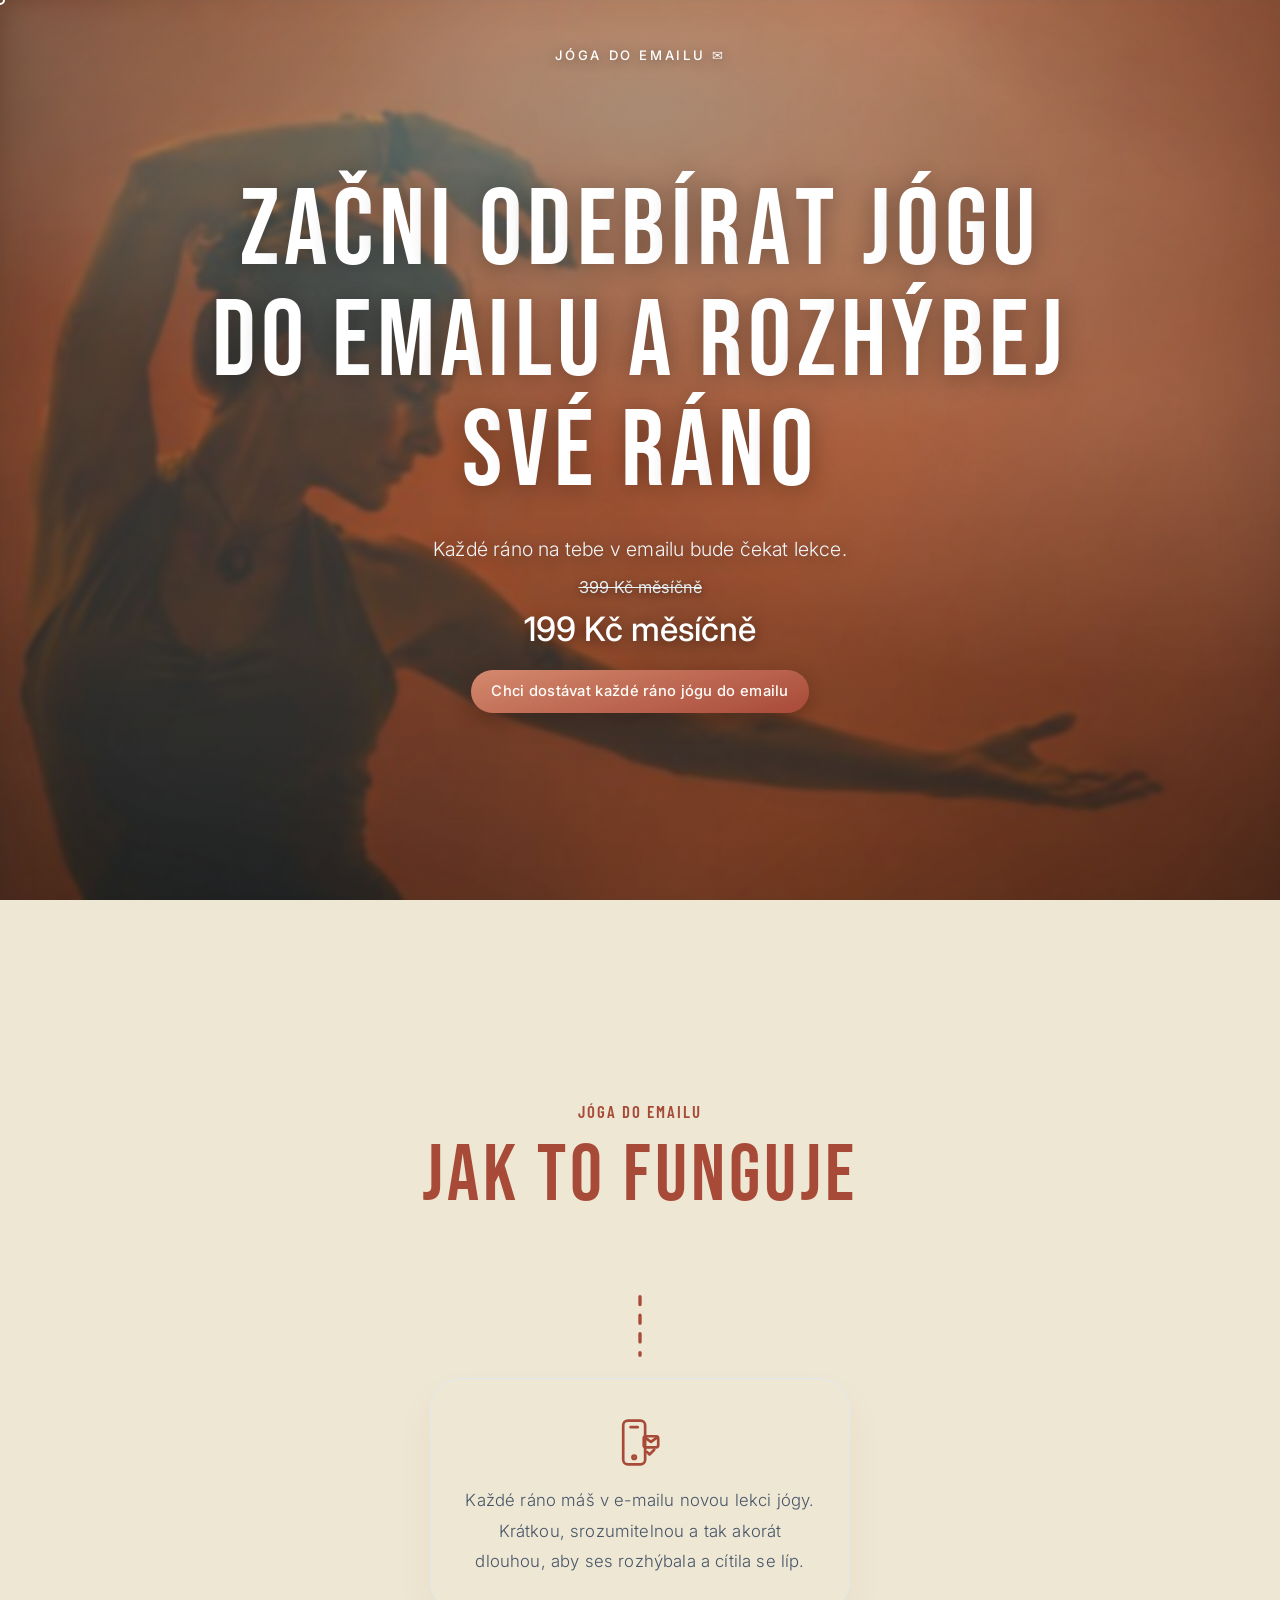
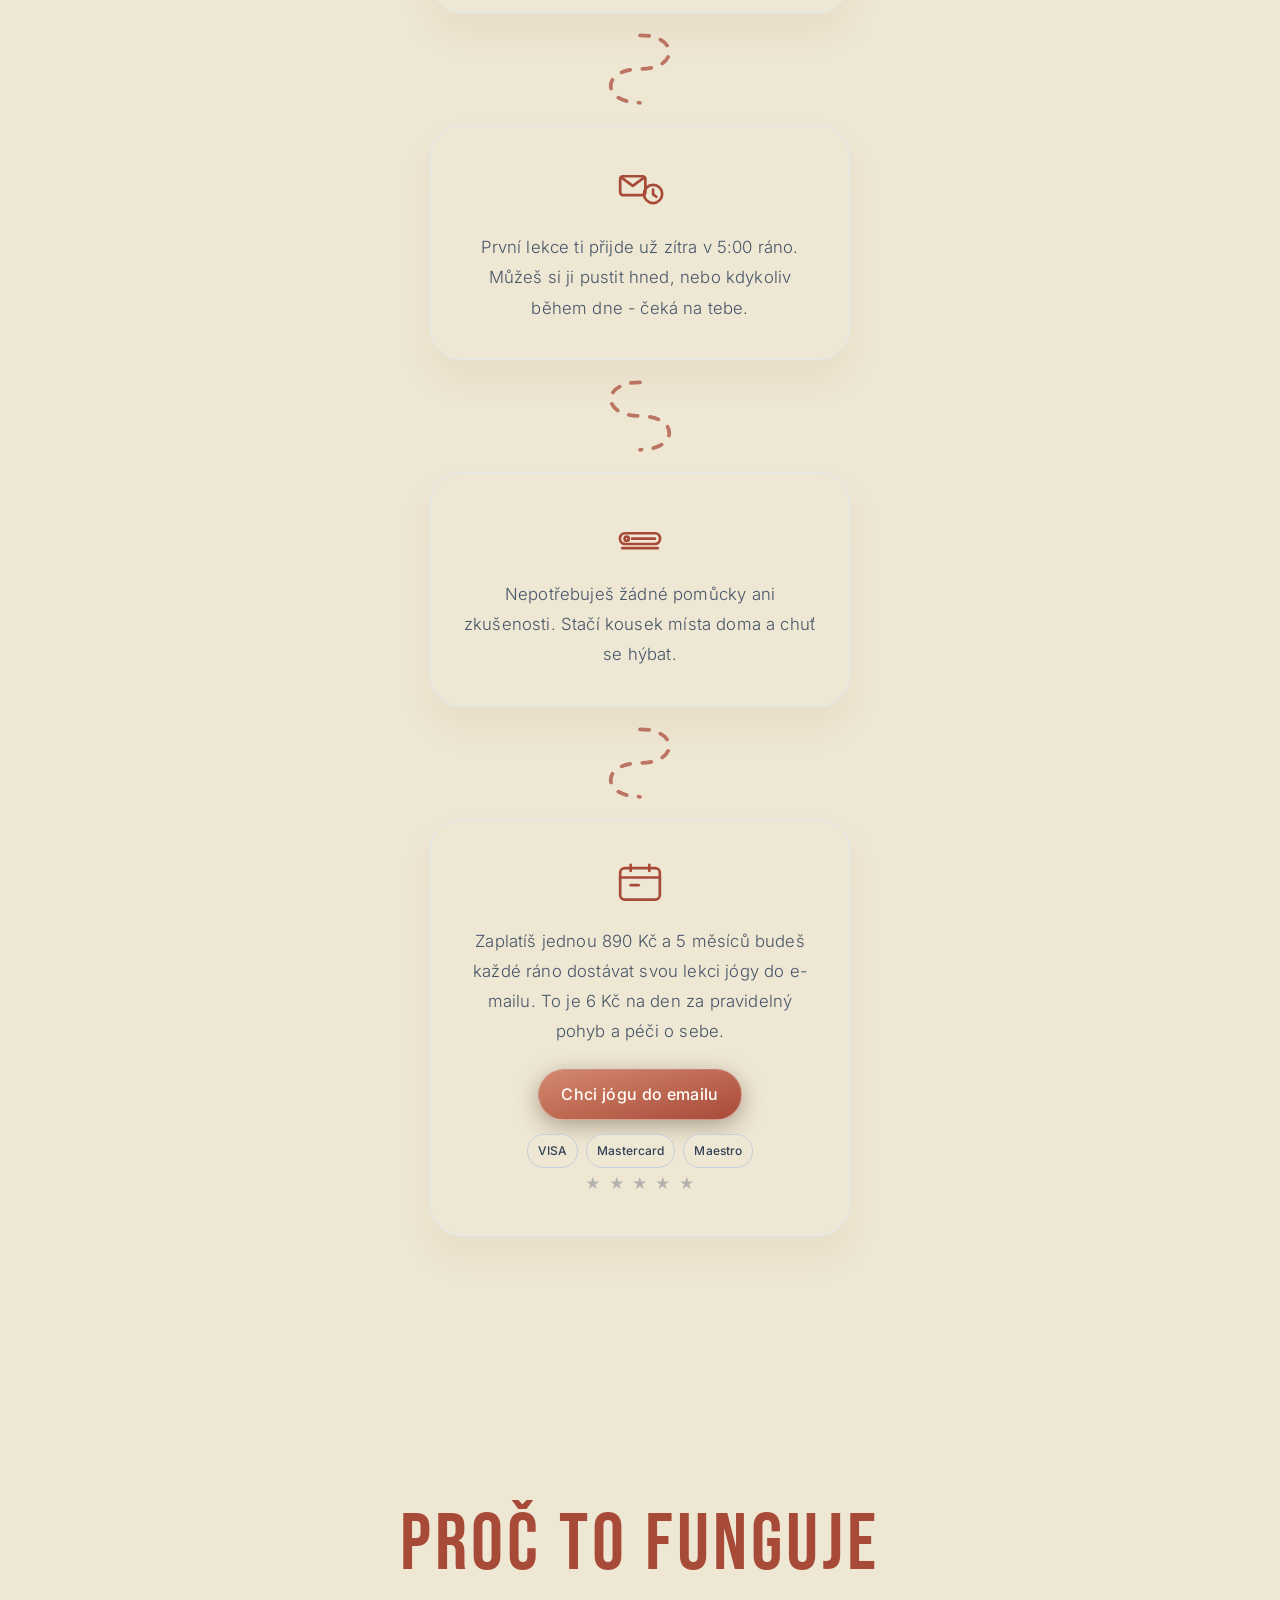
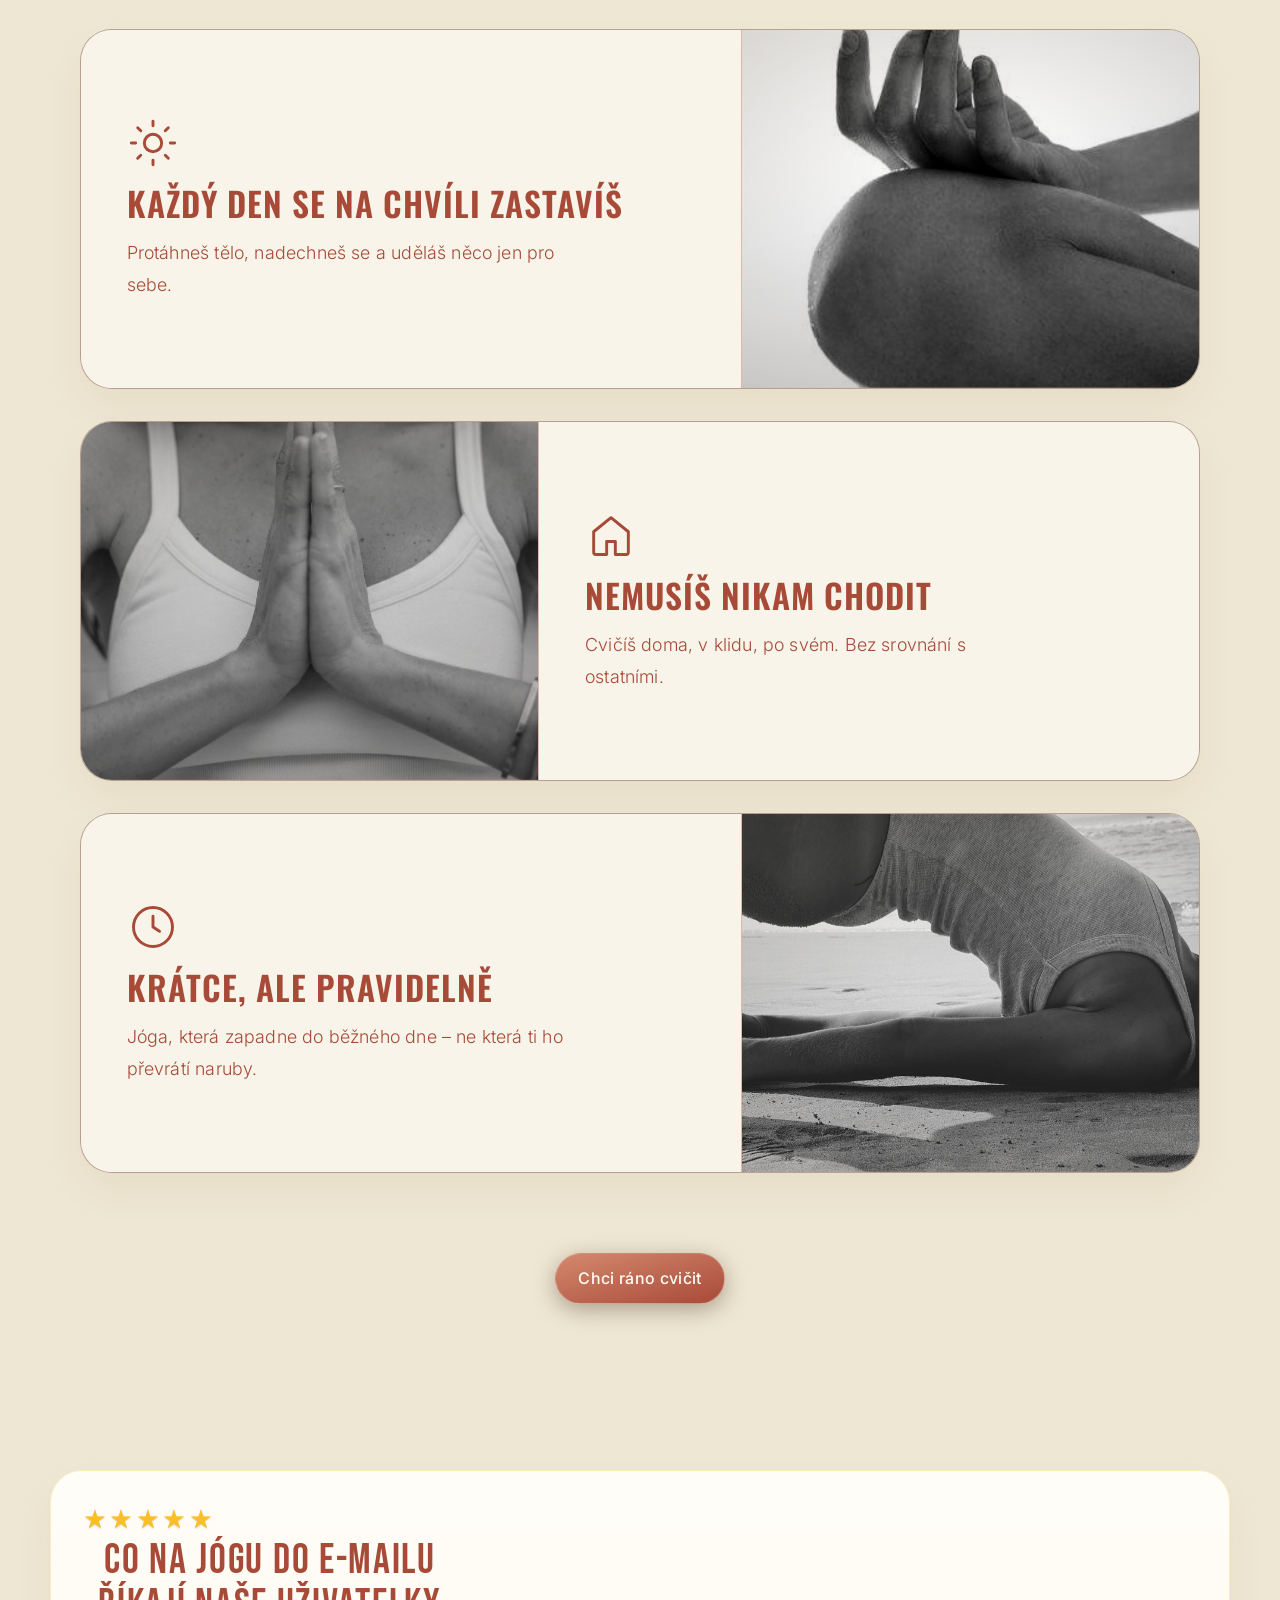
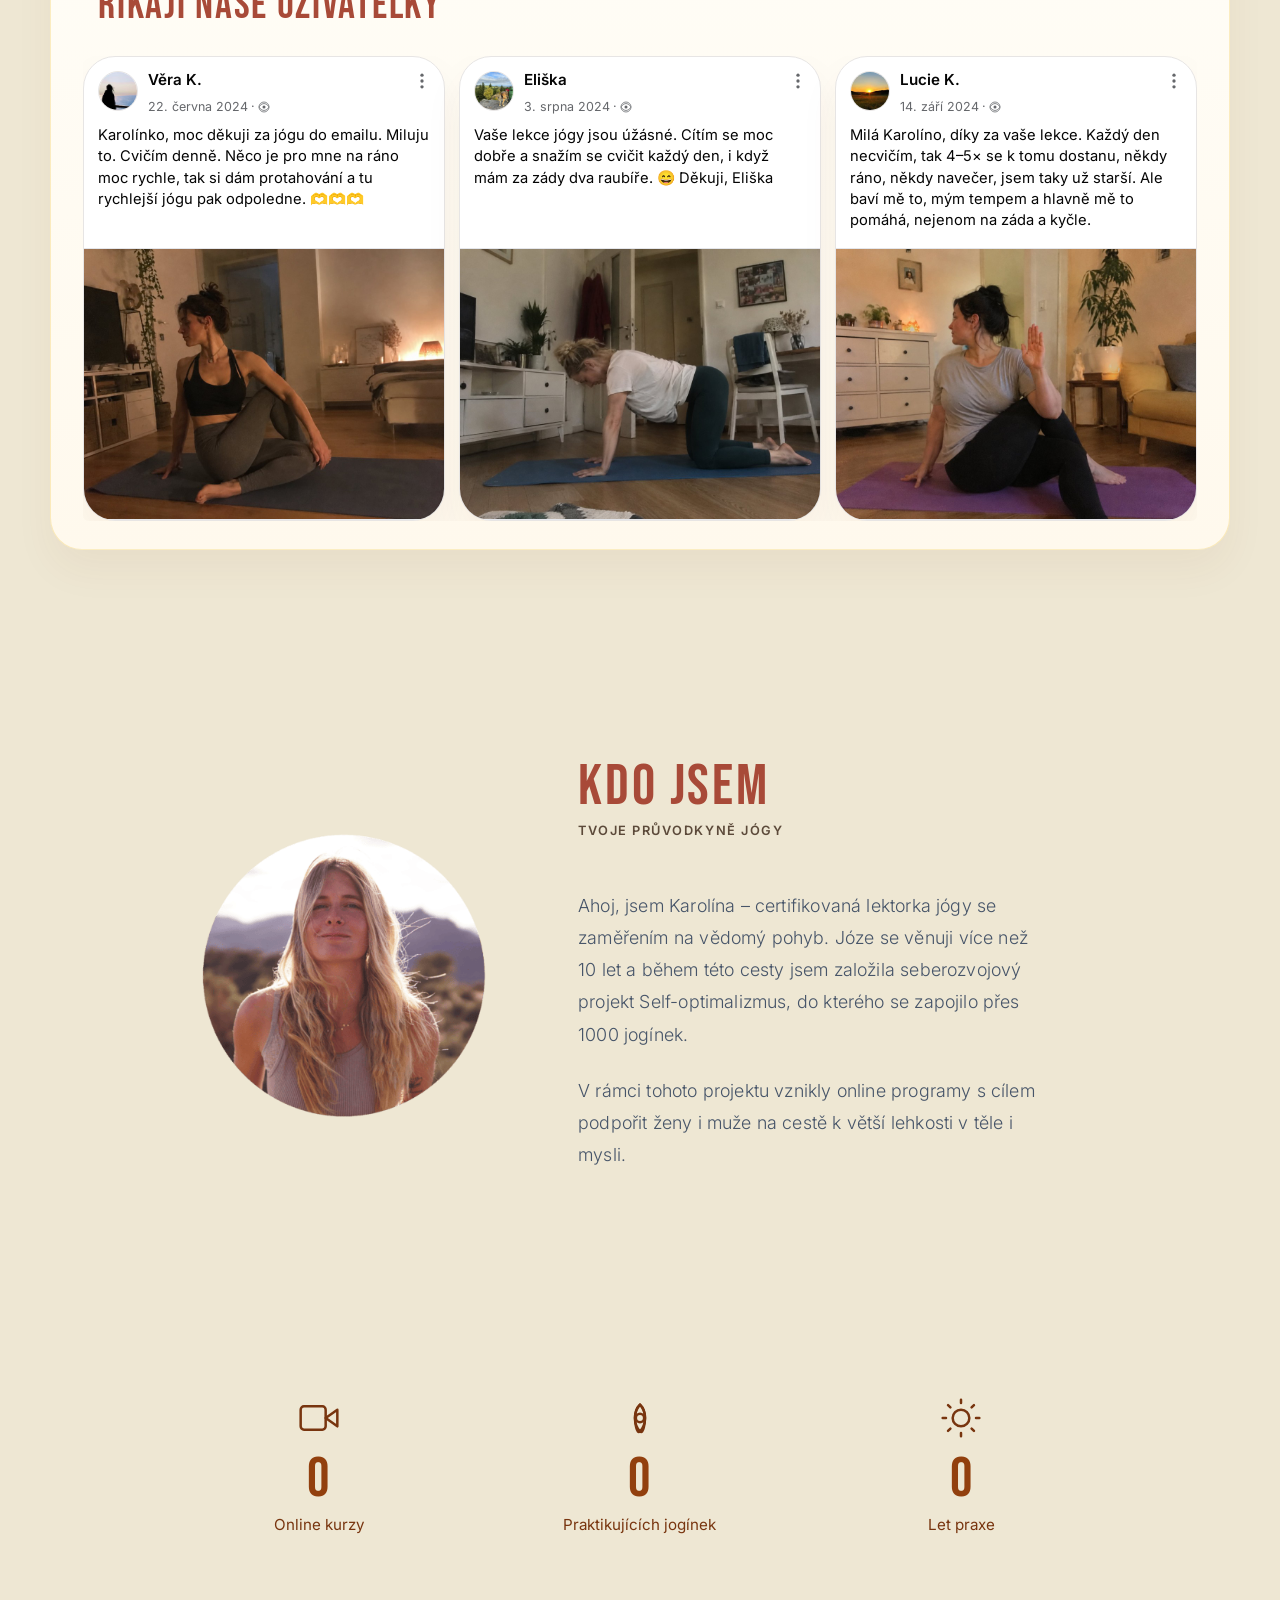
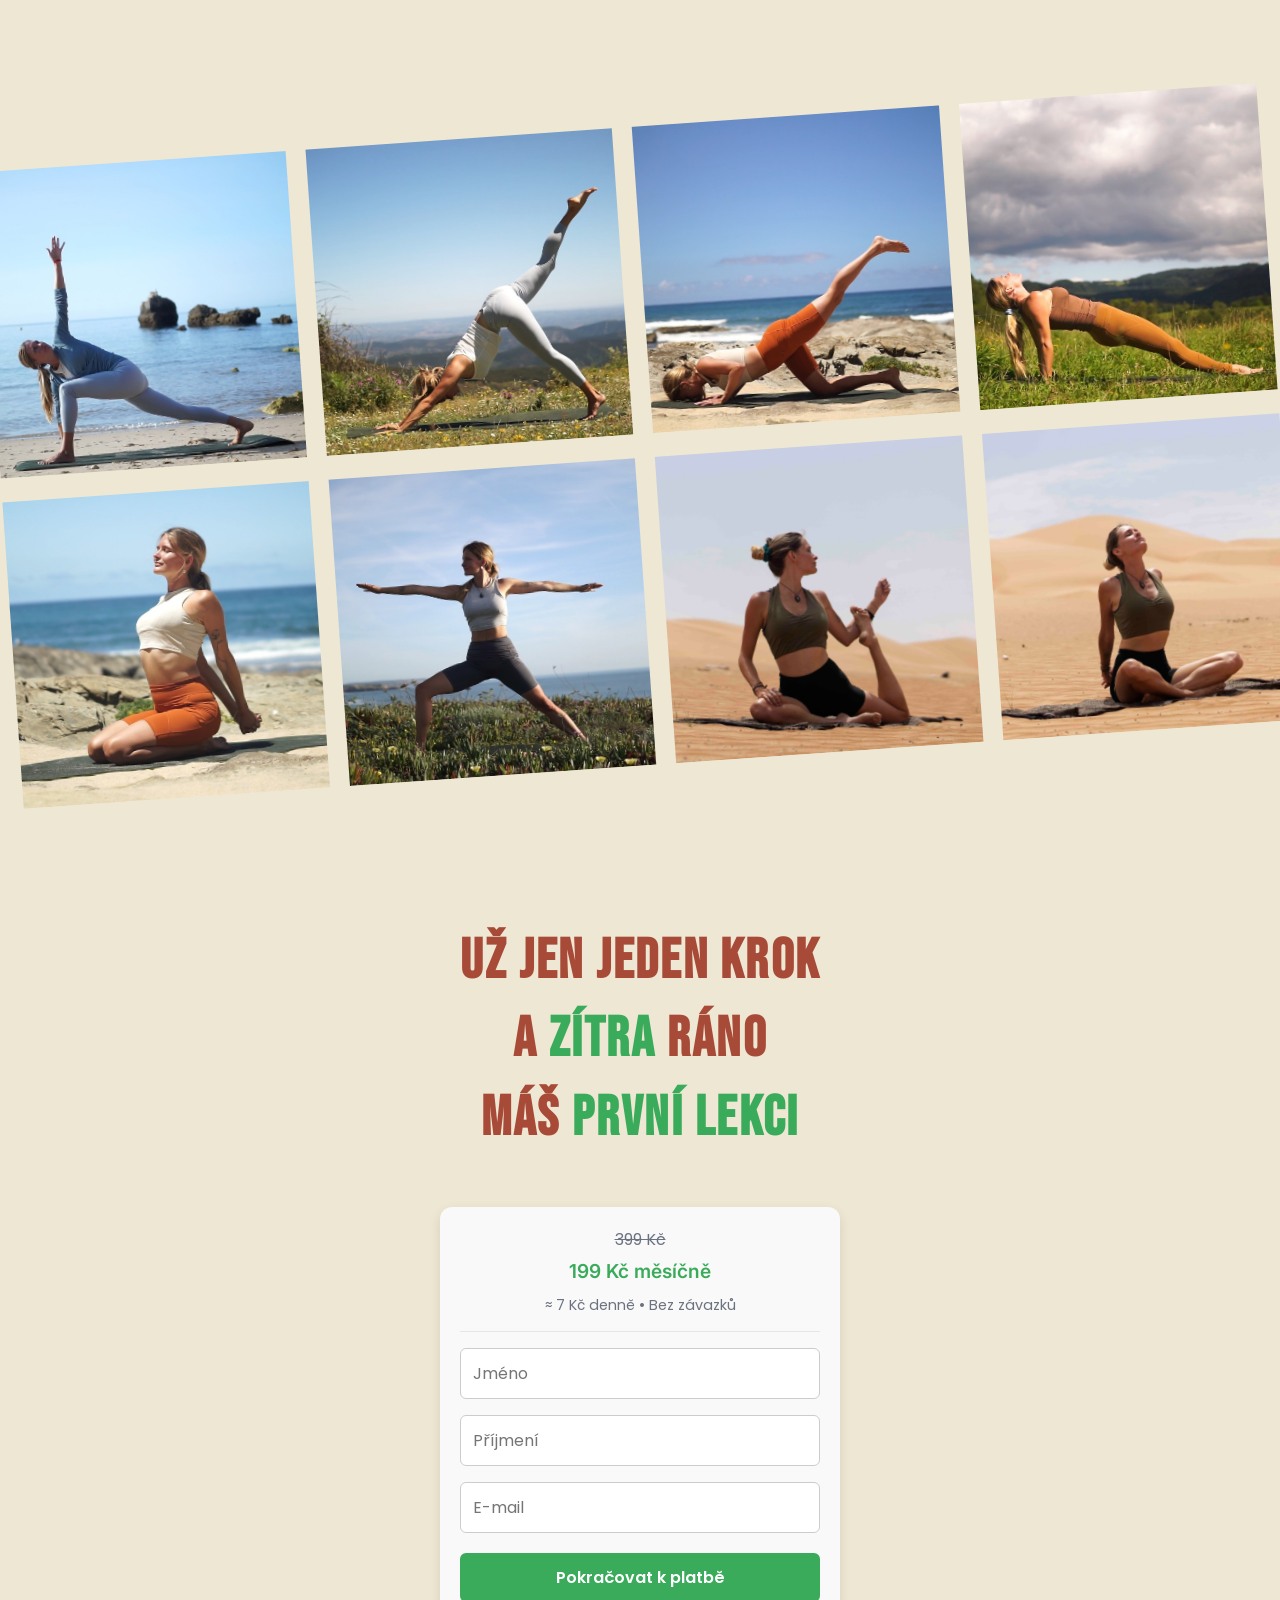
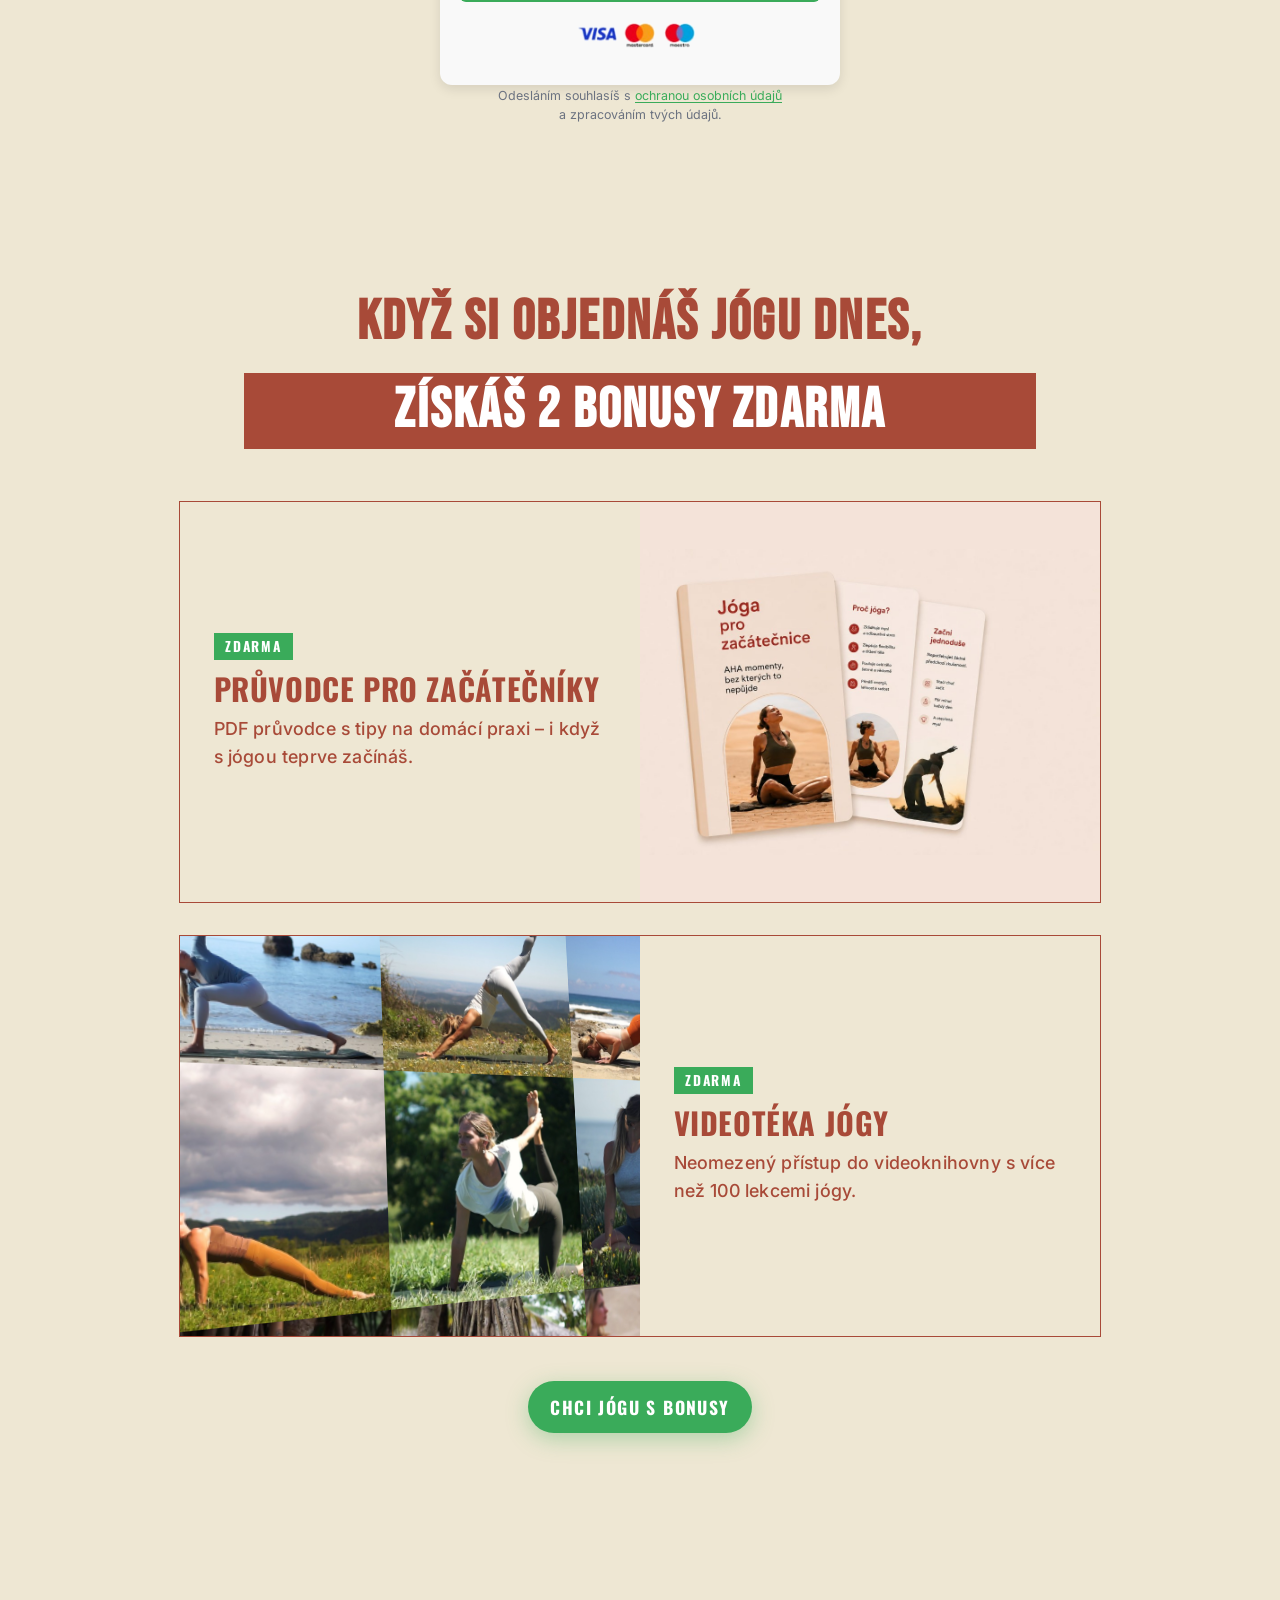
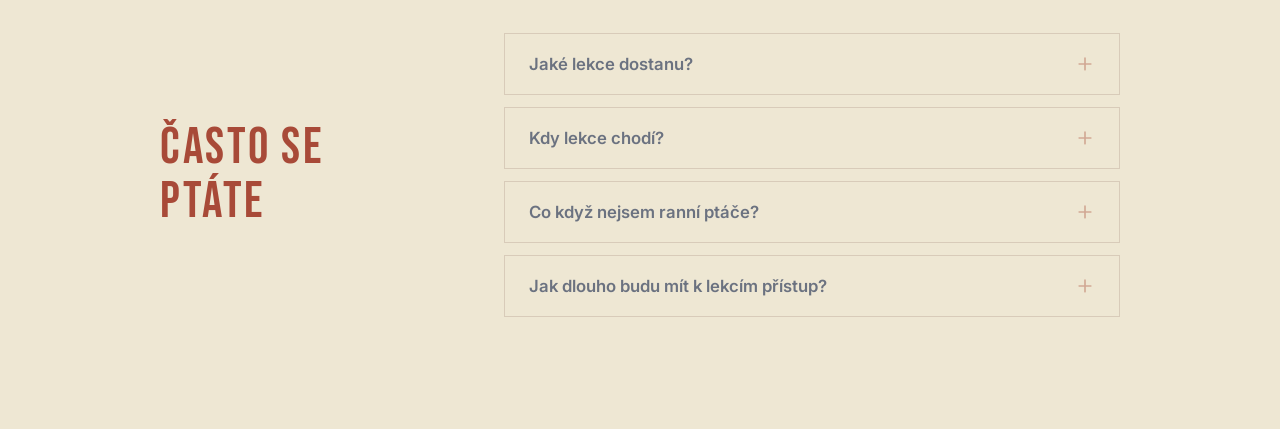
==== commit 53565745: "Sekce Jak to funguje: statický scroll bez GSAP animací karet. Co-authored-by: Cursor <cursoragent@cu" ====
--- a/index.html
+++ b/index.html
@@ -14,7 +14,7 @@
       href="https://fonts.googleapis.com/css2?family=Bebas+Neue&family=Barlow+Condensed:wght@600&family=Inter:wght@300;400;500&family=Oswald:wght@500;600;700&family=Poppins:wght@400;600&display=swap"
       rel="stylesheet"
     />
-    <link rel="stylesheet" href="styles.css?v=20260519-29" />
+    <link rel="stylesheet" href="styles.css?v=20260519-30" />
     <script>
       document.documentElement.classList.add("how-flow-js", "reveal-js");
     </script>
@@ -61,7 +61,7 @@
         </div>
       </section>
 
-      <section class="section how-section reveal-section" id="howSection">
+      <section class="section how-section" id="howSection">
         <div class="container how-wrap">
           <div class="how-section__sticky">
             <p class="how-logo">Jóga do emailu</p>
@@ -654,21 +654,13 @@
         <div class="signup-section__inner">
           <header class="signup-header">
             <h2 class="signup-title" id="signup-heading">
-              <span class="signup-title__line">
-                <span class="signup-title__mark">Už</span>
-                <span class="signup-title__word">jen</span>
-                <span class="signup-title__mark">jeden</span>
-                <span class="signup-title__word">krok</span>
-              </span>
-              <span class="signup-title__line">
-                <span class="signup-title__mark">a</span>
-                <span class="signup-title__mark signup-title__mark--invert">zítra</span>
-                <span class="signup-title__word">ráno</span>
-              </span>
-              <span class="signup-title__line">
-                <span class="signup-title__mark">máš</span>
-                <span class="signup-title__mark signup-title__mark--invert">první lekci</span>
-              </span>
+              <span class="signup-title__line">Už jen jeden krok</span>
+              <span class="signup-title__line"
+                >a <span class="signup-title__accent">zítra</span> ráno</span
+              >
+              <span class="signup-title__line"
+                >máš <span class="signup-title__accent">první lekci</span></span
+              >
             </h2>
           </header>
 
@@ -882,6 +874,6 @@
     <!-- Lokální GSAP = spolehlivé i bez CDN; pořadí: gsap → ScrollTrigger → script -->
     <script src="vendor/gsap.min.js" defer></script>
     <script src="vendor/ScrollTrigger.min.js" defer></script>
-    <script src="script.js?v=20260519-28" defer></script>
+    <script src="script.js?v=20260519-30" defer></script>
   </body>
 </html>
--- a/styles.css
+++ b/styles.css
@@ -858,6 +858,25 @@
   color: #475569;
 }
 
+/* Statická sekce – vše viditelné, bez scroll animací karet */
+.how-section--static .how-flow-card,
+.how-section--static .how-flow-card__inner {
+  opacity: 1 !important;
+  transform: none !important;
+}
+
+.how-section--static .how-flow-card {
+  position: relative;
+  left: auto;
+  top: auto;
+  margin-inline: auto;
+}
+
+.how-section--static .how-flow {
+  min-height: 0;
+  width: min(520px, 92vw);
+}
+
 .how-section {
   background: var(--cream);
   /* Vzduch od hero / od sousedních sekcí + uvnitř bloku */
@@ -2204,29 +2223,8 @@
   margin-top: 0.1em;
 }
 
-.signup-title__word {
-  display: inline-block;
-  margin: 0 0.06em;
-  color: var(--terracotta-text);
-}
-
-/* Na přeskáčku: tmavý pas + světlé písmo */
-.signup-title__mark {
-  display: inline-block;
-  margin: 0 0.06em;
-  padding: 0.04em 0.32em 0.02em;
-  color: #fff;
-  background: var(--terracotta-text);
-  border-radius: 3px;
-  line-height: 1.05;
-  white-space: nowrap;
-}
-
-/* zítra, první lekci – naopak: světlý pas + tmavé písmo */
-.signup-title__mark--invert {
-  color: var(--terracotta-text);
-  background: #fff;
-  box-shadow: inset 0 0 0 1px rgba(168, 74, 56, 0.32);
+.signup-title__accent {
+  color: var(--bonus-green);
 }
 
 .signup-subtitle {
@@ -3196,8 +3194,4 @@
     max-width: 100%;
     margin-inline: auto;
   }
-
-  .signup-title__mark {
-    padding: 0.03em 0.24em 0.02em;
-  }
-}
+}
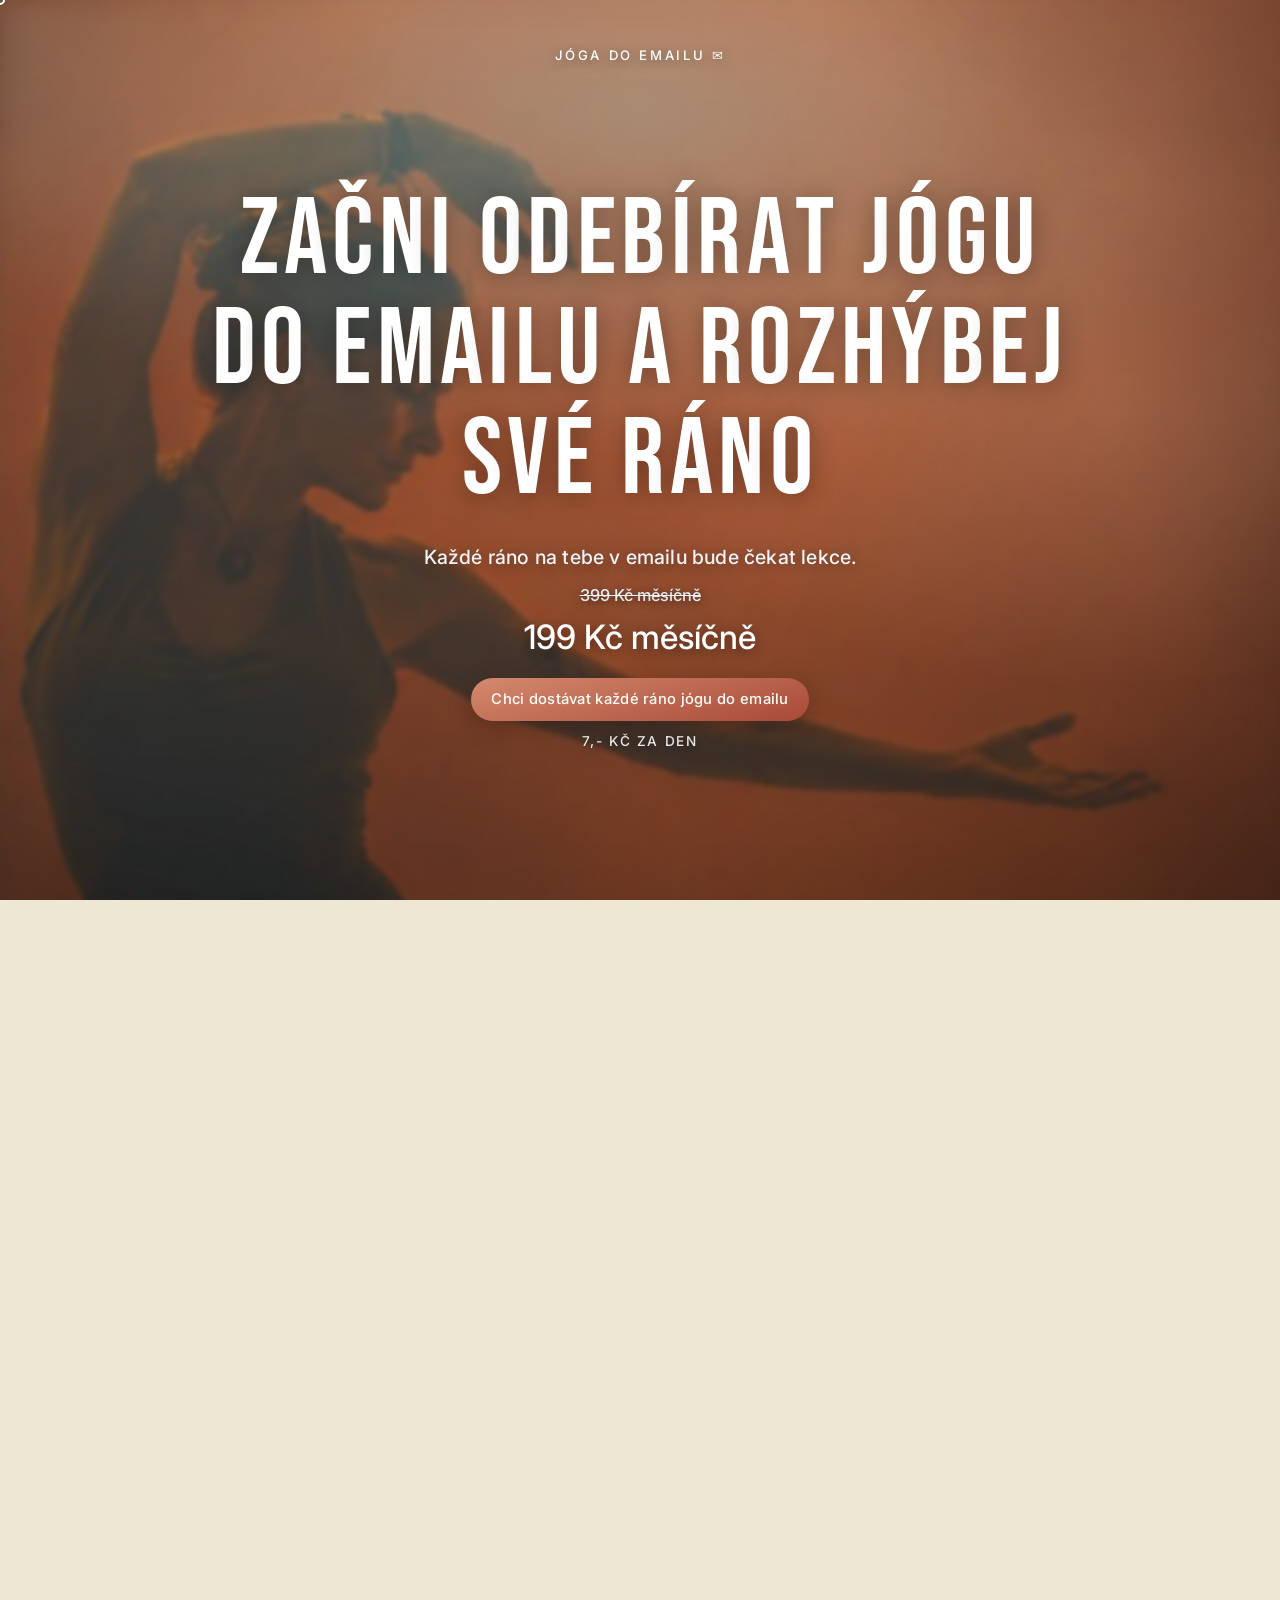
==== commit b344c1b8: "Vylepsit plynulost scrollu a sjednotit chovani Obnovuje hero intro a scrollytelling v sekci Jak to f" ====
--- a/index.html
+++ b/index.html
@@ -1,4 +1,4 @@
-<!doctype html>
+<!DOCTYPE html>
 <html lang="cs">
   <head>
     <meta charset="UTF-8" />
@@ -11,10 +11,119 @@
     <link rel="preconnect" href="https://fonts.googleapis.com" />
     <link rel="preconnect" href="https://fonts.gstatic.com" crossorigin />
     <link
-      href="https://fonts.googleapis.com/css2?family=Bebas+Neue&family=Barlow+Condensed:wght@600&family=Inter:wght@300;400;500&family=Oswald:wght@500;600;700&family=Poppins:wght@400;600&display=swap"
+      href="https://fonts.googleapis.com/css2?family=Bebas+Neue&family=Barlow+Condensed:wght@600&family=Inter:wght@300;400;500&family=Oswald:wght@500;600;700&family=Poppins:wght@400;600&family=Playfair+Display:wght@700&family=Lora:wght@400;500&display=swap"
       rel="stylesheet"
     />
-    <link rel="stylesheet" href="styles.css?v=20260519-30" />
+    <link rel="stylesheet" href="styles.css?v=20260602-7" />
+    <script src="gsap.min.js"></script>
+    <script src="scrolltrigger.min.js"></script>
+    <style>
+      .how-scrolly {
+        background: var(--cream);
+      }
+
+      #pinWrap {
+        width: 100%;
+      }
+
+      #stage {
+        width: 100%;
+        height: 100vh;
+        height: 100dvh;
+        position: relative;
+        overflow: hidden;
+        background: var(--cream);
+      }
+
+      #titleBlock {
+        position: absolute;
+        width: 100%;
+        text-align: center;
+        left: 0;
+        z-index: 10;
+        pointer-events: none;
+      }
+
+      #titleBlock .how-logo {
+        margin-bottom: 12px;
+      }
+
+      #scrollHint {
+        position: fixed;
+        bottom: 1.75rem;
+        left: 50%;
+        transform: translateX(-50%);
+        display: flex;
+        flex-direction: column;
+        align-items: center;
+        gap: 5px;
+        color: var(--terracotta-text);
+        opacity: 0;
+        visibility: hidden;
+        z-index: 120;
+        pointer-events: none;
+        transition: opacity 0.35s, visibility 0.35s;
+      }
+
+      #scrollHint.is-active {
+        opacity: 1;
+        visibility: visible;
+      }
+
+      #scrollHint span {
+        font-size: 11px;
+        font-weight: 500;
+        letter-spacing: 0.15em;
+        text-transform: uppercase;
+        font-family: "Inter", sans-serif;
+      }
+
+      #scrollHint svg {
+        width: 16px;
+        height: 16px;
+        stroke: var(--terracotta-text);
+        fill: none;
+        stroke-width: 2;
+        animation: how-bob 2s ease-in-out infinite;
+      }
+
+      @keyframes how-bob {
+        0%,
+        100% {
+          transform: translateY(0);
+        }
+        50% {
+          transform: translateY(5px);
+        }
+      }
+
+      .how-scrolly #stage .how-flow-card {
+        position: absolute;
+        left: 50%;
+        z-index: 5;
+        width: min(420px, 88vw);
+        max-width: none;
+        margin-inline: 0;
+        will-change: transform, opacity;
+        transition: none;
+      }
+
+      .how-scrolly #stage .how-flow-card__inner {
+        opacity: 1;
+        transform: none;
+      }
+
+      .how-scrolly #stage .how-flow-card--final .how-rating__star {
+        color: #f5b301;
+        opacity: 1;
+        transform: scale(1);
+      }
+
+      .how-scrolly #stage .how-flow-card p strong {
+        color: var(--terracotta-text);
+        font-weight: 500;
+      }
+    </style>
     <script>
       document.documentElement.classList.add("how-flow-js", "reveal-js");
     </script>
@@ -38,58 +147,63 @@
         </svg>
       </span>
     </div>
+    <div class="page-scroll" id="pageScroll" aria-hidden="true">
+      <div class="page-scroll__track" id="pageScrollTrack">
+        <div class="page-scroll__thumb" id="pageScrollThumb"></div>
+      </div>
+    </div>
     <main>
-      <section class="dream-hero" id="objednat">
-        <div class="hero-shadows" aria-hidden="true"></div>
-        <div class="overlay"></div>
-        <div class="brand brand--hero-top">JÓGA DO EMAILU <span aria-hidden="true">✉</span></div>
-        <div class="container dream-content">
-          <h1>
-            <span class="h1-line">ZAČNI ODEBÍRAT JÓGU</span>
-            <span class="h1-line">DO EMAILU A ROZHÝBEJ</span>
-            <span class="h1-line">SVÉ RÁNO</span>
-          </h1>
-
-          <p class="subtitle">Každé ráno na tebe v emailu bude čekat lekce.</p>
-
-          <div class="price-block">
-            <p class="old-price">399 Kč měsíčně</p>
-            <p class="new-price">199 Kč měsíčně</p>
-          </div>
-
-          <a class="btn btn-primary btn-hero-cta premium-button" href="#"><span class="btn-hero-cta__text">Chci dostávat každé ráno jógu do emailu</span></a>
+      <div class="hero-intro-scroll" id="heroIntroScroll">
+        <div class="hero-intro-pin">
+          <section class="dream-hero" id="objednat">
+            <div class="hero-shadows" aria-hidden="true"></div>
+            <div class="overlay"></div>
+            <div class="brand brand--hero-top">JÓGA DO EMAILU <span aria-hidden="true">✉</span></div>
+            <div class="container dream-content">
+              <h1>
+                <span class="h1-line">ZAČNI ODEBÍRAT JÓGU</span>
+                <span class="h1-line">DO EMAILU A ROZHÝBEJ</span>
+                <span class="h1-line">SVÉ RÁNO</span>
+              </h1>
+              <p class="subtitle">Každé ráno na tebe v emailu bude čekat lekce.</p>
+              <div class="price-block">
+                <p class="old-price">399 Kč měsíčně</p>
+                <p class="new-price">199 Kč měsíčně</p>
+              </div>
+              <a class="btn btn-primary btn-hero-cta premium-button" href="#registrace">
+                <span class="btn-hero-cta__text">Chci dostávat každé ráno jógu do emailu</span>
+              </a>
+              <p class="hero-cta-note">7,- Kč za den</p>
+            </div>
+          </section>
+          <div class="hero-intro-cream" aria-hidden="true"></div>
+          <div class="hero-intro-video" aria-label="Úvodní video">
+            <div class="intro-video-frame">
+              <video
+                class="intro-video-el"
+                autoplay
+                muted
+                loop
+                playsinline
+                preload="auto"
+                aria-label="Jóga do emailu - úvodní video"
+              >
+                <source src="./assets/jogadoemailu.mp4" type="video/mp4" />
+              </video>
+            </div>
+          </div>
         </div>
-      </section>
-
-      <section class="section how-section" id="howSection">
-        <div class="container how-wrap">
-          <div class="how-section__sticky">
-            <p class="how-logo">Jóga do emailu</p>
-            <div class="how-section__title-row">
-              <div
-                class="how-section__progress"
-                id="howProgressTrack"
-                role="progressbar"
-                aria-valuemin="0"
-                aria-valuemax="100"
-                aria-valuenow="0"
-                aria-labelledby="howHeading"
-              >
-                <div class="how-section__progress-fill" id="howProgressFill"></div>
-              </div>
+      </div>
+
+      <div class="how-scrolly" id="howSection" aria-labelledby="howHeading">
+        <div id="pinWrap">
+          <div id="stage">
+            <div id="titleBlock">
+              <p class="how-logo">Jóga do emailu</p>
               <h2 id="howHeading">Jak to funguje</h2>
             </div>
-          </div>
-          <div class="how-flow" id="howFlow">
-            <div class="how-flow-connector how-flow-connector--intro" aria-hidden="true">
-              <svg viewBox="0 0 120 96" fill="none" xmlns="http://www.w3.org/2000/svg">
-                <path
-                  class="how-flow-connector__path"
-                  d="M60 4 C60 28 60 52 60 92"
-                />
-              </svg>
-            </div>
-            <article class="how-flow-card" data-how-index="0">
+
+            <article id="card1" class="how-flow-card card">
               <div class="how-flow-card__inner">
                 <div class="flow-icon flow-icon--how-0" aria-hidden="true">
                   <svg viewBox="0 0 24 24" fill="none" role="img">
@@ -107,15 +221,8 @@
                 </p>
               </div>
             </article>
-            <div class="how-flow-connector" data-how-connector="0" aria-hidden="true">
-              <svg viewBox="0 0 120 96" fill="none" xmlns="http://www.w3.org/2000/svg">
-                <path
-                  class="how-flow-connector__path"
-                  d="M60 3 C112 3 112 48 60 48 C8 48 8 93 60 93"
-                />
-              </svg>
-            </div>
-            <article class="how-flow-card" data-how-index="1">
+
+            <article id="card2" class="how-flow-card card">
               <div class="how-flow-card__inner">
                 <div class="flow-icon flow-icon--how-1" aria-hidden="true">
                   <svg viewBox="0 0 24 24" fill="none" role="img">
@@ -131,15 +238,8 @@
                 </p>
               </div>
             </article>
-            <div class="how-flow-connector how-flow-connector--flip" data-how-connector="1" aria-hidden="true">
-              <svg viewBox="0 0 120 96" fill="none" xmlns="http://www.w3.org/2000/svg">
-                <path
-                  class="how-flow-connector__path"
-                  d="M60 3 C112 3 112 48 60 48 C8 48 8 93 60 93"
-                />
-              </svg>
-            </div>
-            <article class="how-flow-card" data-how-index="2">
+
+            <article id="card3" class="how-flow-card card">
               <div class="how-flow-card__inner">
                 <div class="flow-icon flow-icon--how-2" aria-hidden="true">
                   <svg viewBox="0 0 24 24" fill="none" role="img">
@@ -155,15 +255,8 @@
                 </p>
               </div>
             </article>
-            <div class="how-flow-connector" data-how-connector="2" aria-hidden="true">
-              <svg viewBox="0 0 120 96" fill="none" xmlns="http://www.w3.org/2000/svg">
-                <path
-                  class="how-flow-connector__path"
-                  d="M60 3 C112 3 112 48 60 48 C8 48 8 93 60 93"
-                />
-              </svg>
-            </div>
-            <article class="how-flow-card how-flow-card--final" data-how-index="3">
+
+            <article id="card4" class="how-flow-card card how-flow-card--final">
               <div class="how-flow-card__inner">
                 <div class="flow-icon flow-icon--how-3" aria-hidden="true">
                   <svg viewBox="0 0 24 24" fill="none" role="img">
@@ -173,12 +266,8 @@
                     <path d="M8 12.5h3.4"></path>
                   </svg>
                 </div>
-                <p>
-                  Zaplatíš jednou 890 Kč a 5 měsíců budeš každé ráno dostávat svou
-                  lekci jógy do e-mailu. To je 6 Kč na den za pravidelný pohyb a péči
-                  o sebe.
-                </p>
-                <a class="btn btn-primary btn-flow-cta flow-cta" href="#objednat">Chci jógu do emailu</a>
+                <p>Zaplatíš 180,- Kč měsíčně a každé ráno máš v emailu lekci. To je 7,- Kč za den.</p>
+                <a class="btn btn-primary btn-flow-cta flow-cta" href="#registrace">Chci jógu do emailu</a>
                 <p class="payment-logos" aria-label="Platební metody">
                   <span>VISA</span><span>Mastercard</span><span>Maestro</span>
                 </p>
@@ -193,9 +282,15 @@
             </article>
           </div>
         </div>
-      </section>
-
-      <section class="section alt section--why reveal-section" aria-labelledby="why-heading">
+        <div id="scrollHint" aria-hidden="true">
+          <span>SCROLLUJ</span>
+          <svg viewBox="0 0 16 16" aria-hidden="true">
+            <polyline points="4,6 8,10 12,6" />
+          </svg>
+        </div>
+      </div>
+
+      <section class="section alt section--why" aria-labelledby="why-heading">
         <div class="container why-steps-wrap">
           <h2 class="why-title" id="why-heading">Proč to funguje</h2>
 
@@ -297,13 +392,11 @@
             </article>
           </div>
 
-
+          <div class="why-cta-wrap">
+            <a class="btn btn-primary btn-flow-cta" href="#registrace">Chci ráno cvičit</a>
+          </div>
         </div>
       </section>
-
-      <div class="testimonials-cta-wrap reveal-section">
-        <a class="btn btn-primary btn-flow-cta" href="#registrace">Chci ráno cvičit</a>
-      </div>
 
       <section class="social-testimonials reveal-section" aria-labelledby="social-testimonials-heading">
         <div class="social-testimonials__outer">
@@ -505,41 +598,6 @@
         </div>
       </section>
 
-      <section class="section reveal-section">
-        <div class="container">
-          <article class="about-card">
-            <div class="about-card__portrait-wrap">
-              <div class="about-card__portrait-inner">
-                <img
-                  class="about-card__portrait"
-                  src="./assets/karolina-portrait.png"
-                  alt="Karolína – lektorka jógy"
-                  width="320"
-                  height="570"
-                  loading="lazy"
-                  decoding="async"
-                />
-              </div>
-            </div>
-            <div class="about-card__header">
-              <h2 class="about-card__title">Kdo jsem</h2>
-              <p class="about-card__subtitle">Tvoje průvodkyně jógy</p>
-            </div>
-            <div class="about-card__body">
-              <p class="about-card__text">
-                Ahoj, jsem Karolína – certifikovaná lektorka jógy se zaměřením na vědomý pohyb.
-                Józe se věnuji více než 10 let a během této cesty jsem založila seberozvojový
-                projekt Self-optimalizmus, do kterého se zapojilo přes 1000 jogínek.
-              </p>
-              <p class="about-card__text">
-                V rámci tohoto projektu vznikly online programy s cílem podpořit ženy i muže na
-                cestě k větší lehkosti v těle i mysli.
-              </p>
-            </div>
-          </article>
-        </div>
-      </section>
-
       <section class="stats-bar reveal-section" aria-label="Statistiky">
         <div class="stats-bar__inner">
           <div class="stats-block">
@@ -555,9 +613,8 @@
           <div class="stats-block">
             <span class="stats-block__icon" aria-hidden="true">
               <svg viewBox="0 0 24 24" fill="none" stroke="currentColor" stroke-width="1.5" stroke-linecap="round" stroke-linejoin="round">
-                <path d="M12 4c-2 2-3 5-3 8s1 6 3 8 3-5 3-8-1-6-3-8z"/>
-                <path d="M12 4c2 2 3 5 3 8s-1 6-3 8-3-5-3-8 1-6 3-8z"/>
-                <circle cx="12" cy="12" r="2.5"/>
+                <circle cx="12" cy="8" r="3.5"/>
+                <path d="M6 20c0-3.3 2.7-6 6-6s6 2.7 6 6"/>
               </svg>
             </span>
             <span class="stats-block__number" data-count="1000">0</span>
@@ -654,13 +711,11 @@
         <div class="signup-section__inner">
           <header class="signup-header">
             <h2 class="signup-title" id="signup-heading">
-              <span class="signup-title__line">Už jen jeden krok</span>
-              <span class="signup-title__line"
-                >a <span class="signup-title__accent">zítra</span> ráno</span
-              >
-              <span class="signup-title__line"
-                >máš <span class="signup-title__accent">první lekci</span></span
-              >
+              <span class="signup-title__line signup-title__line--dark">Už jen jeden</span>
+              <span class="signup-title__line signup-title__line--accent">krok</span>
+              <span class="signup-title__line signup-title__line--dark">a zítra ráno</span>
+              <span class="signup-title__line signup-title__line--accent">máš první</span>
+              <span class="signup-title__line signup-title__line--accent">lekci</span>
             </h2>
           </header>
 
@@ -814,14 +869,14 @@
           </div>
 
           <div class="bonus-cta-wrap">
-            <a class="btn btn-bonus-cta" href="#registrace">Chci jógu s bonusy</a>
+            <a class="btn btn-primary btn-flow-cta" href="#registrace">Chci jógu s bonusy</a>
           </div>
         </div>
       </section>
 
       <section class="faq-section reveal-section" aria-labelledby="faq-heading">
         <div class="faq-wrap">
-          <h2 class="faq-title" id="faq-heading">ČASTO SE PTÁTE</h2>
+          <h2 class="faq-title" id="faq-heading">FAQ</h2>
           <div class="faq-list" role="list">
           <div class="faq-item" role="listitem">
             <button type="button" class="faq-question" aria-expanded="false" aria-controls="faq-answer-1" id="faq-question-1" data-faq-toggle>
@@ -870,10 +925,326 @@
         </div>
         </div>
       </section>
+
+      <section class="section reveal-section">
+        <div class="container">
+          <article class="about-card">
+            <div class="about-card__portrait-wrap">
+              <div class="about-card__portrait-inner">
+                <img
+                  class="about-card__portrait"
+                  src="./assets/karolina-portrait.png"
+                  alt="Karolína – lektorka jógy"
+                  width="320"
+                  height="570"
+                  loading="lazy"
+                  decoding="async"
+                />
+              </div>
+            </div>
+            <div class="about-card__header">
+              <h2 class="about-card__title">Kdo jsem</h2>
+              <p class="about-card__subtitle">Tvoje průvodkyně jógou</p>
+            </div>
+            <div class="about-card__body">
+              <p class="about-card__text">
+                Ahoj, jsem Karolína – certifikovaná lektorka jógy se zaměřením na vědomý pohyb.
+                Józe se věnuji více než 10 let a během této cesty jsem založila seberozvojový
+                projekt Self-optimalizmus, do kterého se zapojilo přes 1000 jogínek.
+              </p>
+              <p class="about-card__text">
+                V rámci tohoto projektu vznikly online programy s cílem podpořit ženy i muže na
+                cestě k větší lehkosti v těle i mysli.
+              </p>
+            </div>
+          </article>
+        </div>
+      </section>
     </main>
-    <!-- Lokální GSAP = spolehlivé i bez CDN; pořadí: gsap → ScrollTrigger → script -->
-    <script src="vendor/gsap.min.js" defer></script>
-    <script src="vendor/ScrollTrigger.min.js" defer></script>
-    <script src="script.js?v=20260519-30" defer></script>
+
+    <script>
+      (function () {
+        let lenis = null;
+
+        function loadLenisScript() {
+          return new Promise((resolve) => {
+            if (typeof Lenis !== "undefined") {
+              resolve();
+              return;
+            }
+            const existing = document.querySelector('script[data-lenis="1"]');
+            if (existing) {
+              existing.addEventListener("load", () => resolve(), { once: true });
+              return;
+            }
+            const script = document.createElement("script");
+            script.src = "./lenis.min.js";
+            script.dataset.lenis = "1";
+            script.onload = () => resolve();
+            script.onerror = () => resolve();
+            document.body.appendChild(script);
+          });
+        }
+
+        function loadHeroIntroVideo() {
+          const videoEl = document.querySelector(".hero-intro-video video");
+          if (!videoEl || videoEl.dataset.loaded === "1") return;
+          videoEl.dataset.loaded = "1";
+
+          // Autoplay bývá OK jen pokud je muted. Přesto zkusíme play() jednou.
+          try {
+            const p = videoEl.play();
+            if (p && typeof p.catch === "function") p.catch(() => {});
+          } catch (_) {}
+        }
+
+        // Poster reveal removed: video loads & plays immediately via iframe src.
+
+        // ensureVimeoSpeed removed: it could cause video restart.
+
+        let applyHeroProgressGlobal = null;
+
+        function setupHeroScrollScrub() {
+          const scrollRoot = document.getElementById("heroIntroScroll");
+          const pin = document.querySelector(".hero-intro-pin");
+          if (!scrollRoot || !pin || !applyHeroProgressGlobal) return null;
+
+          ScrollTrigger.getById("heroIntroScrub")?.kill();
+
+          const endDistance = () => window.innerHeight;
+
+          return ScrollTrigger.create({
+            id: "heroIntroScrub",
+            trigger: scrollRoot,
+            start: "top top",
+            end: () => `+=${endDistance()}`,
+            pin,
+            scrub: 0.65,
+            anticipatePin: 1,
+            invalidateOnRefresh: true,
+            onUpdate: (self) => applyHeroProgressGlobal(self.progress),
+          });
+        }
+
+        function syncLenisToHeroVideo(lenisInstance) {
+          const heroST = ScrollTrigger.getById("heroIntroScrub");
+          if (!heroST || !lenisInstance) return;
+          lenisInstance.scrollTo(heroST.end, { immediate: true });
+        }
+
+        function initHeroIntroReveal(onReady) {
+          const scrollRoot = document.getElementById("heroIntroScroll");
+          const pin = document.querySelector(".hero-intro-pin");
+          const hero = pin && pin.querySelector(".dream-hero");
+          const cream = pin && pin.querySelector(".hero-intro-cream");
+          const video = pin && pin.querySelector(".hero-intro-video");
+          const heroUi = pin && pin.querySelectorAll(".dream-content, .brand--hero-top, .hero-shadows, .overlay");
+
+          if (!scrollRoot || !pin || !hero || !cream || !video) {
+            if (typeof onReady === "function") onReady();
+            return;
+          }
+
+          if (window.lenis && typeof window.lenis.destroy === "function") {
+            window.lenis.destroy();
+          }
+          window.lenis = null;
+          document.documentElement.classList.remove("lenis", "lenis-smooth");
+          document.body.style.removeProperty("overflow");
+
+          let heroActive = true;
+          let revealStarted = false;
+          const wheelReadyAt = Date.now() + 400;
+
+          function applyHeroProgress(progress) {
+            const p = gsap.utils.clamp(0, 1, progress);
+            const uiFade = gsap.utils.clamp(0, 1, p / 0.2);
+            const heroFade = gsap.utils.clamp(0, 1, p / 0.72);
+            const creamFade = gsap.utils.clamp(0, 1, (p - 0.08) / 0.55);
+            const videoFade = gsap.utils.clamp(0, 1, (p - 0.18) / 0.62);
+
+            gsap.set(heroUi, { opacity: 1 - uiFade, y: -12 * uiFade });
+            gsap.set(hero, { opacity: 1 - heroFade });
+            gsap.set(cream, { opacity: creamFade });
+            gsap.set(video, {
+              opacity: videoFade,
+              scale: 0.985 + 0.015 * videoFade,
+              pointerEvents: videoFade > 0.55 ? "auto" : "none",
+            });
+
+            loadHeroIntroVideo();
+            video.classList.toggle("is-active", p > 0.45);
+
+            const frame = video.querySelector(".intro-video-frame");
+            const iframe = video.querySelector("iframe");
+            if (frame && p > 0.45 && iframe?.dataset.loaded === "1") {
+              frame.classList.add("is-playing");
+            }
+          }
+
+          applyHeroProgressGlobal = applyHeroProgress;
+
+          function finishHeroReveal() {
+            if (!heroActive) return;
+            heroActive = false;
+            gsap.killTweensOf(hero);
+            gsap.killTweensOf(cream);
+            gsap.killTweensOf(video);
+            if (heroUi && heroUi.length) gsap.killTweensOf(heroUi);
+            applyHeroProgress(1);
+            scrollRoot.classList.remove("is-locked");
+            scrollRoot.classList.add("is-complete");
+            document.documentElement.classList.remove("hero-intro-locked");
+            document.body.style.removeProperty("overflow");
+            window.removeEventListener("wheel", onHeroWheel, true);
+            // Dříve tu byl nucený skok scrollu (syncToVideo), což dělalo "sekané" odjíždění.
+            // Efekt zůstává, jen bez násilného scrollTo.
+            if (typeof onReady === "function") onReady({ syncToVideo: false });
+          }
+
+          function startRevealAnimation() {
+            if (revealStarted || !heroActive) return;
+            revealStarted = true;
+            window.removeEventListener("wheel", onHeroWheel, true);
+
+            const state = { p: 0 };
+            gsap.to(state, {
+              p: 1,
+              duration: 2.35,
+              ease: "power1.inOut",
+              onUpdate: () => applyHeroProgress(state.p),
+              onComplete: finishHeroReveal,
+            });
+          }
+
+          function onHeroWheel(event) {
+            if (!heroActive || !event.isTrusted) return;
+            // Když je hero "locked" (fixed + overflow hidden), nativní scroll umí škubnout
+            // a následně se vrátit zpět. Zablokujeme ho úplně, ať je přechod stabilní.
+            try {
+              event.preventDefault();
+            } catch (_) {}
+            if (Date.now() < wheelReadyAt) return;
+            if (event.deltaY <= 0) return;
+            startRevealAnimation();
+          }
+
+          scrollRoot.classList.add("is-locked");
+          document.documentElement.classList.add("hero-intro-locked");
+          applyHeroProgress(0);
+          loadHeroIntroVideo();
+
+          window.addEventListener("wheel", onHeroWheel, { passive: false, capture: true });
+        }
+
+        function scrollToRegistrationForm(lenisInstance) {
+          ScrollTrigger.refresh();
+          const el = document.getElementById("registrace");
+          if (!el) return;
+
+          if (lenisInstance && typeof lenisInstance.scrollTo === "function") {
+            lenisInstance.scrollTo(el, {
+              offset: -24,
+              duration: 1.35,
+              easing: (t) => (t === 1 ? 1 : 1 - Math.pow(2, -10 * t)),
+            });
+            return;
+          }
+          el.scrollIntoView({ behavior: "smooth", block: "start" });
+        }
+
+        function bindRegistrationCtaScroll(lenisInstance) {
+          document.querySelectorAll('a[href="#registrace"]').forEach((link) => {
+            link.addEventListener("click", (event) => {
+              const heroScroll = document.getElementById("heroIntroScroll");
+              if (heroScroll && !heroScroll.classList.contains("is-complete")) return;
+              event.preventDefault();
+              scrollToRegistrationForm(lenisInstance);
+            });
+          });
+        }
+
+        function startLenisAndHow(syncToVideo) {
+          loadLenisScript().then(() => {
+            // Hero intro řešíme jen jednorázovým reveal efektem.
+            // Další pin/scrub podle scrollu zde neděláme, aby se hero samo "nevracelo" zpět.
+
+            if (typeof Lenis === "undefined") {
+              if (typeof window.initHowScrolly === "function") window.initHowScrolly(null);
+              bindRegistrationCtaScroll(null);
+              return;
+            }
+
+            lenis = new Lenis({ lerp: 0.08, smoothWheel: true });
+            window.lenis = lenis;
+            lenis.on("scroll", ScrollTrigger.update);
+            gsap.ticker.add((t) => lenis.raf(t * 1000));
+            gsap.ticker.lagSmoothing(0);
+
+            const scrollRoot = document.documentElement;
+            ScrollTrigger.scrollerProxy(scrollRoot, {
+              scrollTop(value) {
+                if (arguments.length) {
+                  lenis.scrollTo(value, { immediate: true });
+                }
+                return lenis.scroll;
+              },
+              getBoundingClientRect() {
+                return {
+                  top: 0,
+                  left: 0,
+                  width: window.innerWidth,
+                  height: window.innerHeight,
+                };
+              },
+            });
+            ScrollTrigger.defaults({ scroller: scrollRoot });
+
+            if (typeof window.initHowScrolly === "function") window.initHowScrolly(lenis);
+            lenis.start();
+
+            // Nevracíme stránku na začátek – při odjíždění z hero by to skákalo zpět nahoru.
+
+            // Dvojitý RAF = stabilnější layout před refresh (méně "jank" na Windows).
+            requestAnimationFrame(() => {
+              requestAnimationFrame(() => {
+                ScrollTrigger.refresh();
+                bindRegistrationCtaScroll(lenis);
+              });
+            });
+          });
+        }
+
+        function bootSite() {
+          if ("scrollRestoration" in history) {
+            history.scrollRestoration = "manual";
+          }
+
+          gsap.registerPlugin(ScrollTrigger);
+          document.body.style.removeProperty("overflow");
+
+          initHeroIntroReveal((opts) => {
+            startLenisAndHow(Boolean(opts && opts.syncToVideo));
+          });
+        }
+
+        function startMain() {
+          const runBoot = () => bootSite();
+          if (document.readyState === "complete") {
+            runBoot();
+          } else {
+            window.addEventListener("load", runBoot, { once: true });
+          }
+        }
+
+        if (document.readyState === "loading") {
+          document.addEventListener("DOMContentLoaded", startMain, { once: true });
+        } else {
+          startMain();
+        }
+      })();
+    </script>
+    <script src="how-scrolly.js?v=20260602-8"></script>
+    <script src="script.js?v=20260602-16" defer></script>
   </body>
 </html>
--- a/styles.css
+++ b/styles.css
@@ -18,14 +18,64 @@
   --why-frame: rgba(90, 45, 38, 0.38);
   /* Textové „okno“ v Proč to funguje – lehce průhledné, prosvítá krém */
   --why-panel-bg: rgba(250, 247, 240, 0.82);
-  /* Sekce bonusů – zelený akcent jako na referenci */
-  --bonus-green: #3aab5a;
+  /* Sekce bonusů – tmavší zelený akcent (stejný jako registrace) */
+  --accent-green: #2f7d55;
+  --accent-green-dark: #267349;
+  --bonus-green: var(--accent-green);
   /* Pozadí mockupu e-booku (vzorkováno z PNG) */
   --bonus-ebook-bg: #f4e3d9;
 }
 
 html {
   scroll-behavior: smooth;
+}
+
+@media (hover: hover) and (pointer: fine) {
+  html {
+    scrollbar-width: none;
+  }
+
+  html::-webkit-scrollbar {
+    width: 0;
+    height: 0;
+  }
+
+  .page-scroll {
+    position: fixed;
+    top: clamp(0.75rem, 4vh, 1.5rem);
+    right: clamp(0.55rem, 1.35vw, 0.95rem);
+    bottom: clamp(0.75rem, 4vh, 1.5rem);
+    z-index: 110;
+    width: 5px;
+    height: auto;
+    pointer-events: none;
+    opacity: 0;
+    transition: opacity 0.25s ease;
+  }
+
+  .page-scroll.is-visible {
+    opacity: 1;
+  }
+
+  .page-scroll__track {
+    position: relative;
+    width: 100%;
+    height: 100%;
+    border-radius: 999px;
+    background: transparent;
+  }
+
+  .page-scroll__thumb {
+    position: absolute;
+    top: 0;
+    left: 0;
+    width: 100%;
+    min-height: 28px;
+    border-radius: 999px;
+    background: rgba(168, 74, 56, 0.42);
+    box-shadow: 0 0 10px rgba(168, 74, 56, 0.12);
+    will-change: top, height;
+  }
 }
 
 /* GSAP ScrollTrigger + scrub: smooth scroll rozbíjí vazbu scroll ↔ animace */
@@ -33,23 +83,49 @@
   scroll-behavior: auto;
 }
 
-/* —— Section Reveal: vynoření při scrollu —— */
+/* —— Section Reveal: vynoření při scrollu (postupně po blocích) —— */
 html.reveal-js .reveal-section {
+  opacity: 1;
+  transform: none;
+}
+
+html.reveal-js .reveal-section .reveal-child {
   opacity: 0;
-  transform: translateY(30px);
-  transition: opacity 0.8s var(--ease-out), transform 0.8s var(--ease-out);
-}
-
-html.reveal-js .reveal-section.reveal-visible {
+  transform: translateY(18px);
+  filter: blur(5px);
+  transition:
+    opacity 0.85s var(--ease-out),
+    transform 0.9s var(--ease-out),
+    filter 0.9s var(--ease-out);
+  transition-delay: var(--reveal-delay, 0ms);
+  will-change: opacity, transform, filter;
+}
+
+html.reveal-js .reveal-section.reveal-visible .reveal-child {
   opacity: 1;
   transform: translateY(0);
+  filter: blur(0);
+}
+
+/* Galerie: reveal nesmí přepsat naklonění pasu */
+html.reveal-js .reveal-section .gallery-motion__tilt.reveal-child {
+  transform: translateY(18px) rotate(-4deg);
+}
+
+html.reveal-js .reveal-section.reveal-visible .gallery-motion__tilt.reveal-child {
+  transform: translateY(0) rotate(-4deg);
 }
 
 @media (prefers-reduced-motion: reduce) {
-  html.reveal-js .reveal-section {
+  html.reveal-js .reveal-section .reveal-child {
     opacity: 1;
     transform: none;
+    filter: none;
     transition: none;
+  }
+
+  html.reveal-js .reveal-section .gallery-motion__tilt.reveal-child {
+    transform: rotate(-4deg);
   }
 }
 
@@ -62,9 +138,13 @@
   html.custom-cursor-active a,
   html.custom-cursor-active button,
   html.custom-cursor-active input,
-  html.custom-cursor-active [role="button"],
-  html.custom-cursor-active .faq-question {
+  html.custom-cursor-active [role="button"] {
     cursor: none !important;
+  }
+
+  html.custom-cursor-active .faq-section,
+  html.custom-cursor-active .faq-section * {
+    cursor: auto !important;
   }
 
   .custom-cursor {
@@ -135,7 +215,7 @@
 body {
   margin: 0;
   font-family: "Inter", Arial, sans-serif;
-  font-weight: 400;
+  font-weight: 500;
   color: #1f2937;
   background: var(--cream);
   line-height: 1.6;
@@ -336,6 +416,127 @@
   }
 }
 
+.hero-intro-scroll {
+  position: relative;
+  background: var(--cream);
+}
+
+html.hero-intro-locked,
+html.hero-intro-locked body {
+  overflow: hidden;
+  height: 100%;
+}
+
+.hero-intro-scroll.is-locked {
+  position: fixed;
+  inset: 0;
+  z-index: 200;
+  width: 100%;
+}
+
+.hero-intro-scroll.is-locked .hero-intro-pin {
+  width: 100%;
+  height: 100vh;
+  height: 100dvh;
+}
+
+.hero-intro-scroll.is-complete .hero-intro-pin {
+  position: relative;
+  width: 100%;
+  min-height: 100vh;
+  min-height: 100dvh;
+}
+
+.hero-intro-hint {
+  position: absolute;
+  left: 50%;
+  bottom: 2rem;
+  z-index: 20;
+  transform: translateX(-50%);
+  margin: 0;
+  padding: 0.45rem 0.9rem;
+  font-family: "Inter", sans-serif;
+  font-size: 0.72rem;
+  font-weight: 500;
+  letter-spacing: 0.22em;
+  text-transform: uppercase;
+  color: rgba(255, 255, 255, 0.92);
+  text-shadow: 0 1px 8px rgba(0, 0, 0, 0.45);
+  pointer-events: none;
+  transition: opacity 0.25s ease;
+}
+
+.hero-intro-pin {
+  position: relative;
+  width: 100%;
+  height: 100vh;
+  height: 100dvh;
+  overflow: hidden;
+  isolation: isolate;
+}
+
+.hero-intro-cream {
+  position: absolute;
+  inset: 0;
+  z-index: 12;
+  background: var(--cream);
+  opacity: 0;
+  pointer-events: none;
+}
+
+.hero-intro-video {
+  position: absolute;
+  inset: 0;
+  z-index: 13;
+  display: flex;
+  align-items: center;
+  justify-content: center;
+  padding: clamp(1.25rem, 4vw, 2rem);
+  opacity: 0;
+  pointer-events: none;
+}
+
+.hero-intro-video.is-active {
+  pointer-events: auto;
+}
+
+.intro-video-frame {
+  position: relative;
+  overflow: hidden;
+  width: min(860px, 100%);
+  aspect-ratio: 16 / 9;
+  margin: 0 auto;
+  border-radius: 0;
+  background: #d8c8ad;
+  box-shadow: 0 28px 70px rgba(84, 47, 32, 0.18);
+}
+
+.intro-video-poster {
+  position: absolute;
+  inset: 0;
+  width: 100%;
+  height: 100%;
+  object-fit: cover;
+  object-position: center;
+  z-index: 1;
+  transition: opacity 0.45s ease;
+}
+
+.intro-video-frame iframe,
+.intro-video-frame video {
+  position: absolute;
+  inset: 0;
+  width: 100%;
+  height: 100%;
+  border: 0;
+  z-index: 2;
+  opacity: 1;
+}
+
+.intro-video-frame.is-playing iframe {
+  opacity: 1;
+}
+
 .h1-letter {
   display: inline-block;
   transform: scale(1);
@@ -401,7 +602,7 @@
   color: #f1f5f9;
   font-size: clamp(1.02rem, 2.1vw, 1.35rem);
   font-family: "Inter", sans-serif;
-  font-weight: 300;
+  font-weight: 500;
   letter-spacing: 0.01em;
   line-height: 1.55;
   text-shadow: 0 2px 16px rgba(0, 0, 0, 0.45);
@@ -477,6 +678,17 @@
   margin-top: 12px;
   animation: pulse-gentle 3s ease-in-out infinite;
   transition: transform 0.3s ease, filter 0.3s ease, box-shadow 0.3s ease;
+}
+
+.hero-cta-note {
+  margin: 0.6rem 0 0;
+  font-family: "Inter", sans-serif;
+  font-size: 0.85rem;
+  font-weight: 500;
+  letter-spacing: 0.12em;
+  text-transform: uppercase;
+  color: rgba(255, 255, 255, 0.92);
+  text-shadow: 0 2px 10px rgba(0, 0, 0, 0.45);
 }
 
 .btn-hero-cta__text {
@@ -578,7 +790,7 @@
 
 .discount {
   font-size: 0.88rem;
-  font-weight: 700;
+  font-weight: 500;
   color: #d8feff;
 }
 
@@ -587,6 +799,11 @@
   background: var(--cream);
 }
 
+/* Větší mezery mezi sekcemi pod „Jak to funguje“ */
+main > #howSection ~ * {
+  margin-top: clamp(3rem, 7vw, 5rem);
+}
+
 .section.alt {
   background: #e5e0d0;
 }
@@ -598,8 +815,6 @@
 
 .section--why {
   padding: clamp(3rem, 8vw, 5rem) 0;
-  /* o vlásek blíž k sekci nad ní */
-  margin-top: -0.35rem;
 }
 
 .why-steps-wrap {
@@ -608,15 +823,47 @@
 }
 
 .why-title {
+  font-family: "Bebas Neue", sans-serif;
+  font-weight: 400;
+  font-size: clamp(2.75rem, 7vw, 5rem);
+  letter-spacing: 0.05em;
+  line-height: 1;
   color: var(--terracotta-text);
   margin-bottom: clamp(1.75rem, 4vw, 2.75rem);
   text-align: center;
+  text-transform: uppercase;
 }
 
 .why-steps {
   display: flex;
   flex-direction: column;
   gap: clamp(1.25rem, 2.5vw, 2rem);
+}
+
+html.reveal-js .why-steps .why-split {
+  opacity: 0;
+  transform: translateX(-64px);
+  transition:
+    opacity 0.8s var(--ease-out),
+    transform 0.85s var(--ease-out);
+  will-change: transform, opacity;
+}
+
+html.reveal-js .why-steps .why-split--reverse {
+  transform: translateX(64px);
+}
+
+html.reveal-js .why-steps .why-split.why-split--in-view {
+  opacity: 1;
+  transform: translateX(0);
+}
+
+@media (prefers-reduced-motion: reduce) {
+  html.reveal-js .why-steps .why-split {
+    opacity: 1;
+    transform: none;
+    transition: none;
+  }
 }
 
 .why-split {
@@ -681,7 +928,7 @@
 .why-split__body {
   margin: 0;
   font-family: "Inter", sans-serif;
-  font-weight: 300;
+  font-weight: 500;
   font-size: clamp(1.02rem, 1.65vw, 1.12rem);
   line-height: 1.78;
   letter-spacing: 0.01em;
@@ -852,7 +1099,7 @@
 
 .card p {
   font-family: "Inter", sans-serif;
-  font-weight: 300;
+  font-weight: 500;
   line-height: 1.8;
   letter-spacing: 0.01em;
   color: #475569;
@@ -1079,6 +1326,11 @@
 .how-section h2 {
   color: var(--terracotta-text);
   margin-bottom: clamp(2rem, 5vw, 2.75rem);
+}
+
+.how-scrolly #titleBlock h2 {
+  margin: 0;
+  color: var(--terracotta-text);
 }
 
 .how-flow {
@@ -1487,8 +1739,8 @@
   margin: 0;
   font-family: "Inter", sans-serif;
   font-size: 1.05rem;
-  font-weight: 300;
-  color: #475569;
+  font-weight: 500;
+  color: #64748b;
   line-height: 1.8;
   letter-spacing: 0.01em;
   max-width: 38ch;
@@ -1548,15 +1800,18 @@
   font-size: 1.1rem !important;
 }
 
-/* CTA nad recenzemi uživatelek */
-.testimonials-cta-wrap {
-  background: var(--cream);
+/* CTA pod kartami v sekci Proč to funguje */
+.why-cta-wrap {
+  margin-top: clamp(2rem, 5vw, 3rem);
   text-align: center;
-  padding: 0 clamp(1rem, 4vw, 2rem) clamp(2rem, 5vw, 3rem);
-}
-
-.testimonials-cta-wrap .btn {
-  margin-top: 0;
+}
+
+.why-cta-wrap .btn-flow-cta.btn-primary {
+  background: var(--terracotta-text);
+}
+
+.why-cta-wrap .btn-flow-cta.btn-primary:hover {
+  background: #943f2f;
 }
 
 /* —— Reference: karusel ve stylu FB/IG (pozadí jako zbytek stránky) —— */
@@ -1691,14 +1946,14 @@
 
 .social-post__name {
   font-family: "Inter", system-ui, sans-serif;
-  font-weight: 600;
+  font-weight: 500;
   font-size: 0.95rem;
   color: #050505;
   line-height: 1.2;
 }
 
 .social-post__name--soft {
-  font-weight: 400;
+  font-weight: 500;
   font-size: 0.9rem;
   color: #65676b;
   letter-spacing: 0.02em;
@@ -1747,7 +2002,7 @@
   margin: 0;
   padding: 0 0.85rem 1rem;
   font-family: "Inter", sans-serif;
-  font-weight: 400;
+  font-weight: 500;
   font-size: 0.92rem;
   line-height: 1.45;
   color: #050505;
@@ -1771,7 +2026,6 @@
   min-height: 0;
   object-fit: cover;
   object-position: center;
-  vertical-align: middle;
   transition: transform 0.5s var(--ease-out);
 }
 
@@ -1819,7 +2073,7 @@
   background: transparent;
   font-family: "Inter", sans-serif;
   font-size: 0.78rem;
-  font-weight: 600;
+  font-weight: 500;
   color: #65676b;
   cursor: pointer;
   transition:
@@ -1903,7 +2157,7 @@
   display: grid;
   grid-template-columns: 40% 1fr;
   grid-template-rows: auto 1fr;
-  gap: clamp(1rem, 2.5vw, 1.75rem);
+  gap: clamp(0.35rem, 1vw, 0.65rem) clamp(1rem, 2.5vw, 1.75rem);
   align-items: center;
   justify-content: center;
   padding: clamp(1.5rem, 4vw, 2rem) 0;
@@ -1923,11 +2177,20 @@
 .about-card__header {
   grid-column: 2;
   grid-row: 1;
+  display: flex;
+  flex-direction: column;
+  align-items: flex-start;
+  text-align: left;
 }
 
 .about-card__body {
   grid-column: 2;
   grid-row: 2;
+  display: flex;
+  flex-direction: column;
+  align-items: flex-start;
+  text-align: left;
+  margin-top: 0;
 }
 
 .about-card__portrait-wrap {
@@ -1963,35 +2226,21 @@
   mix-blend-mode: multiply;
 }
 
-.about-card__header {
-  display: flex;
-  flex-direction: column;
-  align-items: flex-start;
-  text-align: left;
-}
-
-.about-card__body {
-  display: flex;
-  flex-direction: column;
-  align-items: flex-start;
-  text-align: left;
-}
-
 .about-card__title {
-  margin: 0 0 0.35rem;
-  font-family: "Bebas Neue", "Oswald", sans-serif;
-  font-weight: 400;
-  font-size: clamp(2.65rem, 6vw, 3.6rem);
+  margin: 0 0 0.2rem;
+  font-family: "Oswald", "Bebas Neue", sans-serif;
+  font-weight: 700;
+  font-size: clamp(3rem, 7.5vw, 4.5rem);
   line-height: 1;
-  letter-spacing: 0.05em;
+  letter-spacing: 0.03em;
   text-transform: uppercase;
   color: var(--terracotta-text);
 }
 
 .about-card__subtitle {
-  margin: 0 0 1.25rem;
+  margin: 0 0 0.45rem;
   font-family: "Inter", sans-serif;
-  font-weight: 600;
+  font-weight: 500;
   font-size: 0.8rem;
   letter-spacing: 0.12em;
   text-transform: uppercase;
@@ -1999,15 +2248,19 @@
 }
 
 .about-card__text {
-  margin: 0 0 1.5rem;
+  margin: 0 0 1.25rem;
   font-family: "Inter", sans-serif;
-  font-weight: 300;
-  font-size: clamp(1rem, 1.4vw, 1.12rem);
-  line-height: 1.8;
+  font-weight: 500;
+  font-size: clamp(1rem, 1.45vw, 1.1rem);
+  line-height: 1.65;
   letter-spacing: 0.01em;
-  color: #475569;
+  color: var(--terracotta-text);
   max-width: 42ch;
   text-align: left;
+}
+
+.about-card__text:first-child {
+  margin-top: 0;
 }
 
 .about-card__link {
@@ -2077,7 +2330,7 @@
 
 .stats-block__label {
   font-family: "Inter", sans-serif;
-  font-weight: 400;
+  font-weight: 500;
   font-size: 0.95rem;
   line-height: 1.4;
   color: #78350f;
@@ -2184,8 +2437,10 @@
 
 /* —— Registrační sekce: formulář —— */
 .signup-section {
-  --signup-accent: var(--bonus-green);
-  --signup-accent-dark: #2f9649;
+  --signup-accent: #2f7d55;
+  --signup-accent-dark: #267349;
+  --signup-title-dark: #452a1f;
+  --signup-title-accent: #b85a3e;
   background: var(--cream);
   padding: clamp(3rem, 8vw, 5rem) clamp(1rem, 4vw, 2rem);
   margin-top: 0;
@@ -2203,34 +2458,47 @@
 
 .signup-title {
   margin: 0 auto 0.75rem;
-  max-width: min(36ch, 92vw);
-  font-family: "Bebas Neue", "Oswald", sans-serif;
-  font-weight: 600;
-  font-size: clamp(2.1rem, 5vw, 3.5rem);
-  line-height: 1.2;
-  letter-spacing: 0.04em;
+  max-width: none;
+  width: fit-content;
+  font-family: "Oswald", "Bebas Neue", sans-serif;
+  font-weight: 700;
+  font-size: clamp(3rem, 9.5vw, 5.75rem);
+  line-height: 1;
+  letter-spacing: -0.05em;
   text-transform: uppercase;
-  color: var(--terracotta-text);
+  -webkit-font-smoothing: antialiased;
+  font-feature-settings: "kern" 1;
 }
 
 .signup-title__line {
   display: block;
   margin: 0;
-  padding: 0.05em 0;
+  padding: 0;
+  white-space: nowrap;
+  line-height: 0.84;
+  padding-top: 0.28em;
+}
+
+.signup-title__line:first-child {
+  padding-top: 0;
 }
 
 .signup-title__line + .signup-title__line {
-  margin-top: 0.1em;
-}
-
-.signup-title__accent {
-  color: var(--bonus-green);
+  margin-top: 0;
+}
+
+.signup-title__line--dark {
+  color: var(--signup-title-dark);
+}
+
+.signup-title__line--accent {
+  color: var(--signup-title-accent);
 }
 
 .signup-subtitle {
   margin: 0;
   font-family: "Inter", sans-serif;
-  font-weight: 300;
+  font-weight: 500;
   font-size: clamp(1rem, 1.8vw, 1.15rem);
   line-height: 1.6;
   color: #4b5563;
@@ -2247,7 +2515,7 @@
   padding: 1rem 1.25rem;
   font-family: "Inter", sans-serif;
   font-size: 1rem;
-  font-weight: 400;
+  font-weight: 500;
   color: #1f2937;
   background: #fff;
   border: 1px solid #6b7280;
@@ -2262,7 +2530,7 @@
 .signup-input:focus {
   outline: none;
   border-color: var(--signup-accent);
-  box-shadow: 0 0 0 3px rgba(58, 171, 90, 0.22);
+  box-shadow: 0 0 0 3px rgba(47, 125, 85, 0.22);
 }
 
 .signup-price {
@@ -2280,7 +2548,7 @@
   margin: 0.2rem 0 0;
   font-family: "Inter", sans-serif;
   font-size: 1.2rem;
-  font-weight: 600;
+  font-weight: 500;
   color: var(--signup-accent);
 }
 
@@ -2294,7 +2562,7 @@
 .signup-price__note {
   margin: 0.5rem 0 0;
   font-size: 0.9rem;
-  font-weight: 400;
+  font-weight: 500;
   color: #6b7280;
 }
 
@@ -2303,7 +2571,7 @@
   width: 100%;
   padding: 1rem 1.5rem;
   font-size: 1rem;
-  font-weight: 600;
+  font-weight: 500;
   letter-spacing: 0.06em;
   text-transform: uppercase;
   text-align: center;
@@ -2311,16 +2579,16 @@
   margin: -0.4rem 0 0;
 }
 
-/* CTA zelené/tyrkysové s pulzací a zábleskem */
+/* CTA – tmavší zelená s pulzací a zábleskem */
 .signup-cta.premium-button {
   position: relative;
   overflow: hidden;
   isolation: isolate;
-  background: linear-gradient(165deg, var(--primary) 0%, var(--primary-dark) 100%);
+  background: linear-gradient(165deg, var(--signup-accent) 0%, var(--signup-accent-dark) 100%);
   color: #fff;
   border: none;
-  box-shadow: 0 6px 22px rgba(38, 216, 208, 0.35);
-  animation: pulse-gentle-teal 3s ease-in-out infinite;
+  box-shadow: 0 6px 22px rgba(47, 125, 85, 0.32);
+  animation: pulse-gentle-green 3s ease-in-out infinite;
   cursor: pointer;
 }
 
@@ -2348,15 +2616,15 @@
   filter: brightness(1.08);
 }
 
-@keyframes pulse-gentle-teal {
+@keyframes pulse-gentle-green {
   0%,
   100% {
-    box-shadow: 0 6px 22px rgba(38, 216, 208, 0.35);
+    box-shadow: 0 6px 22px rgba(47, 125, 85, 0.32);
   }
   50% {
     box-shadow:
-      0 10px 38px rgba(38, 216, 208, 0.5),
-      0 0 28px rgba(38, 216, 208, 0.25);
+      0 10px 38px rgba(47, 125, 85, 0.45),
+      0 0 28px rgba(47, 125, 85, 0.22);
   }
 }
 
@@ -2373,7 +2641,7 @@
   margin: 0.15rem 0 0;
   font-family: "Inter", sans-serif;
   font-size: 0.78rem;
-  font-weight: 400;
+  font-weight: 500;
   color: #6b7280;
   line-height: 1.5;
   text-align: center;
@@ -2407,9 +2675,12 @@
   width: 100%;
   padding: 20px;
   border-radius: 12px;
-  background: #f9f9f9;
-  box-shadow: 0 4px 12px rgba(0, 0, 0, 0.1);
-  font-family: "Poppins", sans-serif;
+  background: rgba(255, 255, 255, 0.38);
+  border: 1px solid rgba(255, 255, 255, 0.55);
+  box-shadow: 0 4px 20px rgba(60, 40, 30, 0.06);
+  backdrop-filter: blur(10px);
+  -webkit-backdrop-filter: blur(10px);
+  font-family: "Inter", sans-serif;
   text-align: center;
 }
 
@@ -2418,8 +2689,9 @@
   width: 100%;
   padding: 12px;
   margin: 8px 0;
-  border: 1px solid #ccc;
+  border: 1px solid rgba(120, 100, 90, 0.28);
   border-radius: 6px;
+  background: rgba(255, 255, 255, 0.52);
   font-family: inherit;
   font-size: 16px;
   outline: none;
@@ -2430,7 +2702,7 @@
 
 .signup-section .joga-form input:focus {
   border-color: var(--signup-accent);
-  box-shadow: 0 0 0 3px rgba(58, 171, 90, 0.22);
+  box-shadow: 0 0 0 3px rgba(47, 125, 85, 0.22);
 }
 
 .signup-section .joga-form button {
@@ -2442,7 +2714,7 @@
   border: none;
   border-radius: 6px;
   font-family: inherit;
-  font-weight: 600;
+  font-weight: 500;
   font-size: 16px;
   cursor: pointer;
   transition: background 0.3s ease;
@@ -2520,26 +2792,12 @@
   margin-top: clamp(1.75rem, 4vw, 2.75rem);
 }
 
-.bonus-cta-wrap .btn-bonus-cta {
-  margin-top: 0;
-  font-family: "Oswald", "Barlow Condensed", sans-serif;
-  font-weight: 700;
-  font-size: clamp(1rem, 2vw, 1.1rem);
-  letter-spacing: 0.08em;
-  text-transform: uppercase;
-  color: #fff;
-  background: var(--bonus-green);
-  border: none;
-  box-shadow: 0 6px 22px rgba(58, 171, 90, 0.35);
-  transition:
-    background 0.3s ease,
-    box-shadow 0.3s ease,
-    transform 0.2s var(--ease-spring);
-}
-
-.bonus-cta-wrap .btn-bonus-cta:hover {
-  background: #2f9649;
-  box-shadow: 0 8px 26px rgba(58, 171, 90, 0.42);
+.bonus-cta-wrap .btn-flow-cta.btn-primary {
+  background: var(--terracotta-text);
+}
+
+.bonus-cta-wrap .btn-flow-cta.btn-primary:hover {
+  background: #943f2f;
 }
 
 .bonus-card {
@@ -2575,10 +2833,10 @@
   display: inline-block;
   margin-bottom: 0.75rem;
   padding: 0.4rem 0.7rem;
-  background: var(--bonus-green);
+  background: var(--accent-green);
   color: #fff;
-  font-family: "Oswald", "Barlow Condensed", sans-serif;
-  font-weight: 700;
+  font-family: "Inter", sans-serif;
+  font-weight: 500;
   font-size: 0.85rem;
   line-height: 1;
   letter-spacing: 0.14em;
@@ -2703,7 +2961,6 @@
   object-position: center;
   border: none;
   border-radius: 0;
-  vertical-align: top;
 }
 
 @media (max-width: 768px) {
@@ -2769,33 +3026,39 @@
 }
 
 .faq-wrap {
-  display: flex;
+  display: grid;
+  grid-template-columns: auto minmax(0, 1fr);
   align-items: center;
-  gap: clamp(2rem, 5vw, 4rem);
+  column-gap: clamp(2rem, 5vw, 4rem);
   max-width: 960px;
   margin: 0 auto;
 }
 
 .faq-title {
   margin: 0;
+  align-self: center;
   flex-shrink: 0;
-  width: clamp(200px, 35%, 280px);
-  font-family: "Bebas Neue", "Oswald", sans-serif;
-  font-weight: 400;
+  width: auto;
+  max-width: none;
+  font-family: "Oswald", "Bebas Neue", sans-serif;
+  font-weight: 700;
   font-size: clamp(2rem, 5vw, 3.2rem);
   line-height: 1.05;
-  letter-spacing: 0.05em;
+  letter-spacing: 0.03em;
   text-transform: uppercase;
   color: var(--terracotta-text);
   text-align: left;
+  white-space: nowrap;
 }
 
 .faq-list {
   flex: 1;
   min-width: 0;
+  align-self: center;
   display: flex;
   flex-direction: column;
   gap: 0.75rem;
+  overflow-anchor: none;
 }
 
 .faq-item {
@@ -2822,8 +3085,8 @@
   background: transparent;
   font-family: "Inter", sans-serif;
   font-size: 1.05rem;
-  font-weight: 600;
-  color: #6b7280;
+  font-weight: 500;
+  color: var(--terracotta-text);
   text-align: left;
   cursor: pointer;
   transition: background 0.2s ease, transform 0.2s var(--ease-spring);
@@ -2847,7 +3110,8 @@
   display: flex;
   align-items: center;
   justify-content: center;
-  color: rgba(168, 74, 56, 0.4);
+  color: var(--terracotta-text);
+  opacity: 0.55;
   transition: transform 0.3s ease-in-out;
 }
 
@@ -2871,9 +3135,9 @@
   padding-top: 0;
   font-family: "Inter", sans-serif;
   font-size: 1rem;
-  font-weight: 400;
+  font-weight: 500;
   line-height: 1.6;
-  color: #6b7280;
+  color: var(--terracotta-text);
 }
 
 .faq-item.is-open .faq-answer p {
@@ -2883,10 +3147,18 @@
 
 @media (max-width: 720px) {
   .faq-wrap {
-    flex-direction: column;
+    grid-template-columns: 1fr;
+    row-gap: clamp(1.5rem, 4vw, 2rem);
+    justify-items: center;
   }
 
   .faq-title {
+    width: auto;
+    white-space: nowrap;
+    text-align: center;
+  }
+
+  .faq-list {
     width: 100%;
   }
 }
@@ -3089,13 +3361,20 @@
   }
 
   .gallery-motion__tilt {
-    transform: rotate(-2deg);
+    transform: rotate(-4deg);
   }
 
   .signup-title {
-    max-width: 100%;
-    font-size: clamp(1.85rem, 8.5vw, 2.35rem);
-    letter-spacing: 0.03em;
+    max-width: none;
+    width: fit-content;
+    font-size: clamp(2.45rem, 13vw, 3.6rem);
+    letter-spacing: -0.04em;
+    line-height: 1;
+  }
+
+  .signup-title__line {
+    line-height: 0.86;
+    padding-top: 0.24em;
   }
 
   .signup-section {
@@ -3157,8 +3436,8 @@
     margin-left: -3%;
   }
 
-  .bonus-cta-wrap .btn-bonus-cta,
-  .testimonials-cta-wrap .btn {
+  .bonus-cta-wrap .btn-flow-cta,
+  .why-cta-wrap .btn {
     width: min(100%, 20rem);
     max-width: 100%;
     box-sizing: border-box;
@@ -3178,7 +3457,7 @@
   }
 
   .faq-wrap {
-    align-items: stretch;
+    align-items: center;
   }
 
   .faq-question {
